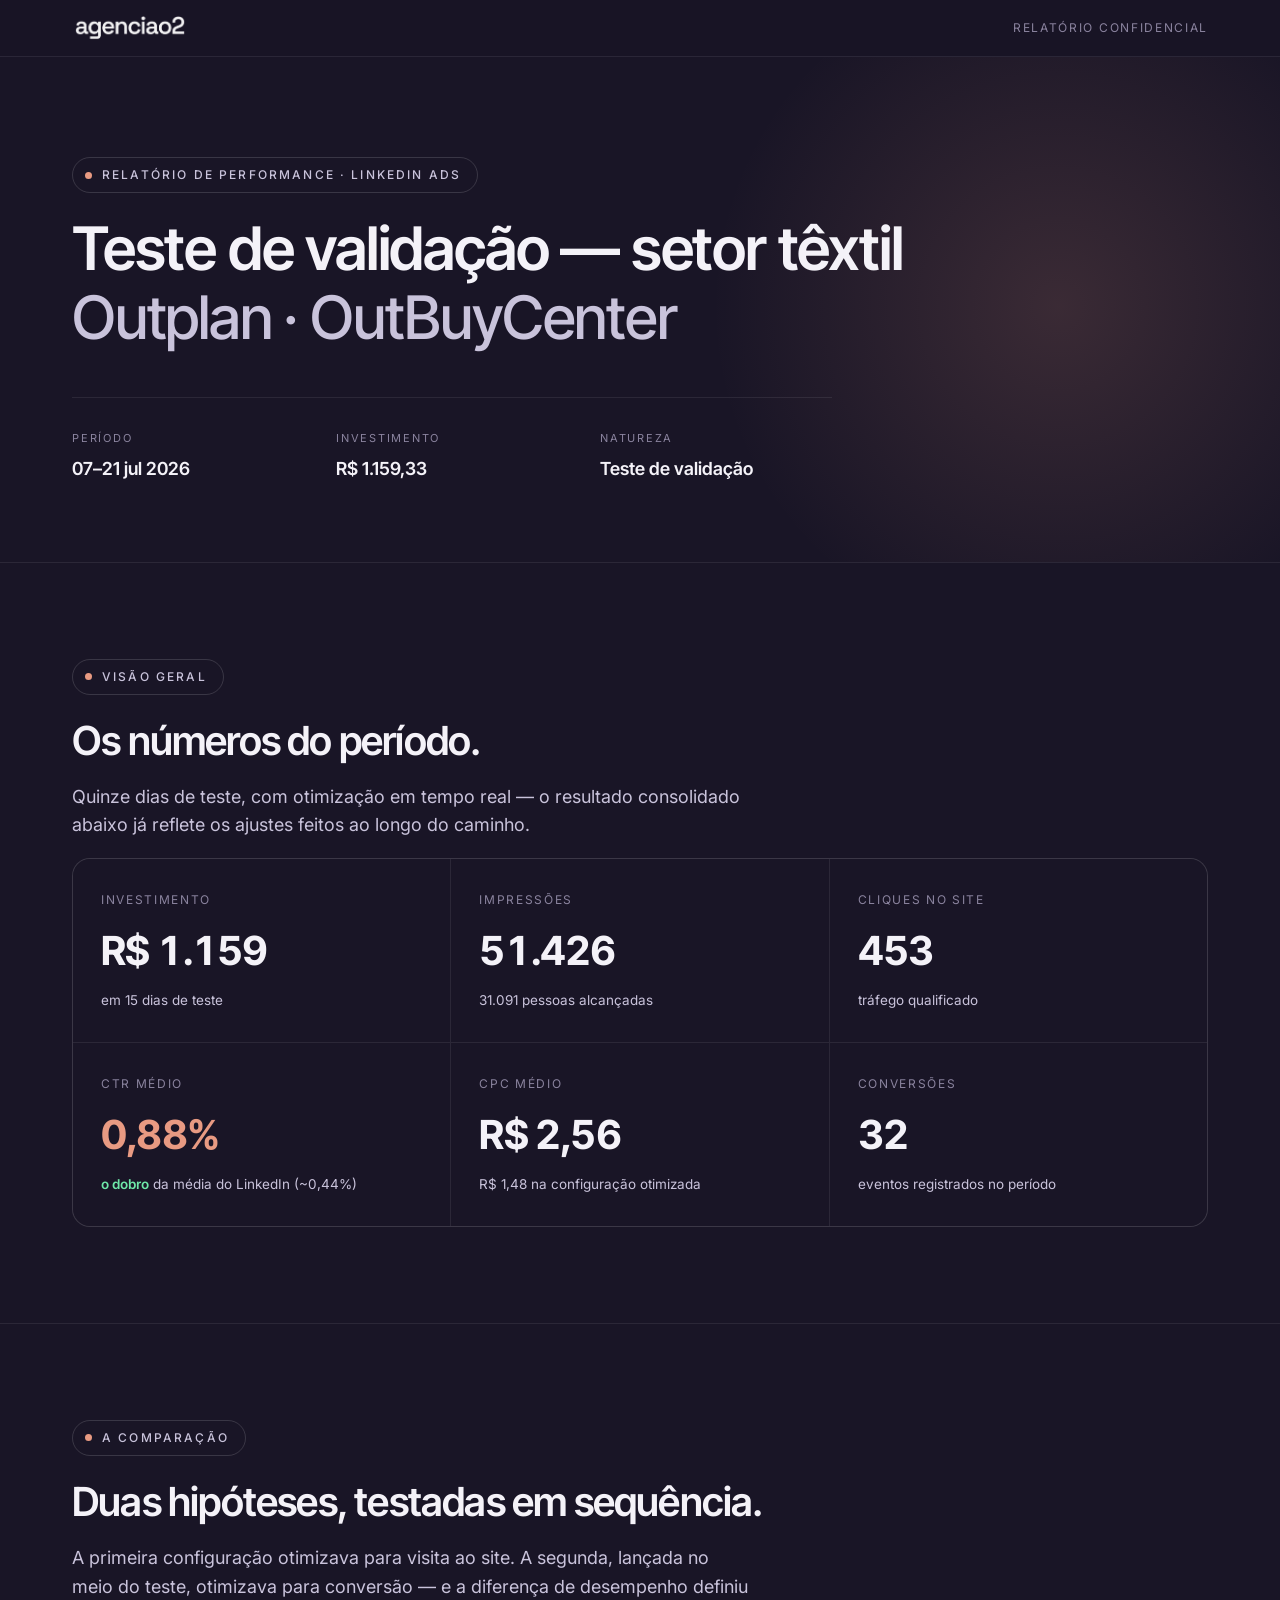
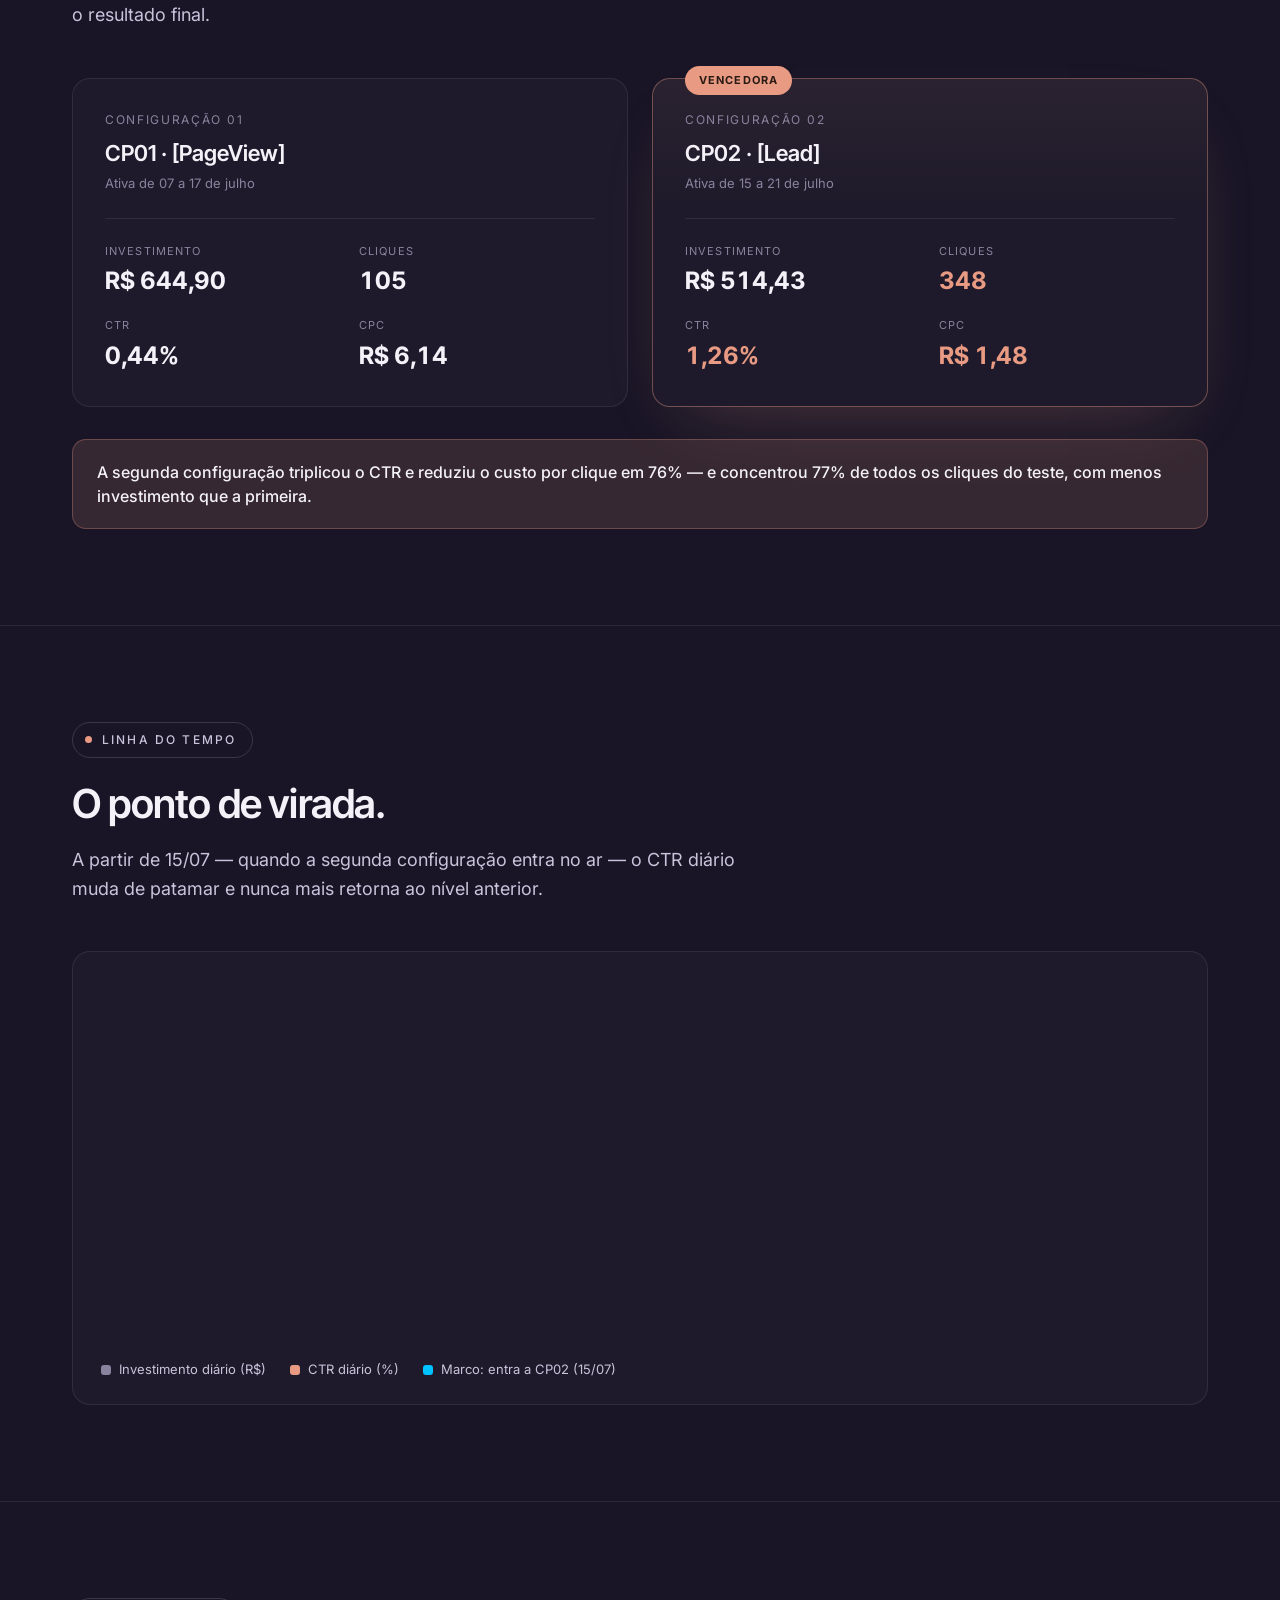
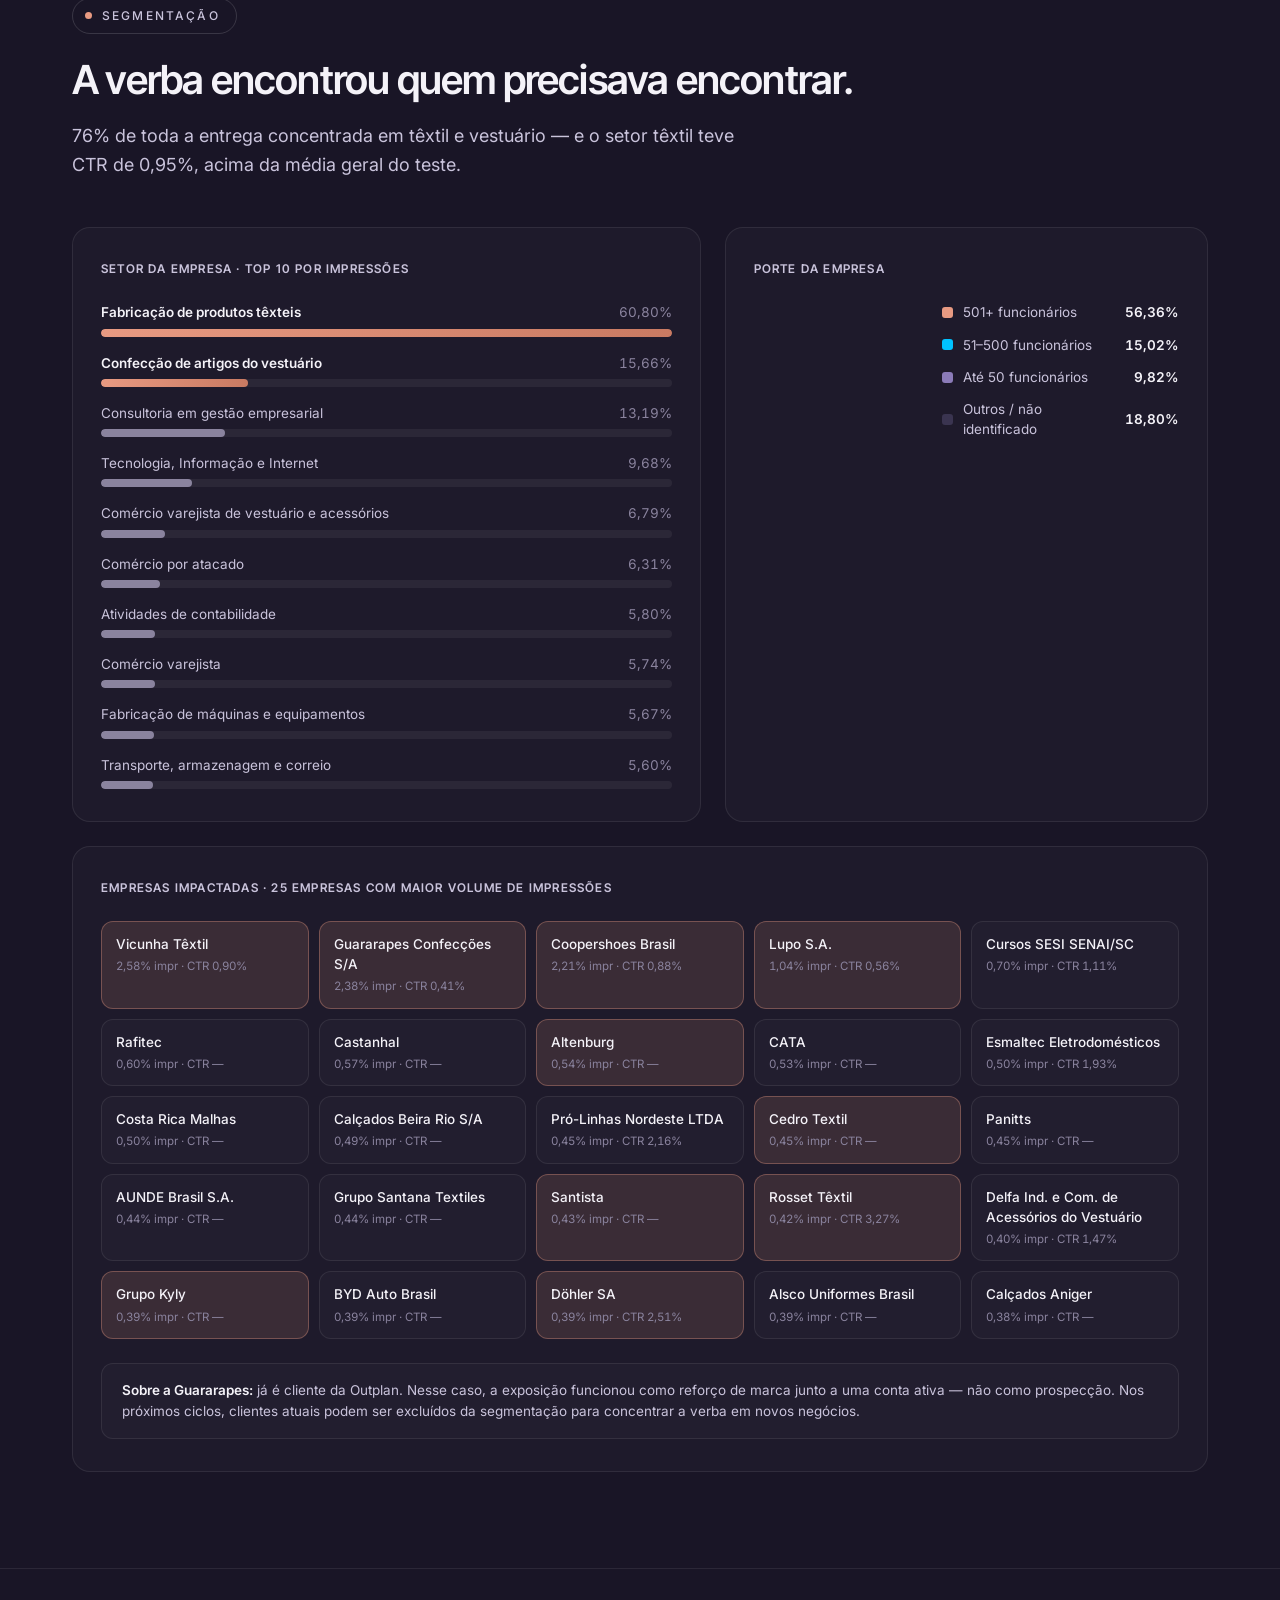
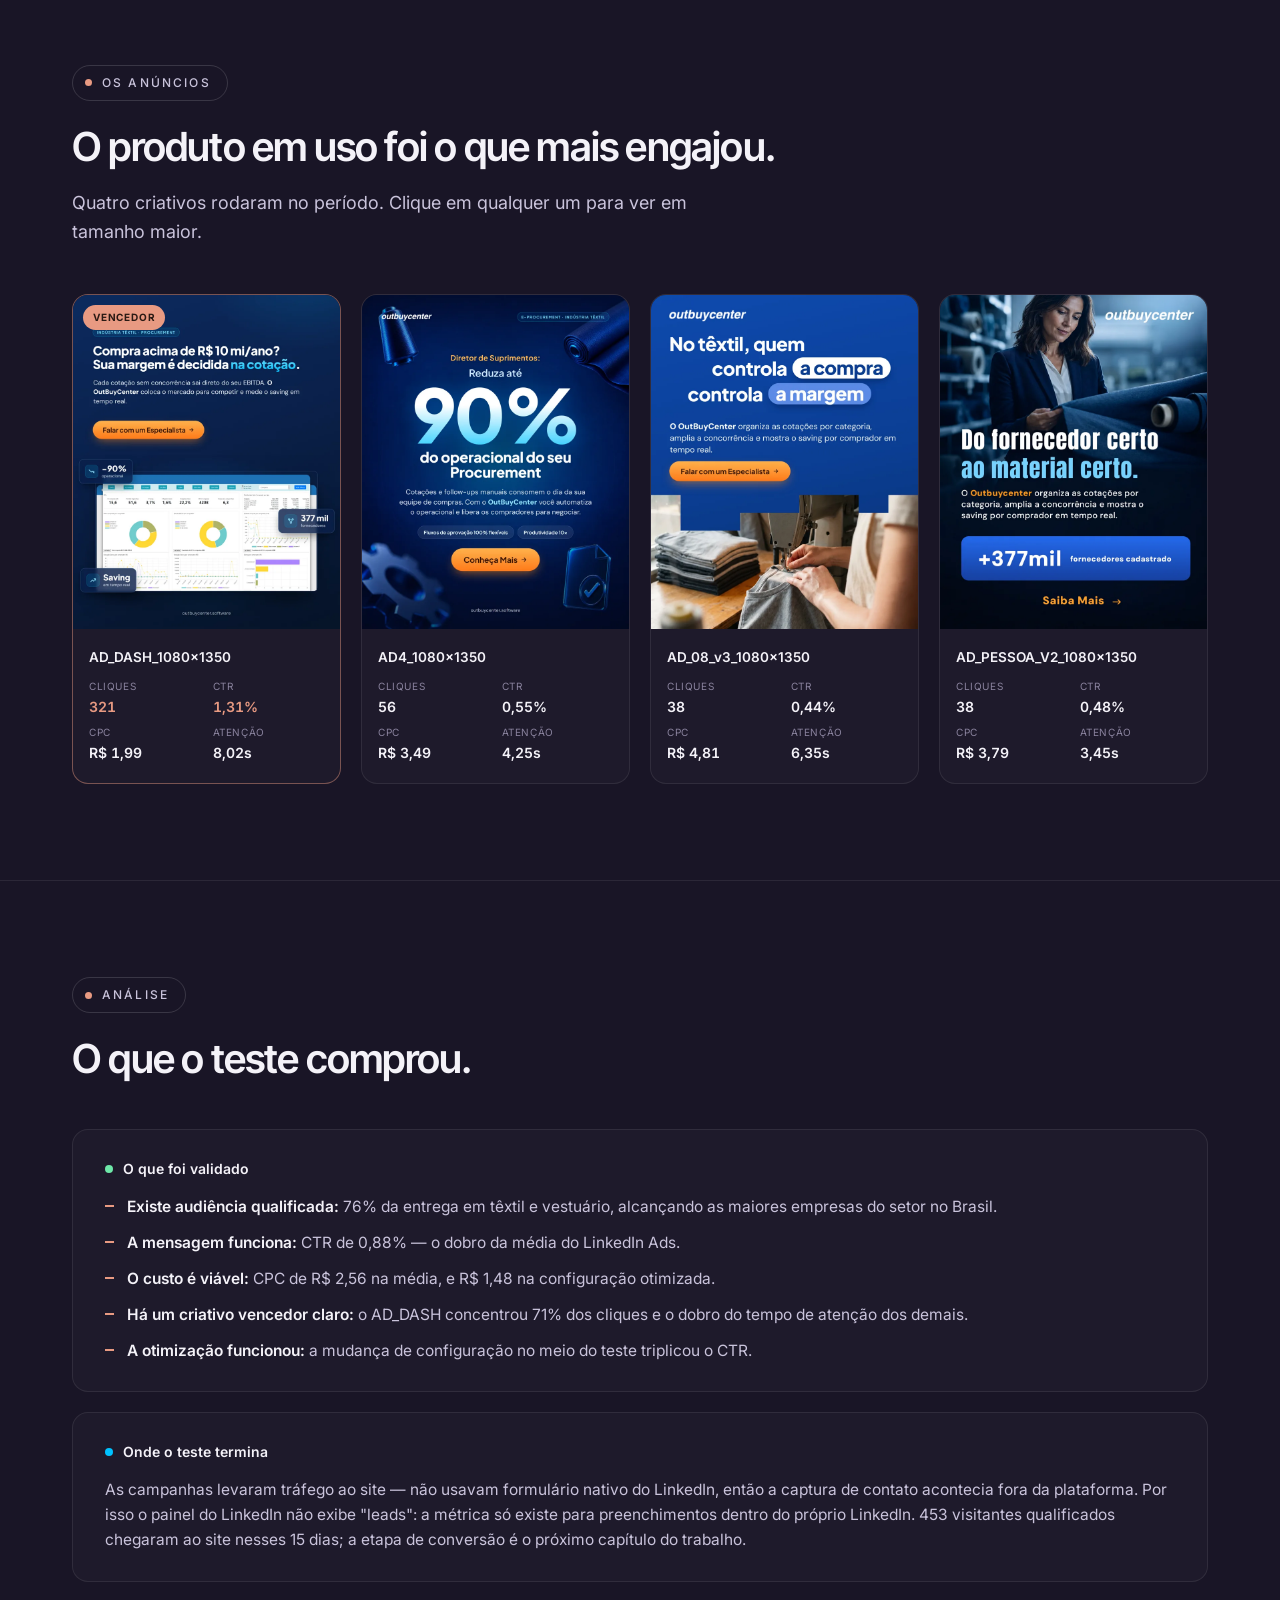
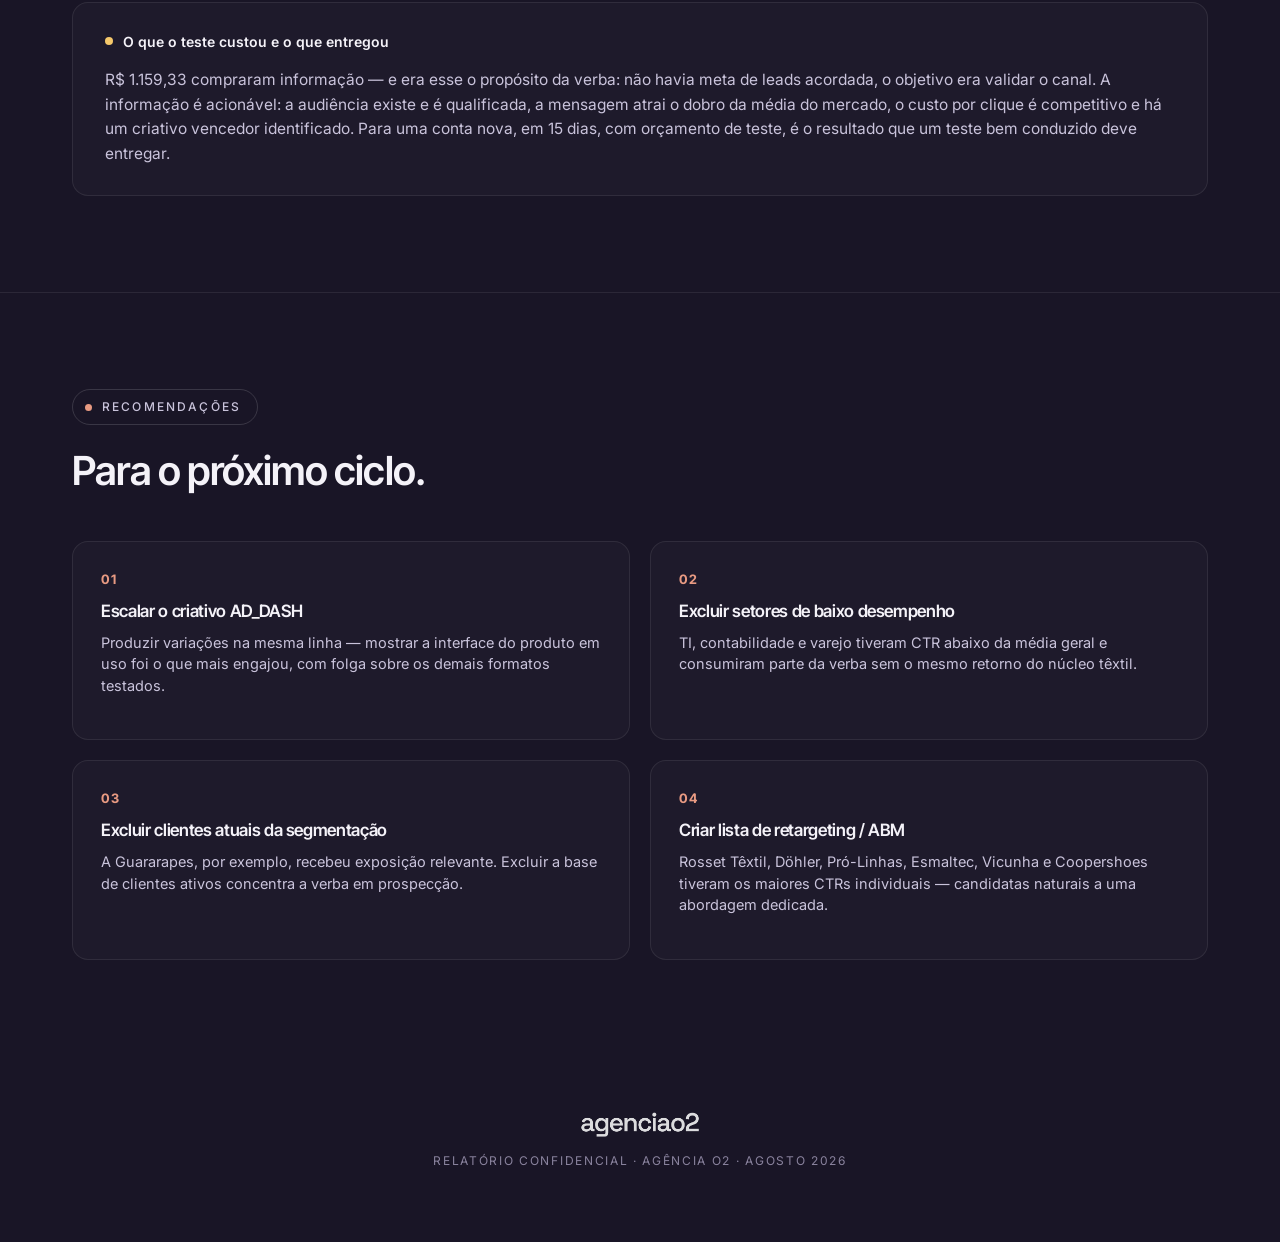
==== index.html @ 2acf632b "Add relatorio LinkedIn Ads - Outplan (jul 2026) Co-Authored-By: Claude Sonnet 5 <noreply@anthropic.c" ====
<!DOCTYPE html>
<html lang="pt-BR">
<head>
<meta charset="UTF-8" />
<meta name="viewport" content="width=device-width, initial-scale=1.0" />
<title>Outplan · Relatório LinkedIn Ads — Julho 2026</title>
<meta name="robots" content="noindex, nofollow" />
<link rel="icon" type="image/png" href="assets/logo-o2.png" />
<link rel="preconnect" href="https://fonts.googleapis.com" />
<link rel="preconnect" href="https://fonts.gstatic.com" crossorigin />
<link href="https://fonts.googleapis.com/css2?family=Inter:wght@400;500;600;700&family=Inter+Tight:wght@500;600;700&display=swap" rel="stylesheet" />
<script src="https://cdn.jsdelivr.net/npm/chart.js@4.4.4/dist/chart.umd.min.js"></script>
<style>
  :root {
    --bg: #191526;
    --bg-deep: #120F1D;
    --ink: #F4F2F8;
    --ink-soft: #C9C3DB;
    --ink-mute: #8A839E;
    --accent: #E89A82;
    --accent-soft: rgba(232,154,130,0.14);
    --cyan: #00C2FF;
    --positive: #6EE7A8;
    --warn: #F5C86B;
    --line: rgba(255,255,255,0.08);
    --line-strong: rgba(255,255,255,0.14);
    --card: rgba(255,255,255,0.025);
    --card-hi: rgba(255,255,255,0.045);
  }
  * { box-sizing: border-box; }
  html { scroll-behavior: smooth; }
  body {
    margin: 0; background: var(--bg); color: var(--ink);
    font-family: 'Inter', system-ui, sans-serif; -webkit-font-smoothing: antialiased;
    line-height: 1.5;
  }
  ::selection { background: var(--accent); color: #2a1a14; }
  img { max-width: 100%; display: block; }

  .wrap { max-width: 1200px; margin: 0 auto; padding: 0 32px; }
  section { padding: 96px 0; border-bottom: 1px solid var(--line); }
  section:last-of-type { border-bottom: none; }

  .eyebrow {
    display: inline-flex; align-items: center; gap: 10px;
    padding: 8px 16px 8px 12px; border: 1px solid var(--line-strong); border-radius: 100px;
    font-size: 12px; font-weight: 500; letter-spacing: 0.18em; text-transform: uppercase;
    color: var(--ink-soft); margin-bottom: 24px;
  }
  .eyebrow::before { content: ''; width: 7px; height: 7px; background: var(--accent); border-radius: 50%; flex-shrink: 0; }

  h1, h2, h3, h4 { font-family: 'Inter Tight', 'Inter', sans-serif; margin: 0; letter-spacing: -0.02em; }
  .display { font-weight: 600; font-size: clamp(36px, 5vw, 60px); line-height: 1.05; }
  .display .soft { color: var(--ink-soft); font-weight: 500; display: block; margin-top: 6px; }
  .h-section { font-weight: 600; font-size: clamp(28px, 3.4vw, 40px); line-height: 1.1; margin-bottom: 20px; }
  .lead { font-size: 18px; line-height: 1.6; color: var(--ink-soft); max-width: 680px; }
  .small { font-size: 13px; color: var(--ink-mute); line-height: 1.5; }
  b, strong { color: var(--ink); font-weight: 600; }

  /* ---------- Header ---------- */
  header.top {
    position: sticky; top: 0; z-index: 50;
    background: rgba(25,21,38,0.85); backdrop-filter: blur(14px); -webkit-backdrop-filter: blur(14px);
    border-bottom: 1px solid var(--line);
  }
  header.top .wrap { display: flex; align-items: center; justify-content: space-between; padding-top: 16px; padding-bottom: 16px; }
  header.top .logo { height: 24px; width: auto; opacity: 0.95; }
  header.top .tag { font-size: 12px; letter-spacing: 0.14em; text-transform: uppercase; color: var(--ink-mute); }

  /* ---------- Hero / Capa ---------- */
  .hero { padding-top: 100px; padding-bottom: 80px; border-bottom: 1px solid var(--line); position: relative; overflow: hidden; }
  .hero::before {
    content: ''; position: absolute; top: -20%; right: -10%; width: 700px; height: 700px;
    background: radial-gradient(circle, rgba(232,154,130,0.16), transparent 70%);
    pointer-events: none;
  }
  .hero .wrap { position: relative; }
  .hero .meta {
    margin-top: 48px; display: grid; grid-template-columns: repeat(3, 1fr); gap: 32px;
    max-width: 760px; padding-top: 32px; border-top: 1px solid var(--line);
  }
  .hero .meta .k { font-size: 11px; letter-spacing: 0.16em; text-transform: uppercase; color: var(--ink-mute); margin-bottom: 8px; }
  .hero .meta .v { font-size: 18px; font-weight: 600; font-family: 'Inter Tight', sans-serif; }

  /* ---------- KPI grid ---------- */
  .kpi-grid { display: grid; grid-template-columns: repeat(3, 1fr); gap: 1px; background: var(--line); border: 1px solid var(--line); border-radius: 18px; overflow: hidden; margin-top: 8px; }
  .kpi-card { background: var(--bg); padding: 32px 28px; }
  .kpi-card .k { font-size: 12px; letter-spacing: 0.14em; text-transform: uppercase; color: var(--ink-mute); margin-bottom: 12px; }
  .kpi-card .v { font-size: 40px; font-weight: 700; font-family: 'Inter Tight', sans-serif; font-variant-numeric: tabular-nums; letter-spacing: -0.02em; }
  .kpi-card .v.accent { color: var(--accent); }
  .kpi-card .ctx { margin-top: 10px; font-size: 13.5px; color: var(--ink-soft); line-height: 1.4; }
  .kpi-card .ctx b { color: var(--positive); }

  /* ---------- Campaign comparison ---------- */
  .camp-grid { display: grid; grid-template-columns: 1fr 1fr; gap: 24px; margin-top: 48px; }
  .camp-card { border: 1px solid var(--line); border-radius: 18px; padding: 32px; background: var(--card); position: relative; }
  .camp-card.winner { border-color: rgba(232,154,130,0.4); background: linear-gradient(180deg, rgba(232,154,130,0.06), transparent 40%), var(--card); box-shadow: 0 30px 70px -35px rgba(232,154,130,0.3); }
  .camp-card .tag-win {
    position: absolute; top: -13px; left: 32px; background: var(--accent); color: #2a1a14;
    font-size: 11px; font-weight: 700; letter-spacing: 0.1em; text-transform: uppercase;
    padding: 6px 14px; border-radius: 100px;
  }
  .camp-card .kind { font-size: 12px; letter-spacing: 0.14em; text-transform: uppercase; color: var(--ink-mute); }
  .camp-card .name { font-size: 22px; font-weight: 600; font-family: 'Inter Tight', sans-serif; margin-top: 8px; }
  .camp-card .period { font-size: 13px; color: var(--ink-mute); margin-top: 4px; }
  .camp-card .stat-row { display: grid; grid-template-columns: 1fr 1fr; gap: 18px; margin-top: 24px; padding-top: 24px; border-top: 1px solid var(--line); }
  .camp-card .stat .k { font-size: 11px; letter-spacing: 0.1em; text-transform: uppercase; color: var(--ink-mute); }
  .camp-card .stat .v { font-size: 24px; font-weight: 700; font-family: 'Inter Tight', sans-serif; margin-top: 4px; font-variant-numeric: tabular-nums; }
  .camp-card .stat .v.hi { color: var(--accent); }
  .insight-bar {
    margin-top: 32px; padding: 20px 24px; border-radius: 14px; background: var(--accent-soft);
    border: 1px solid rgba(232,154,130,0.3); font-size: 16px; font-weight: 500; color: var(--ink);
  }

  /* ---------- Chart ---------- */
  .chart-box { margin-top: 48px; border: 1px solid var(--line); border-radius: 18px; padding: 32px 28px 24px; background: var(--card); }
  .chart-canvas-wrap { position: relative; height: 360px; }
  .chart-legend { display: flex; gap: 24px; margin-top: 16px; flex-wrap: wrap; }
  .chart-legend .item { display: flex; align-items: center; gap: 8px; font-size: 13px; color: var(--ink-soft); }
  .chart-legend .dot { width: 10px; height: 10px; border-radius: 3px; }

  /* ---------- Audience ---------- */
  .aud-grid { display: grid; grid-template-columns: 1.3fr 1fr; gap: 24px; margin-top: 48px; }
  .aud-card { border: 1px solid var(--line); border-radius: 18px; padding: 32px 28px; background: var(--card); }
  .aud-card h3 { font-size: 15px; font-weight: 600; letter-spacing: 0.02em; margin-bottom: 24px; color: var(--ink-soft); text-transform: uppercase; letter-spacing: 0.1em; font-size: 12px; }
  .bar-row { margin-bottom: 16px; }
  .bar-row:last-child { margin-bottom: 0; }
  .bar-row .lbl { display: flex; justify-content: space-between; font-size: 13.5px; margin-bottom: 6px; }
  .bar-row .lbl .name { color: var(--ink-soft); }
  .bar-row .lbl .name.hi { color: var(--ink); font-weight: 600; }
  .bar-row .lbl .pct { font-variant-numeric: tabular-nums; color: var(--ink-mute); }
  .bar-track { height: 8px; border-radius: 100px; background: rgba(255,255,255,0.06); overflow: hidden; }
  .bar-fill { height: 100%; border-radius: 100px; background: var(--ink-mute); }
  .bar-fill.hi { background: linear-gradient(90deg, var(--accent), #C97A62); }

  .donut-wrap { display: flex; align-items: center; gap: 28px; margin-top: 8px; }
  .donut-wrap canvas { max-width: 160px; max-height: 160px; }
  .donut-legend { display: grid; gap: 12px; flex: 1; }
  .donut-legend .item { display: flex; align-items: center; gap: 10px; font-size: 13.5px; }
  .donut-legend .sw { width: 11px; height: 11px; border-radius: 3px; flex-shrink: 0; }
  .donut-legend .lbl { color: var(--ink-soft); flex: 1; }
  .donut-legend .val { font-weight: 600; font-variant-numeric: tabular-nums; }

  .companies-box { margin-top: 24px; border: 1px solid var(--line); border-radius: 18px; padding: 32px 28px; background: var(--card); }
  .companies-box h3 { text-transform: uppercase; letter-spacing: 0.1em; font-size: 12px; color: var(--ink-soft); margin-bottom: 24px; font-weight: 600; }
  .chip-grid { display: grid; grid-template-columns: repeat(auto-fill, minmax(200px, 1fr)); gap: 10px; }
  .chip {
    border: 1px solid var(--line); border-radius: 12px; padding: 12px 14px; background: rgba(255,255,255,0.02);
  }
  .chip.hi { border-color: rgba(232,154,130,0.35); background: var(--accent-soft); }
  .chip .name { font-size: 13.5px; font-weight: 500; color: var(--ink); }
  .chip .stats { margin-top: 4px; font-size: 11.5px; color: var(--ink-mute); font-variant-numeric: tabular-nums; }
  .footnote {
    margin-top: 24px; padding: 16px 20px; border-radius: 12px; background: rgba(255,255,255,0.02);
    border: 1px solid var(--line); font-size: 13.5px; color: var(--ink-soft); line-height: 1.55;
  }

  /* ---------- Creatives ---------- */
  .creative-grid { display: grid; grid-template-columns: repeat(4, 1fr); gap: 20px; margin-top: 48px; }
  .creative-card {
    border: 1px solid var(--line); border-radius: 16px; overflow: hidden; background: var(--card);
    cursor: pointer; transition: transform .2s ease, border-color .2s ease; position: relative;
  }
  .creative-card:hover { transform: translateY(-3px); border-color: var(--line-strong); }
  .creative-card.winner { border-color: rgba(232,154,130,0.45); }
  .creative-card .thumb { aspect-ratio: 4/5; overflow: hidden; background: #0c0a16; position: relative; }
  .creative-card .thumb img { width: 100%; height: 100%; object-fit: cover; }
  .creative-card .badge {
    position: absolute; top: 10px; left: 10px; background: var(--accent); color: #2a1a14;
    font-size: 10px; font-weight: 700; letter-spacing: 0.08em; text-transform: uppercase;
    padding: 5px 10px; border-radius: 100px;
  }
  .creative-card .zoom-hint {
    position: absolute; bottom: 10px; right: 10px; width: 30px; height: 30px; border-radius: 50%;
    background: rgba(15,12,25,0.75); backdrop-filter: blur(6px); display: grid; place-items: center;
    color: var(--ink); opacity: 0; transition: opacity .2s ease;
  }
  .creative-card:hover .zoom-hint { opacity: 1; }
  .creative-card .zoom-hint svg { width: 15px; height: 15px; }
  .creative-card .info { padding: 18px 16px 20px; }
  .creative-card .name { font-size: 13.5px; font-weight: 600; margin-bottom: 12px; }
  .creative-card .stats { display: grid; grid-template-columns: 1fr 1fr; gap: 8px 12px; }
  .creative-card .stat .k { font-size: 10px; letter-spacing: 0.06em; text-transform: uppercase; color: var(--ink-mute); }
  .creative-card .stat .v { font-size: 14px; font-weight: 600; font-variant-numeric: tabular-nums; margin-top: 2px; }
  .creative-card .stat .v.hi { color: var(--accent); }

  /* Lightbox */
  .lightbox {
    position: fixed; inset: 0; z-index: 200; background: rgba(8,6,14,0.92); backdrop-filter: blur(6px);
    display: none; align-items: center; justify-content: center; padding: 40px;
  }
  .lightbox.open { display: flex; }
  .lightbox img { max-width: min(90vw, 620px); max-height: 86vh; border-radius: 12px; box-shadow: 0 40px 100px -30px rgba(0,0,0,0.7); }
  .lightbox .close {
    position: fixed; top: 28px; right: 32px; width: 44px; height: 44px; border-radius: 50%;
    border: 1px solid var(--line-strong); background: rgba(25,21,38,0.7); color: var(--ink);
    display: grid; place-items: center; cursor: pointer;
  }
  .lightbox .close svg { width: 18px; height: 18px; }

  /* ---------- Leitura ---------- */
  .read-grid { display: grid; gap: 20px; margin-top: 48px; }
  .read-block { border: 1px solid var(--line); border-radius: 16px; padding: 28px 32px; background: var(--card); }
  .read-block .rh { display: flex; align-items: center; gap: 10px; font-size: 14px; font-weight: 600; margin-bottom: 16px; }
  .read-block .rh .dot { width: 8px; height: 8px; border-radius: 50%; flex-shrink: 0; }
  .read-block.ok .rh .dot { background: var(--positive); }
  .read-block.warn .rh .dot { background: var(--warn); }
  .read-block.info .rh .dot { background: var(--cyan); }
  .read-block ul { margin: 0; padding: 0; list-style: none; display: grid; gap: 12px; }
  .read-block li { position: relative; padding-left: 22px; font-size: 15.5px; color: var(--ink-soft); line-height: 1.55; }
  .read-block li::before { content: ''; position: absolute; left: 0; top: 10px; width: 9px; height: 1.5px; background: var(--accent); }
  .read-block p { font-size: 15.5px; color: var(--ink-soft); line-height: 1.6; margin: 0; }

  /* ---------- Next steps ---------- */
  .steps-grid { display: grid; grid-template-columns: repeat(2, 1fr); gap: 20px; margin-top: 48px; }
  .step-card { border: 1px solid var(--line); border-radius: 16px; padding: 28px; background: var(--card); }
  .step-card .num { font-family: 'Inter Tight', sans-serif; font-size: 13px; font-weight: 700; color: var(--accent); letter-spacing: 0.06em; }
  .step-card h4 { font-size: 17px; font-weight: 600; margin-top: 10px; line-height: 1.3; }
  .step-card p { font-size: 14.5px; color: var(--ink-soft); margin-top: 10px; line-height: 1.5; }

  /* ---------- Footer ---------- */
  footer { padding: 56px 0 72px; text-align: center; }
  footer img { height: 26px; margin: 0 auto 14px; opacity: 0.85; }
  footer .tag { font-size: 12px; letter-spacing: 0.14em; text-transform: uppercase; color: var(--ink-mute); }

  @media (max-width: 860px) {
    .wrap { padding: 0 20px; }
    section { padding: 64px 0; }
    .hero { padding-top: 64px; }
    .hero .meta { grid-template-columns: 1fr; gap: 20px; }
    .kpi-grid { grid-template-columns: 1fr 1fr; }
    .camp-grid { grid-template-columns: 1fr; }
    .aud-grid { grid-template-columns: 1fr; }
    .creative-grid { grid-template-columns: 1fr 1fr; }
    .steps-grid { grid-template-columns: 1fr; }
    .chip-grid { grid-template-columns: repeat(auto-fill, minmax(150px, 1fr)); }
  }
  @media (max-width: 520px) {
    .kpi-grid { grid-template-columns: 1fr; }
    .creative-grid { grid-template-columns: 1fr; }
  }
</style>
</head>
<body>

<header class="top">
  <div class="wrap">
    <img class="logo" src="assets/logo-o2.png" alt="Agência O2" />
    <span class="tag">Relatório confidencial</span>
  </div>
</header>

<!-- ============ 1. CAPA ============ -->
<section class="hero">
  <div class="wrap">
    <div class="eyebrow">Relatório de Performance · LinkedIn Ads</div>
    <h1 class="display">Teste de validação — setor têxtil<span class="soft">Outplan · OutBuyCenter</span></h1>
    <div class="meta">
      <div><div class="k">Período</div><div class="v">07–21 jul 2026</div></div>
      <div><div class="k">Investimento</div><div class="v">R$ 1.159,33</div></div>
      <div><div class="k">Natureza</div><div class="v">Teste de validação</div></div>
    </div>
  </div>
</section>

<!-- ============ 2. NÚMEROS DO PERÍODO ============ -->
<section id="numeros">
  <div class="wrap">
    <div class="eyebrow">Visão geral</div>
    <h2 class="h-section">Os números do período.</h2>
    <p class="lead">Quinze dias de teste, com otimização em tempo real — o resultado consolidado abaixo já reflete os ajustes feitos ao longo do caminho.</p>

    <div class="kpi-grid">
      <div class="kpi-card">
        <div class="k">Investimento</div>
        <div class="v">R$ 1.159</div>
        <div class="ctx">em 15 dias de teste</div>
      </div>
      <div class="kpi-card">
        <div class="k">Impressões</div>
        <div class="v">51.426</div>
        <div class="ctx">31.091 pessoas alcançadas</div>
      </div>
      <div class="kpi-card">
        <div class="k">Cliques no site</div>
        <div class="v">453</div>
        <div class="ctx">tráfego qualificado</div>
      </div>
      <div class="kpi-card">
        <div class="k">CTR médio</div>
        <div class="v accent">0,88%</div>
        <div class="ctx"><b>o dobro</b> da média do LinkedIn (~0,44%)</div>
      </div>
      <div class="kpi-card">
        <div class="k">CPC médio</div>
        <div class="v">R$ 2,56</div>
        <div class="ctx">R$ 1,48 na configuração otimizada</div>
      </div>
      <div class="kpi-card">
        <div class="k">Conversões</div>
        <div class="v">32</div>
        <div class="ctx">eventos registrados no período</div>
      </div>
    </div>
  </div>
</section>

<!-- ============ 3. O QUE FOI TESTADO ============ -->
<section id="campanhas">
  <div class="wrap">
    <div class="eyebrow">A comparação</div>
    <h2 class="h-section">Duas hipóteses, testadas em sequência.</h2>
    <p class="lead">A primeira configuração otimizava para visita ao site. A segunda, lançada no meio do teste, otimizava para conversão — e a diferença de desempenho definiu o resultado final.</p>

    <div class="camp-grid">
      <div class="camp-card">
        <div class="kind">Configuração 01</div>
        <div class="name">CP01 · [PageView]</div>
        <div class="period">Ativa de 07 a 17 de julho</div>
        <div class="stat-row">
          <div class="stat"><div class="k">Investimento</div><div class="v">R$ 644,90</div></div>
          <div class="stat"><div class="k">Cliques</div><div class="v">105</div></div>
          <div class="stat"><div class="k">CTR</div><div class="v">0,44%</div></div>
          <div class="stat"><div class="k">CPC</div><div class="v">R$ 6,14</div></div>
        </div>
      </div>
      <div class="camp-card winner">
        <div class="tag-win">Vencedora</div>
        <div class="kind">Configuração 02</div>
        <div class="name">CP02 · [Lead]</div>
        <div class="period">Ativa de 15 a 21 de julho</div>
        <div class="stat-row">
          <div class="stat"><div class="k">Investimento</div><div class="v">R$ 514,43</div></div>
          <div class="stat"><div class="k">Cliques</div><div class="v hi">348</div></div>
          <div class="stat"><div class="k">CTR</div><div class="v hi">1,26%</div></div>
          <div class="stat"><div class="k">CPC</div><div class="v hi">R$ 1,48</div></div>
        </div>
      </div>
    </div>

    <div class="insight-bar">A segunda configuração triplicou o CTR e reduziu o custo por clique em 76% — e concentrou 77% de todos os cliques do teste, com menos investimento que a primeira.</div>
  </div>
</section>

<!-- ============ 4. EVOLUÇÃO ============ -->
<section id="evolucao">
  <div class="wrap">
    <div class="eyebrow">Linha do tempo</div>
    <h2 class="h-section">O ponto de virada.</h2>
    <p class="lead">A partir de 15/07 — quando a segunda configuração entra no ar — o CTR diário muda de patamar e nunca mais retorna ao nível anterior.</p>

    <div class="chart-box">
      <div class="chart-canvas-wrap"><canvas id="evoChart"></canvas></div>
      <div class="chart-legend">
        <div class="item"><span class="dot" style="background:var(--ink-mute)"></span>Investimento diário (R$)</div>
        <div class="item"><span class="dot" style="background:var(--accent)"></span>CTR diário (%)</div>
        <div class="item"><span class="dot" style="background:var(--cyan)"></span>Marco: entra a CP02 (15/07)</div>
      </div>
    </div>
  </div>
</section>

<!-- ============ 5. PÚBLICO IMPACTADO ============ -->
<section id="publico">
  <div class="wrap">
    <div class="eyebrow">Segmentação</div>
    <h2 class="h-section">A verba encontrou quem precisava encontrar.</h2>
    <p class="lead">76% de toda a entrega concentrada em têxtil e vestuário — e o setor têxtil teve CTR de 0,95%, acima da média geral do teste.</p>

    <div class="aud-grid">
      <div class="aud-card">
        <h3>Setor da empresa · top 10 por impressões</h3>
        <div id="setorBars"></div>
      </div>
      <div class="aud-card">
        <h3>Porte da empresa</h3>
        <div class="donut-wrap">
          <canvas id="porteDonut"></canvas>
          <div class="donut-legend" id="porteLegend"></div>
        </div>
      </div>
    </div>

    <div class="companies-box">
      <h3>Empresas impactadas · 25 empresas com maior volume de impressões</h3>
      <div class="chip-grid" id="companiesGrid"></div>
      <div class="footnote">
        <b>Sobre a Guararapes:</b> já é cliente da Outplan. Nesse caso, a exposição funcionou como
        reforço de marca junto a uma conta ativa — não como prospecção. Nos próximos ciclos, clientes
        atuais podem ser excluídos da segmentação para concentrar a verba em novos negócios.
      </div>
    </div>
  </div>
</section>

<!-- ============ 6. CRIATIVOS ============ -->
<section id="criativos">
  <div class="wrap">
    <div class="eyebrow">Os anúncios</div>
    <h2 class="h-section">O produto em uso foi o que mais engajou.</h2>
    <p class="lead">Quatro criativos rodaram no período. Clique em qualquer um para ver em tamanho maior.</p>

    <div class="creative-grid">
      <div class="creative-card winner" data-full="assets/criativos/ad-dash-full.webp" data-name="AD_DASH_1080x1350">
        <div class="thumb">
          <span class="badge">Vencedor</span>
          <img src="assets/criativos/ad-dash-card.webp" alt="Criativo AD_DASH" />
          <span class="zoom-hint"><svg viewBox="0 0 24 24" fill="none" stroke="currentColor" stroke-width="2"><circle cx="11" cy="11" r="7"/><path d="M21 21l-4.3-4.3"/></svg></span>
        </div>
        <div class="info">
          <div class="name">AD_DASH_1080x1350</div>
          <div class="stats">
            <div class="stat"><div class="k">Cliques</div><div class="v hi">321</div></div>
            <div class="stat"><div class="k">CTR</div><div class="v hi">1,31%</div></div>
            <div class="stat"><div class="k">CPC</div><div class="v">R$ 1,99</div></div>
            <div class="stat"><div class="k">Atenção</div><div class="v">8,02s</div></div>
          </div>
        </div>
      </div>

      <div class="creative-card" data-full="assets/criativos/ad4-full.webp" data-name="AD4_1080x1350">
        <div class="thumb">
          <img src="assets/criativos/ad4-card.webp" alt="Criativo AD4" />
          <span class="zoom-hint"><svg viewBox="0 0 24 24" fill="none" stroke="currentColor" stroke-width="2"><circle cx="11" cy="11" r="7"/><path d="M21 21l-4.3-4.3"/></svg></span>
        </div>
        <div class="info">
          <div class="name">AD4_1080x1350</div>
          <div class="stats">
            <div class="stat"><div class="k">Cliques</div><div class="v">56</div></div>
            <div class="stat"><div class="k">CTR</div><div class="v">0,55%</div></div>
            <div class="stat"><div class="k">CPC</div><div class="v">R$ 3,49</div></div>
            <div class="stat"><div class="k">Atenção</div><div class="v">4,25s</div></div>
          </div>
        </div>
      </div>

      <div class="creative-card" data-full="assets/criativos/ad-08-full.webp" data-name="AD_08_v3_1080x1350">
        <div class="thumb">
          <img src="assets/criativos/ad-08-card.webp" alt="Criativo AD_08_v3" />
          <span class="zoom-hint"><svg viewBox="0 0 24 24" fill="none" stroke="currentColor" stroke-width="2"><circle cx="11" cy="11" r="7"/><path d="M21 21l-4.3-4.3"/></svg></span>
        </div>
        <div class="info">
          <div class="name">AD_08_v3_1080x1350</div>
          <div class="stats">
            <div class="stat"><div class="k">Cliques</div><div class="v">38</div></div>
            <div class="stat"><div class="k">CTR</div><div class="v">0,44%</div></div>
            <div class="stat"><div class="k">CPC</div><div class="v">R$ 4,81</div></div>
            <div class="stat"><div class="k">Atenção</div><div class="v">6,35s</div></div>
          </div>
        </div>
      </div>

      <div class="creative-card" data-full="assets/criativos/ad-pessoa-v2-full.webp" data-name="AD_PESSOA_V2_1080x1350">
        <div class="thumb">
          <img src="assets/criativos/ad-pessoa-v2-card.webp" alt="Criativo AD_PESSOA_V2" />
          <span class="zoom-hint"><svg viewBox="0 0 24 24" fill="none" stroke="currentColor" stroke-width="2"><circle cx="11" cy="11" r="7"/><path d="M21 21l-4.3-4.3"/></svg></span>
        </div>
        <div class="info">
          <div class="name">AD_PESSOA_V2_1080x1350</div>
          <div class="stats">
            <div class="stat"><div class="k">Cliques</div><div class="v">38</div></div>
            <div class="stat"><div class="k">CTR</div><div class="v">0,48%</div></div>
            <div class="stat"><div class="k">CPC</div><div class="v">R$ 3,79</div></div>
            <div class="stat"><div class="k">Atenção</div><div class="v">3,45s</div></div>
          </div>
        </div>
      </div>
    </div>
  </div>
</section>

<!-- ============ 7. LEITURA ============ -->
<section id="leitura">
  <div class="wrap">
    <div class="eyebrow">Análise</div>
    <h2 class="h-section">O que o teste comprou.</h2>

    <div class="read-grid">
      <div class="read-block ok">
        <div class="rh"><span class="dot"></span>O que foi validado</div>
        <ul>
          <li><b>Existe audiência qualificada:</b> 76% da entrega em têxtil e vestuário, alcançando as maiores empresas do setor no Brasil.</li>
          <li><b>A mensagem funciona:</b> CTR de 0,88% — o dobro da média do LinkedIn Ads.</li>
          <li><b>O custo é viável:</b> CPC de R$ 2,56 na média, e R$ 1,48 na configuração otimizada.</li>
          <li><b>Há um criativo vencedor claro:</b> o AD_DASH concentrou 71% dos cliques e o dobro do tempo de atenção dos demais.</li>
          <li><b>A otimização funcionou:</b> a mudança de configuração no meio do teste triplicou o CTR.</li>
        </ul>
      </div>
      <div class="read-block info">
        <div class="rh"><span class="dot"></span>Onde o teste termina</div>
        <p>As campanhas levaram tráfego ao site — não usavam formulário nativo do LinkedIn, então a captura de contato acontecia fora da plataforma. Por isso o painel do LinkedIn não exibe "leads": a métrica só existe para preenchimentos dentro do próprio LinkedIn. 453 visitantes qualificados chegaram ao site nesses 15 dias; a etapa de conversão é o próximo capítulo do trabalho.</p>
      </div>
      <div class="read-block warn">
        <div class="rh"><span class="dot"></span>O que o teste custou e o que entregou</div>
        <p>R$ 1.159,33 compraram informação — e era esse o propósito da verba: não havia meta de leads acordada, o objetivo era validar o canal. A informação é acionável: a audiência existe e é qualificada, a mensagem atrai o dobro da média do mercado, o custo por clique é competitivo e há um criativo vencedor identificado. Para uma conta nova, em 15 dias, com orçamento de teste, é o resultado que um teste bem conduzido deve entregar.</p>
      </div>
    </div>
  </div>
</section>

<!-- ============ 8. PRÓXIMOS PASSOS ============ -->
<section id="proximos">
  <div class="wrap">
    <div class="eyebrow">Recomendações</div>
    <h2 class="h-section">Para o próximo ciclo.</h2>

    <div class="steps-grid">
      <div class="step-card">
        <div class="num">01</div>
        <h4>Escalar o criativo AD_DASH</h4>
        <p>Produzir variações na mesma linha — mostrar a interface do produto em uso foi o que mais engajou, com folga sobre os demais formatos testados.</p>
      </div>
      <div class="step-card">
        <div class="num">02</div>
        <h4>Excluir setores de baixo desempenho</h4>
        <p>TI, contabilidade e varejo tiveram CTR abaixo da média geral e consumiram parte da verba sem o mesmo retorno do núcleo têxtil.</p>
      </div>
      <div class="step-card">
        <div class="num">03</div>
        <h4>Excluir clientes atuais da segmentação</h4>
        <p>A Guararapes, por exemplo, recebeu exposição relevante. Excluir a base de clientes ativos concentra a verba em prospecção.</p>
      </div>
      <div class="step-card">
        <div class="num">04</div>
        <h4>Criar lista de retargeting / ABM</h4>
        <p>Rosset Têxtil, Döhler, Pró-Linhas, Esmaltec, Vicunha e Coopershoes tiveram os maiores CTRs individuais — candidatas naturais a uma abordagem dedicada.</p>
      </div>
    </div>
  </div>
</section>

<footer>
  <div class="wrap">
    <img src="assets/logo-o2.png" alt="Agência O2" />
    <div class="tag">Relatório confidencial · Agência O2 · Agosto 2026</div>
  </div>
</footer>

<!-- Lightbox -->
<div class="lightbox" id="lightbox">
  <button class="close" id="lightboxClose" aria-label="Fechar">
    <svg viewBox="0 0 24 24" fill="none" stroke="currentColor" stroke-width="2"><path d="M18 6L6 18M6 6l12 12"/></svg>
  </button>
  <img id="lightboxImg" src="" alt="" />
</div>

<script>
  // ---------- Dados ----------
  const dailyLabels = ['07/07','08/07','09/07','10/07','11/07','12/07','13/07','14/07','15/07','16/07','17/07','18/07','19/07','20/07','21/07'];
  const dailyInvest = [84.67,82.74,81.94,78.85,58.87,53.08,77.75,83.92,127.36,86.36,78.49,60.45,53.64,81.15,70.06];
  const dailyCTR    = [0.44,0.54,0.32,0.37,0.45,0.49,0.58,0.39,0.97,1.34,1.60,1.14,1.05,1.21,1.28];
  const marcoIndex  = 8; // 15/07

  const setores = [
    {n:'Fabricação de produtos têxteis', p:60.80, hi:true},
    {n:'Confecção de artigos do vestuário', p:15.66, hi:true},
    {n:'Consultoria em gestão empresarial', p:13.19},
    {n:'Tecnologia, Informação e Internet', p:9.68},
    {n:'Comércio varejista de vestuário e acessórios', p:6.79},
    {n:'Comércio por atacado', p:6.31},
    {n:'Atividades de contabilidade', p:5.80},
    {n:'Comércio varejista', p:5.74},
    {n:'Fabricação de máquinas e equipamentos', p:5.67},
    {n:'Transporte, armazenagem e correio', p:5.60},
  ];

  const porte = [
    {n:'501+ funcionários', v:56.36, c:'#E89A82'},
    {n:'51–500 funcionários', v:15.02, c:'#00C2FF'},
    {n:'Até 50 funcionários', v:9.82, c:'#8B7BB8'},
    {n:'Outros / não identificado', v:18.80, c:'#3A3450'},
  ];

  const empresas = [
    {n:'Vicunha Têxtil', p:'2,58%', c:'0,90%', hi:true},
    {n:'Guararapes Confecções S/A', p:'2,38%', c:'0,41%', hi:true},
    {n:'Coopershoes Brasil', p:'2,21%', c:'0,88%', hi:true},
    {n:'Lupo S.A.', p:'1,04%', c:'0,56%', hi:true},
    {n:'Cursos SESI SENAI/SC', p:'0,70%', c:'1,11%'},
    {n:'Rafitec', p:'0,60%', c:'—'},
    {n:'Castanhal', p:'0,57%', c:'—'},
    {n:'Altenburg', p:'0,54%', c:'—', hi:true},
    {n:'CATA', p:'0,53%', c:'—'},
    {n:'Esmaltec Eletrodomésticos', p:'0,50%', c:'1,93%'},
    {n:'Costa Rica Malhas', p:'0,50%', c:'—'},
    {n:'Calçados Beira Rio S/A', p:'0,49%', c:'—'},
    {n:'Pró-Linhas Nordeste LTDA', p:'0,45%', c:'2,16%'},
    {n:'Cedro Textil', p:'0,45%', c:'—', hi:true},
    {n:'Panitts', p:'0,45%', c:'—'},
    {n:'AUNDE Brasil S.A.', p:'0,44%', c:'—'},
    {n:'Grupo Santana Textiles', p:'0,44%', c:'—'},
    {n:'Santista', p:'0,43%', c:'—', hi:true},
    {n:'Rosset Têxtil', p:'0,42%', c:'3,27%', hi:true},
    {n:'Delfa Ind. e Com. de Acessórios do Vestuário', p:'0,40%', c:'1,47%'},
    {n:'Grupo Kyly', p:'0,39%', c:'—', hi:true},
    {n:'BYD Auto Brasil', p:'0,39%', c:'—'},
    {n:'Döhler SA', p:'0,39%', c:'2,51%', hi:true},
    {n:'Alsco Uniformes Brasil', p:'0,39%', c:'—'},
    {n:'Calçados Aniger', p:'0,38%', c:'—'},
  ];

  // ---------- Setor bars ----------
  const setorHtml = setores.map(s => `
    <div class="bar-row">
      <div class="lbl"><span class="name${s.hi ? ' hi' : ''}">${s.n}</span><span class="pct">${s.p.toFixed(2).replace('.',',')}%</span></div>
      <div class="bar-track"><div class="bar-fill${s.hi ? ' hi' : ''}" style="width:${(s.p/60.8*100).toFixed(1)}%"></div></div>
    </div>
  `).join('');
  document.getElementById('setorBars').innerHTML = setorHtml;

  // ---------- Empresas chips ----------
  const chipsHtml = empresas.map(e => `
    <div class="chip${e.hi ? ' hi' : ''}">
      <div class="name">${e.n}</div>
      <div class="stats">${e.p} impr · CTR ${e.c}</div>
    </div>
  `).join('');
  document.getElementById('companiesGrid').innerHTML = chipsHtml;

  // ---------- Porte donut ----------
  const porteLegendHtml = porte.map(p => `
    <div class="item">
      <span class="sw" style="background:${p.c}"></span>
      <span class="lbl">${p.n}</span>
      <span class="val">${p.v.toFixed(2).replace('.',',')}%</span>
    </div>
  `).join('');
  document.getElementById('porteLegend').innerHTML = porteLegendHtml;

  new Chart(document.getElementById('porteDonut'), {
    type: 'doughnut',
    data: {
      labels: porte.map(p => p.n),
      datasets: [{ data: porte.map(p => p.v), backgroundColor: porte.map(p => p.c), borderWidth: 0 }]
    },
    options: {
      cutout: '68%',
      plugins: { legend: { display: false }, tooltip: { enabled: false } },
      animation: { duration: 600 }
    }
  });

  // ---------- Evolution chart ----------
  new Chart(document.getElementById('evoChart'), {
    data: {
      labels: dailyLabels,
      datasets: [
        {
          type: 'bar',
          label: 'Investimento (R$)',
          data: dailyInvest,
          backgroundColor: dailyLabels.map((_, i) => i >= marcoIndex ? 'rgba(0,194,255,0.28)' : 'rgba(255,255,255,0.14)'),
          borderRadius: 4,
          yAxisID: 'y',
          order: 2,
        },
        {
          type: 'line',
          label: 'CTR (%)',
          data: dailyCTR,
          borderColor: '#E89A82',
          backgroundColor: '#E89A82',
          pointBackgroundColor: '#E89A82',
          pointBorderColor: '#191526',
          pointBorderWidth: 2,
          pointRadius: 4,
          tension: 0.35,
          yAxisID: 'y1',
          order: 1,
        },
      ],
    },
    options: {
      responsive: true,
      maintainAspectRatio: false,
      interaction: { mode: 'index', intersect: false },
      plugins: {
        legend: { display: false },
        tooltip: {
          backgroundColor: '#221D33',
          borderColor: 'rgba(255,255,255,0.12)',
          borderWidth: 1,
          padding: 12,
          titleColor: '#F4F2F8',
          bodyColor: '#C9C3DB',
          callbacks: {
            label: (ctx) => ctx.dataset.yAxisID === 'y1'
              ? `CTR: ${ctx.parsed.y.toFixed(2).replace('.', ',')}%`
              : `Investimento: R$ ${ctx.parsed.y.toFixed(2).replace('.', ',')}`
          }
        }
      },
      scales: {
        x: {
          grid: { display: false },
          ticks: { color: '#8A839E', font: { size: 11 } },
        },
        y: {
          position: 'left',
          grid: { color: 'rgba(255,255,255,0.06)' },
          ticks: { color: '#8A839E', font: { size: 11 }, callback: (v) => 'R$' + v },
          title: { display: false },
        },
        y1: {
          position: 'right',
          grid: { display: false },
          ticks: { color: '#E89A82', font: { size: 11 }, callback: (v) => v.toFixed(1) + '%' },
        },
      },
    },
  });

  // ---------- Lightbox ----------
  const lightbox = document.getElementById('lightbox');
  const lightboxImg = document.getElementById('lightboxImg');
  document.querySelectorAll('.creative-card').forEach(card => {
    card.addEventListener('click', () => {
      lightboxImg.src = card.dataset.full;
      lightboxImg.alt = card.dataset.name;
      lightbox.classList.add('open');
    });
  });
  function closeLightbox() { lightbox.classList.remove('open'); lightboxImg.src = ''; }
  document.getElementById('lightboxClose').addEventListener('click', closeLightbox);
  lightbox.addEventListener('click', (e) => { if (e.target === lightbox) closeLightbox(); });
  document.addEventListener('keydown', (e) => { if (e.key === 'Escape') closeLightbox(); });
</script>

</body>
</html>
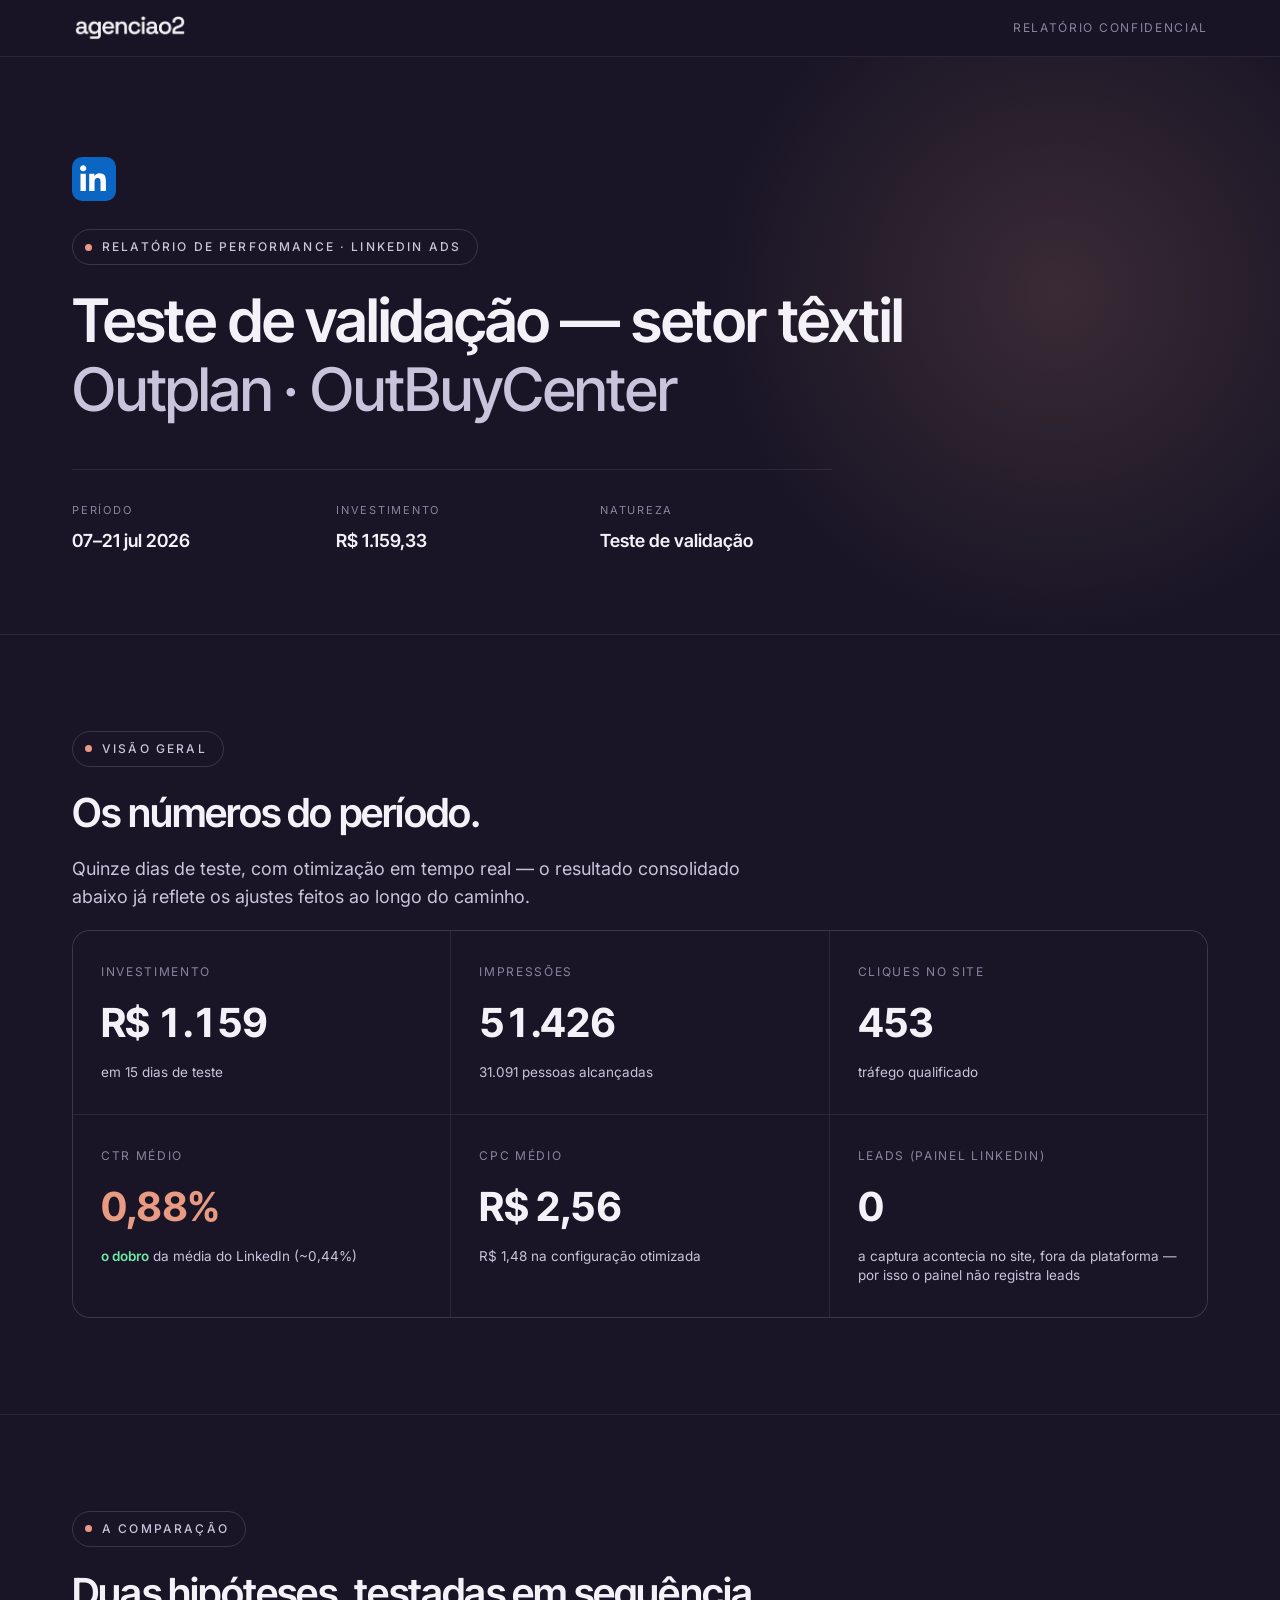
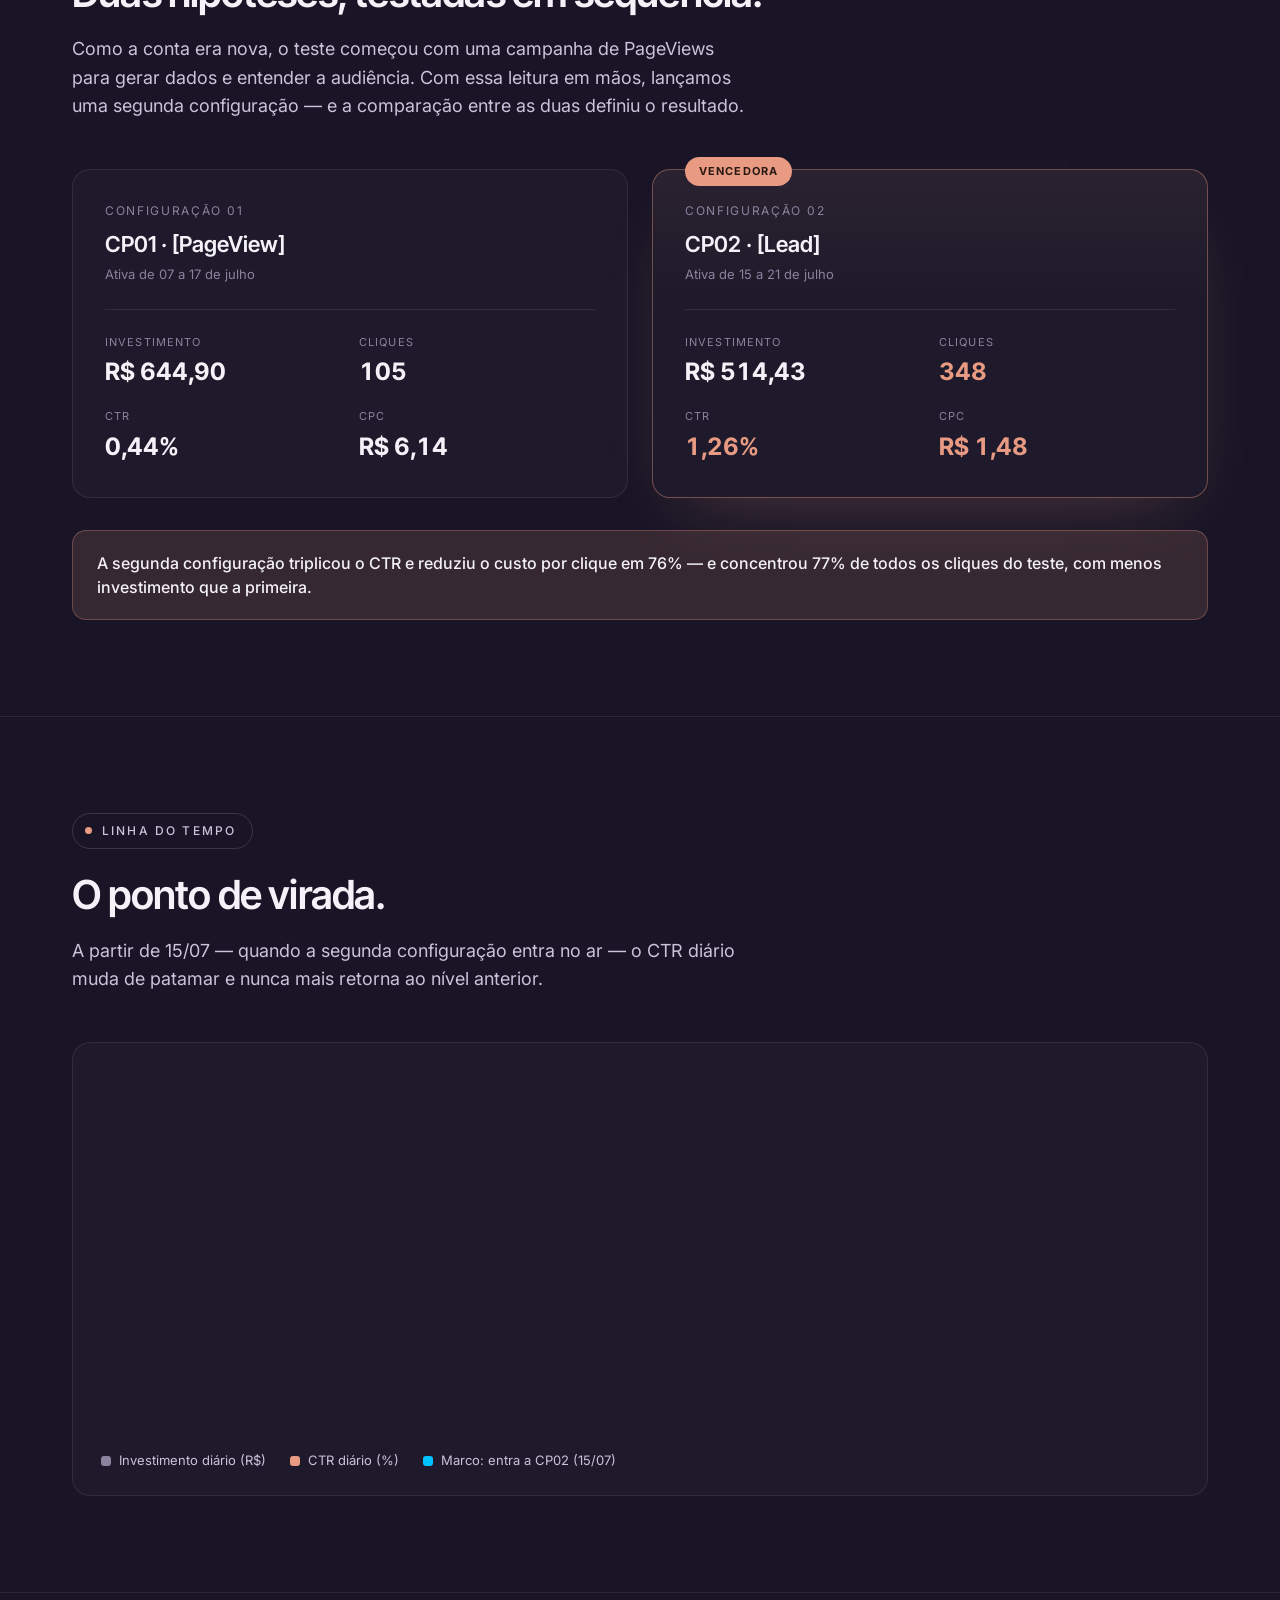
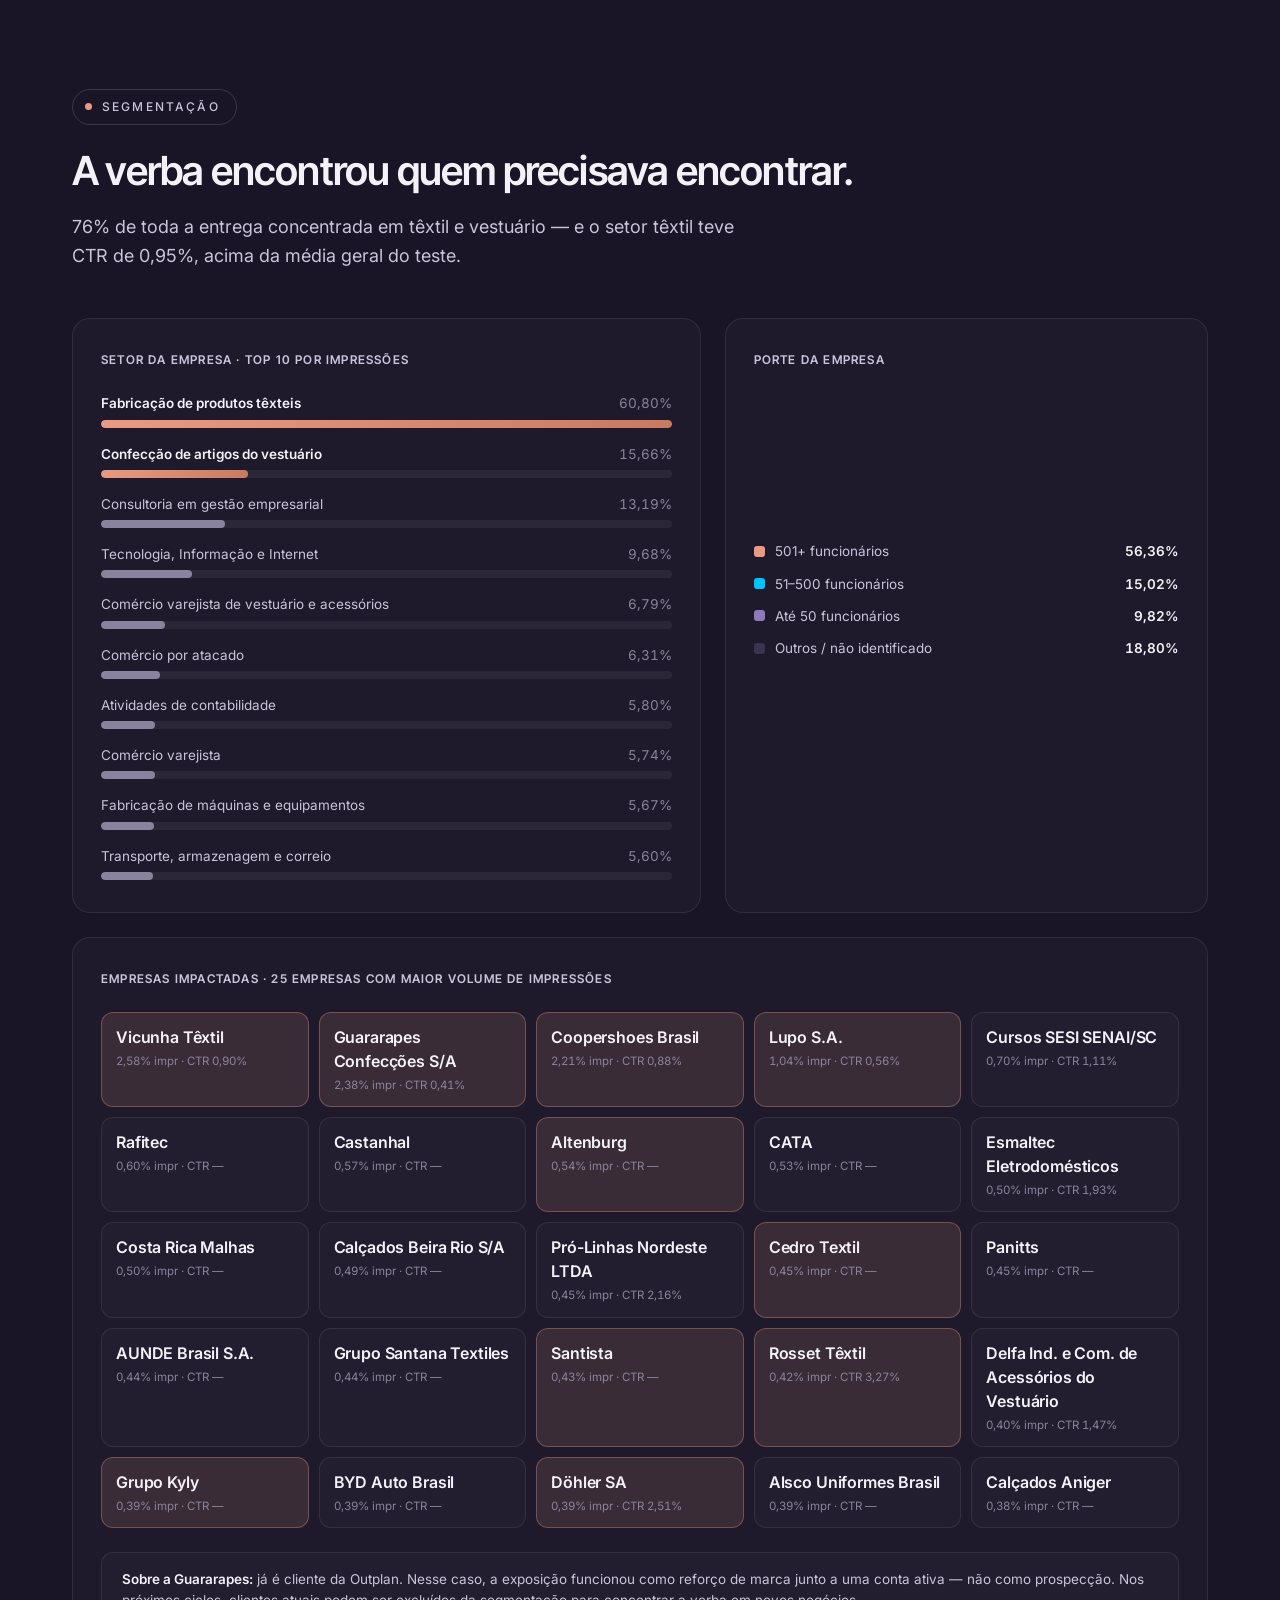
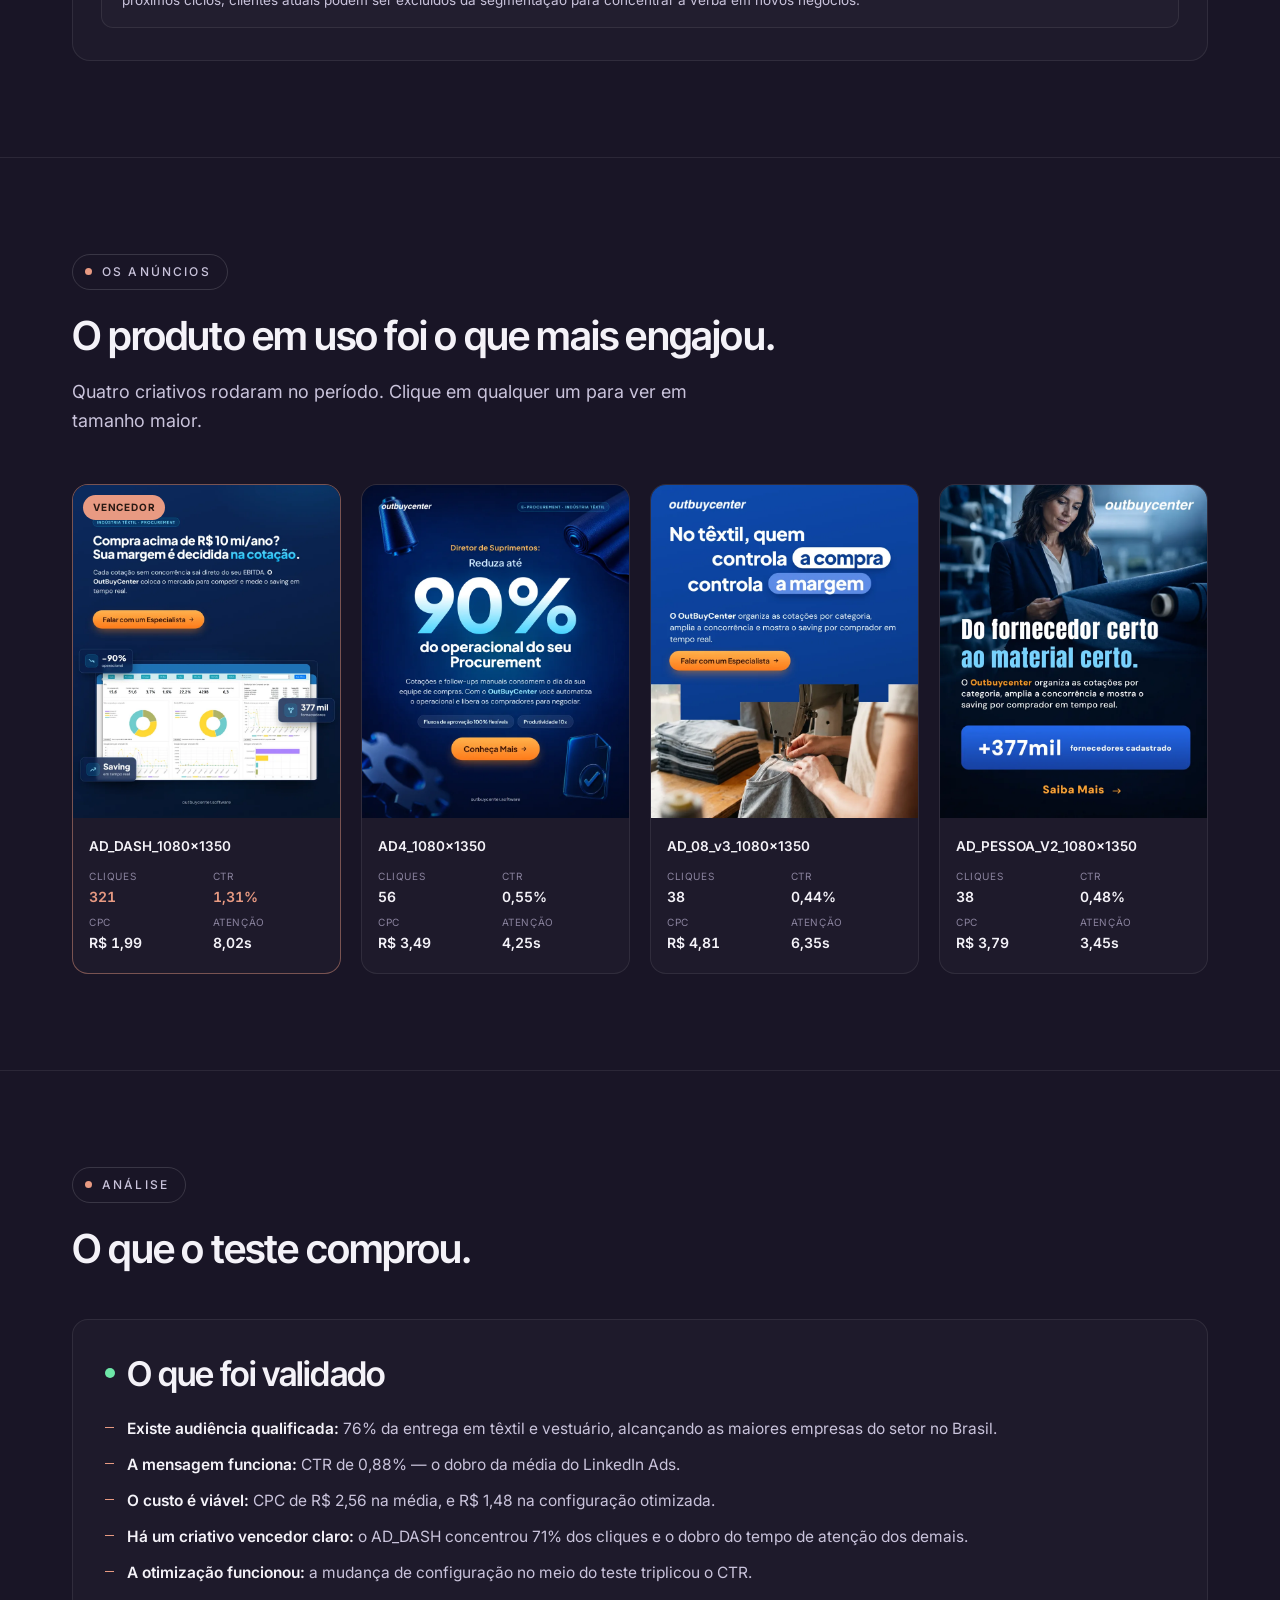
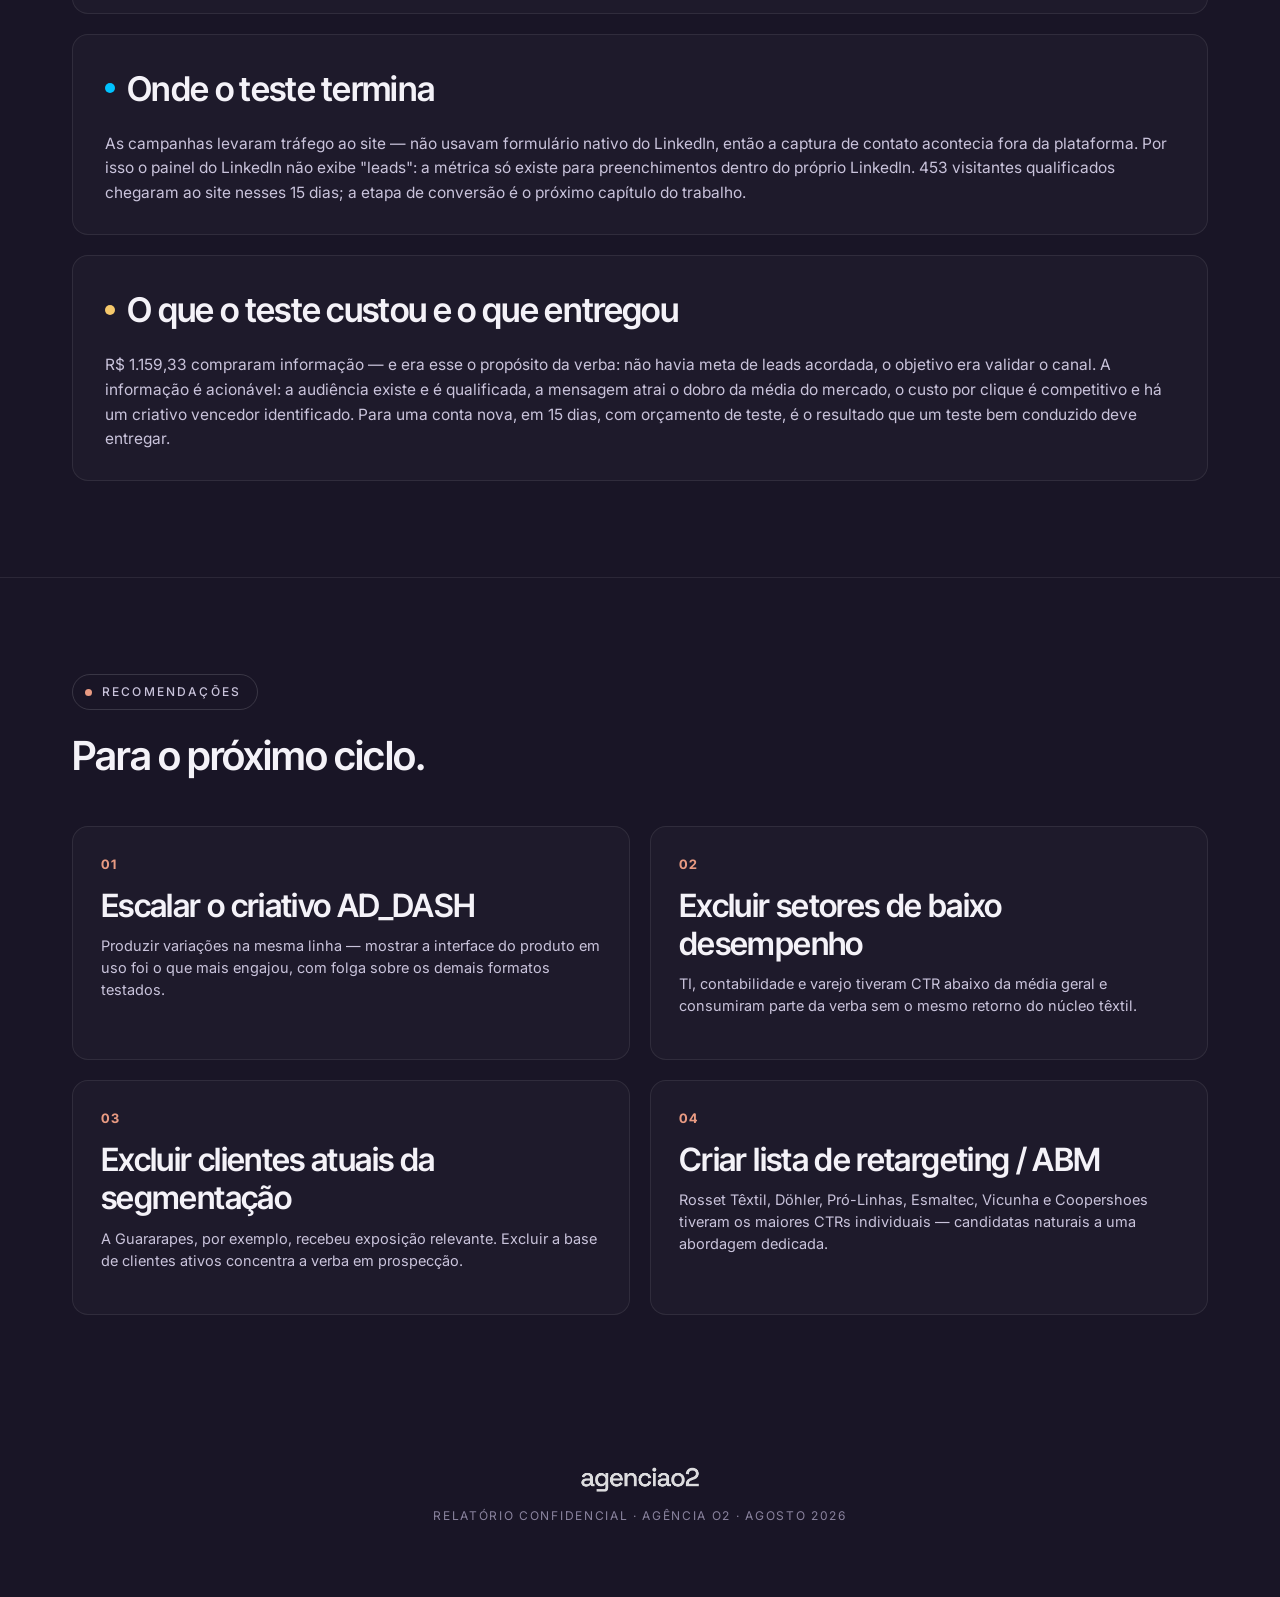
==== commit b8249b76: "Ajustes iniciais: card de Leads, copy da comparação, donut maior, destaque em empresas e subheadline" ====
--- a/index.html
+++ b/index.html
@@ -75,6 +75,7 @@
     pointer-events: none;
   }
   .hero .wrap { position: relative; }
+  .hero .channel-logo { display: block; width: 44px; height: 44px; margin-bottom: 28px; border-radius: 10px; }
   .hero .meta {
     margin-top: 48px; display: grid; grid-template-columns: repeat(3, 1fr); gap: 32px;
     max-width: 760px; padding-top: 32px; border-top: 1px solid var(--line);
@@ -133,9 +134,9 @@
   .bar-fill { height: 100%; border-radius: 100px; background: var(--ink-mute); }
   .bar-fill.hi { background: linear-gradient(90deg, var(--accent), #C97A62); }
 
-  .donut-wrap { display: flex; align-items: center; gap: 28px; margin-top: 8px; }
-  .donut-wrap canvas { max-width: 160px; max-height: 160px; }
-  .donut-legend { display: grid; gap: 12px; flex: 1; }
+  .donut-wrap { display: flex; flex-direction: column; align-items: center; gap: 28px; margin-top: 8px; }
+  .donut-wrap canvas { max-width: 240px; max-height: 240px; }
+  .donut-legend { display: grid; gap: 12px; width: 100%; }
   .donut-legend .item { display: flex; align-items: center; gap: 10px; font-size: 13.5px; }
   .donut-legend .sw { width: 11px; height: 11px; border-radius: 3px; flex-shrink: 0; }
   .donut-legend .lbl { color: var(--ink-soft); flex: 1; }
@@ -148,7 +149,7 @@
     border: 1px solid var(--line); border-radius: 12px; padding: 12px 14px; background: rgba(255,255,255,0.02);
   }
   .chip.hi { border-color: rgba(232,154,130,0.35); background: var(--accent-soft); }
-  .chip .name { font-size: 13.5px; font-weight: 500; color: var(--ink); }
+  .chip .name { font-size: 16px; font-weight: 600; color: var(--ink); letter-spacing: -0.01em; }
   .chip .stats { margin-top: 4px; font-size: 11.5px; color: var(--ink-mute); font-variant-numeric: tabular-nums; }
   .footnote {
     margin-top: 24px; padding: 16px 20px; border-radius: 12px; background: rgba(255,255,255,0.02);
@@ -201,8 +202,8 @@
   /* ---------- Leitura ---------- */
   .read-grid { display: grid; gap: 20px; margin-top: 48px; }
   .read-block { border: 1px solid var(--line); border-radius: 16px; padding: 28px 32px; background: var(--card); }
-  .read-block .rh { display: flex; align-items: center; gap: 10px; font-size: 14px; font-weight: 600; margin-bottom: 16px; }
-  .read-block .rh .dot { width: 8px; height: 8px; border-radius: 50%; flex-shrink: 0; }
+  .read-block .rh { display: flex; align-items: center; gap: 12px; font-family: 'Inter Tight', 'Inter', sans-serif; font-size: clamp(24px, 2.8vw, 34px); font-weight: 600; letter-spacing: -0.02em; margin-bottom: 18px; }
+  .read-block .rh .dot { width: 10px; height: 10px; border-radius: 50%; flex-shrink: 0; }
   .read-block.ok .rh .dot { background: var(--positive); }
   .read-block.warn .rh .dot { background: var(--warn); }
   .read-block.info .rh .dot { background: var(--cyan); }
@@ -215,7 +216,7 @@
   .steps-grid { display: grid; grid-template-columns: repeat(2, 1fr); gap: 20px; margin-top: 48px; }
   .step-card { border: 1px solid var(--line); border-radius: 16px; padding: 28px; background: var(--card); }
   .step-card .num { font-family: 'Inter Tight', sans-serif; font-size: 13px; font-weight: 700; color: var(--accent); letter-spacing: 0.06em; }
-  .step-card h4 { font-size: 17px; font-weight: 600; margin-top: 10px; line-height: 1.3; }
+  .step-card h4 { font-size: clamp(22px, 2.6vw, 32px); font-weight: 600; margin-top: 12px; line-height: 1.2; }
   .step-card p { font-size: 14.5px; color: var(--ink-soft); margin-top: 10px; line-height: 1.5; }
 
   /* ---------- Footer ---------- */
@@ -253,6 +254,10 @@
 <!-- ============ 1. CAPA ============ -->
 <section class="hero">
   <div class="wrap">
+    <svg class="channel-logo" viewBox="0 0 24 24" role="img" aria-label="LinkedIn">
+      <rect width="24" height="24" rx="4" fill="#0A66C2"/>
+      <path fill="#ffffff" d="M20.447 20.452h-3.554v-5.569c0-1.328-.027-3.037-1.852-3.037-1.853 0-2.136 1.445-2.136 2.939v5.667H9.351V9h3.414v1.561h.046c.477-.9 1.637-1.85 3.37-1.85 3.601 0 4.267 2.37 4.267 5.455v6.286zM5.337 7.433c-1.144 0-2.063-.926-2.063-2.065 0-1.138.92-2.063 2.063-2.063 1.14 0 2.064.925 2.064 2.063 0 1.139-.925 2.065-2.064 2.065zm1.782 13.019H3.555V9h3.564v11.452z" transform="scale(0.82) translate(2.1,2.1)"/>
+    </svg>
     <div class="eyebrow">Relatório de Performance · LinkedIn Ads</div>
     <h1 class="display">Teste de validação — setor têxtil<span class="soft">Outplan · OutBuyCenter</span></h1>
     <div class="meta">
@@ -297,9 +302,9 @@
         <div class="ctx">R$ 1,48 na configuração otimizada</div>
       </div>
       <div class="kpi-card">
-        <div class="k">Conversões</div>
-        <div class="v">32</div>
-        <div class="ctx">eventos registrados no período</div>
+        <div class="k">Leads (painel LinkedIn)</div>
+        <div class="v">0</div>
+        <div class="ctx">a captura acontecia no site, fora da plataforma — por isso o painel não registra leads</div>
       </div>
     </div>
   </div>
@@ -310,7 +315,7 @@
   <div class="wrap">
     <div class="eyebrow">A comparação</div>
     <h2 class="h-section">Duas hipóteses, testadas em sequência.</h2>
-    <p class="lead">A primeira configuração otimizava para visita ao site. A segunda, lançada no meio do teste, otimizava para conversão — e a diferença de desempenho definiu o resultado final.</p>
+    <p class="lead">Como a conta era nova, o teste começou com uma campanha de PageViews para gerar dados e entender a audiência. Com essa leitura em mãos, lançamos uma segunda configuração — e a comparação entre as duas definiu o resultado.</p>
 
     <div class="camp-grid">
       <div class="camp-card">
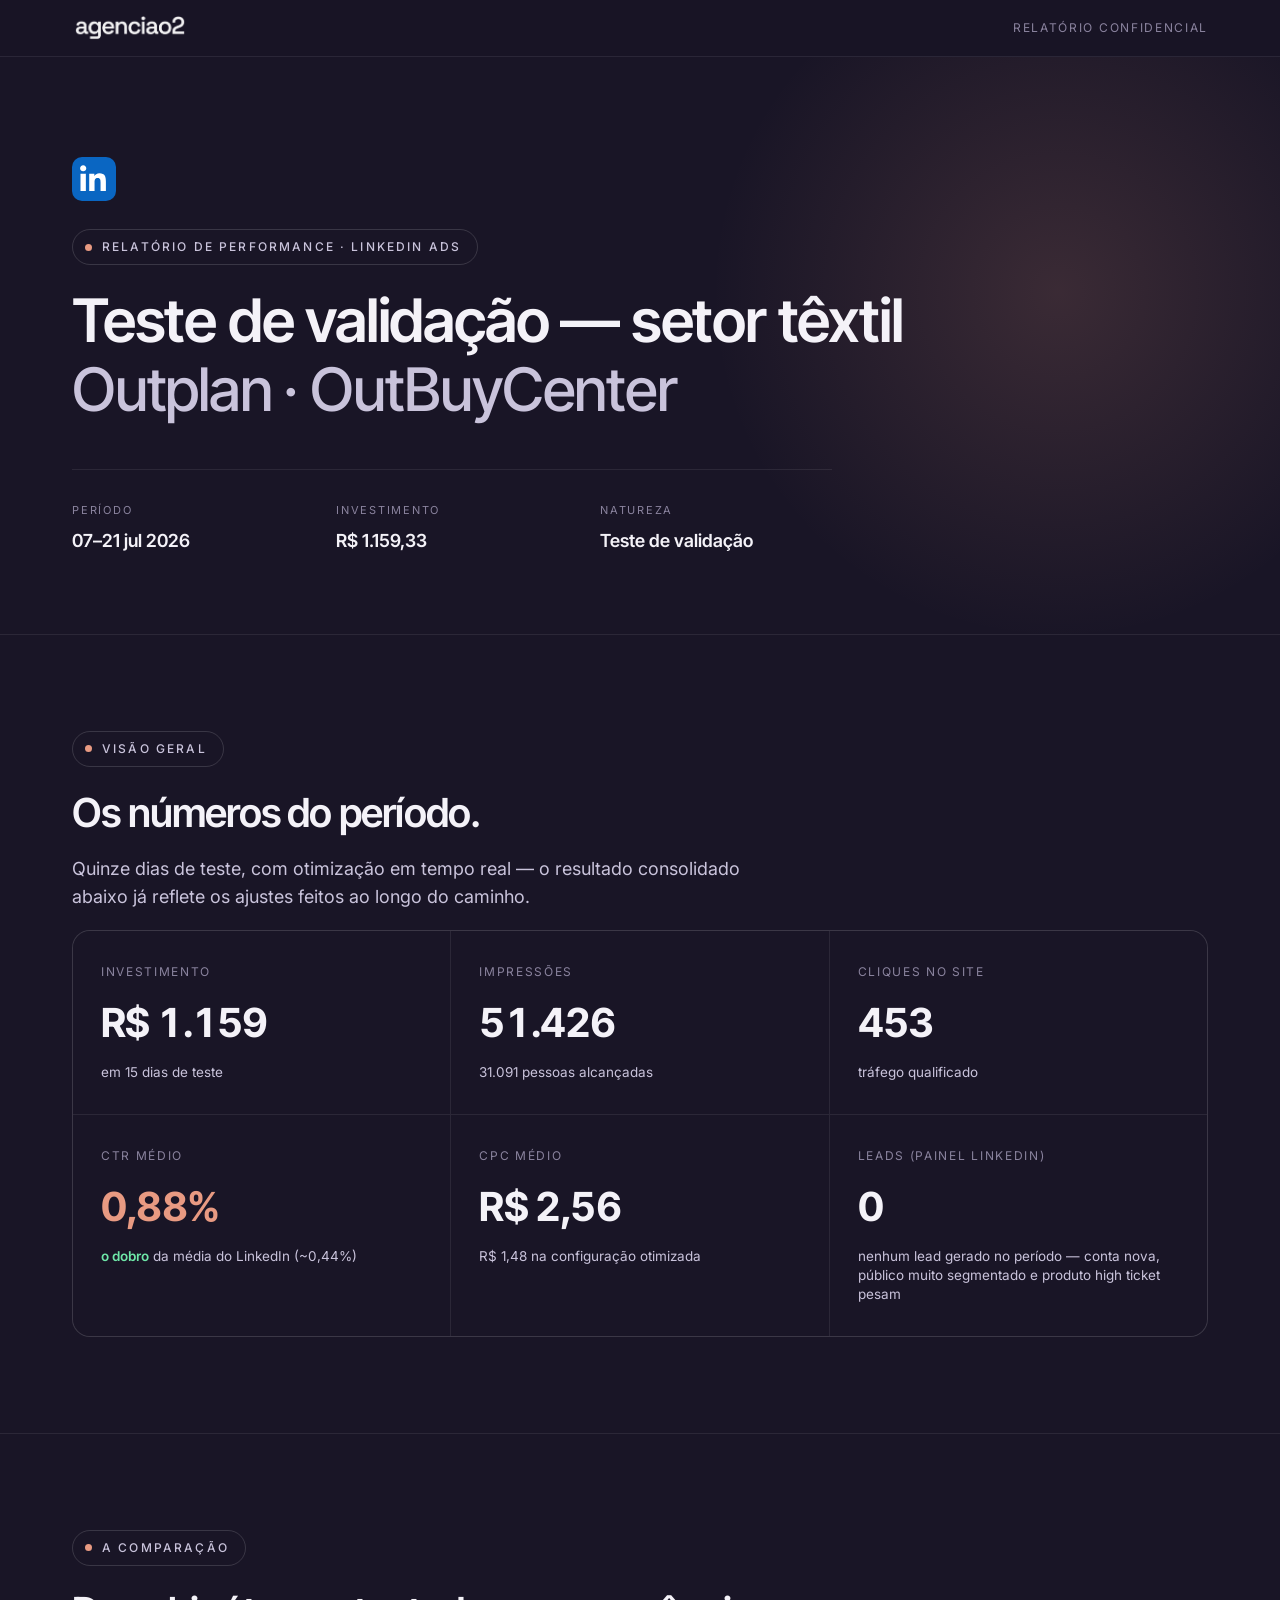
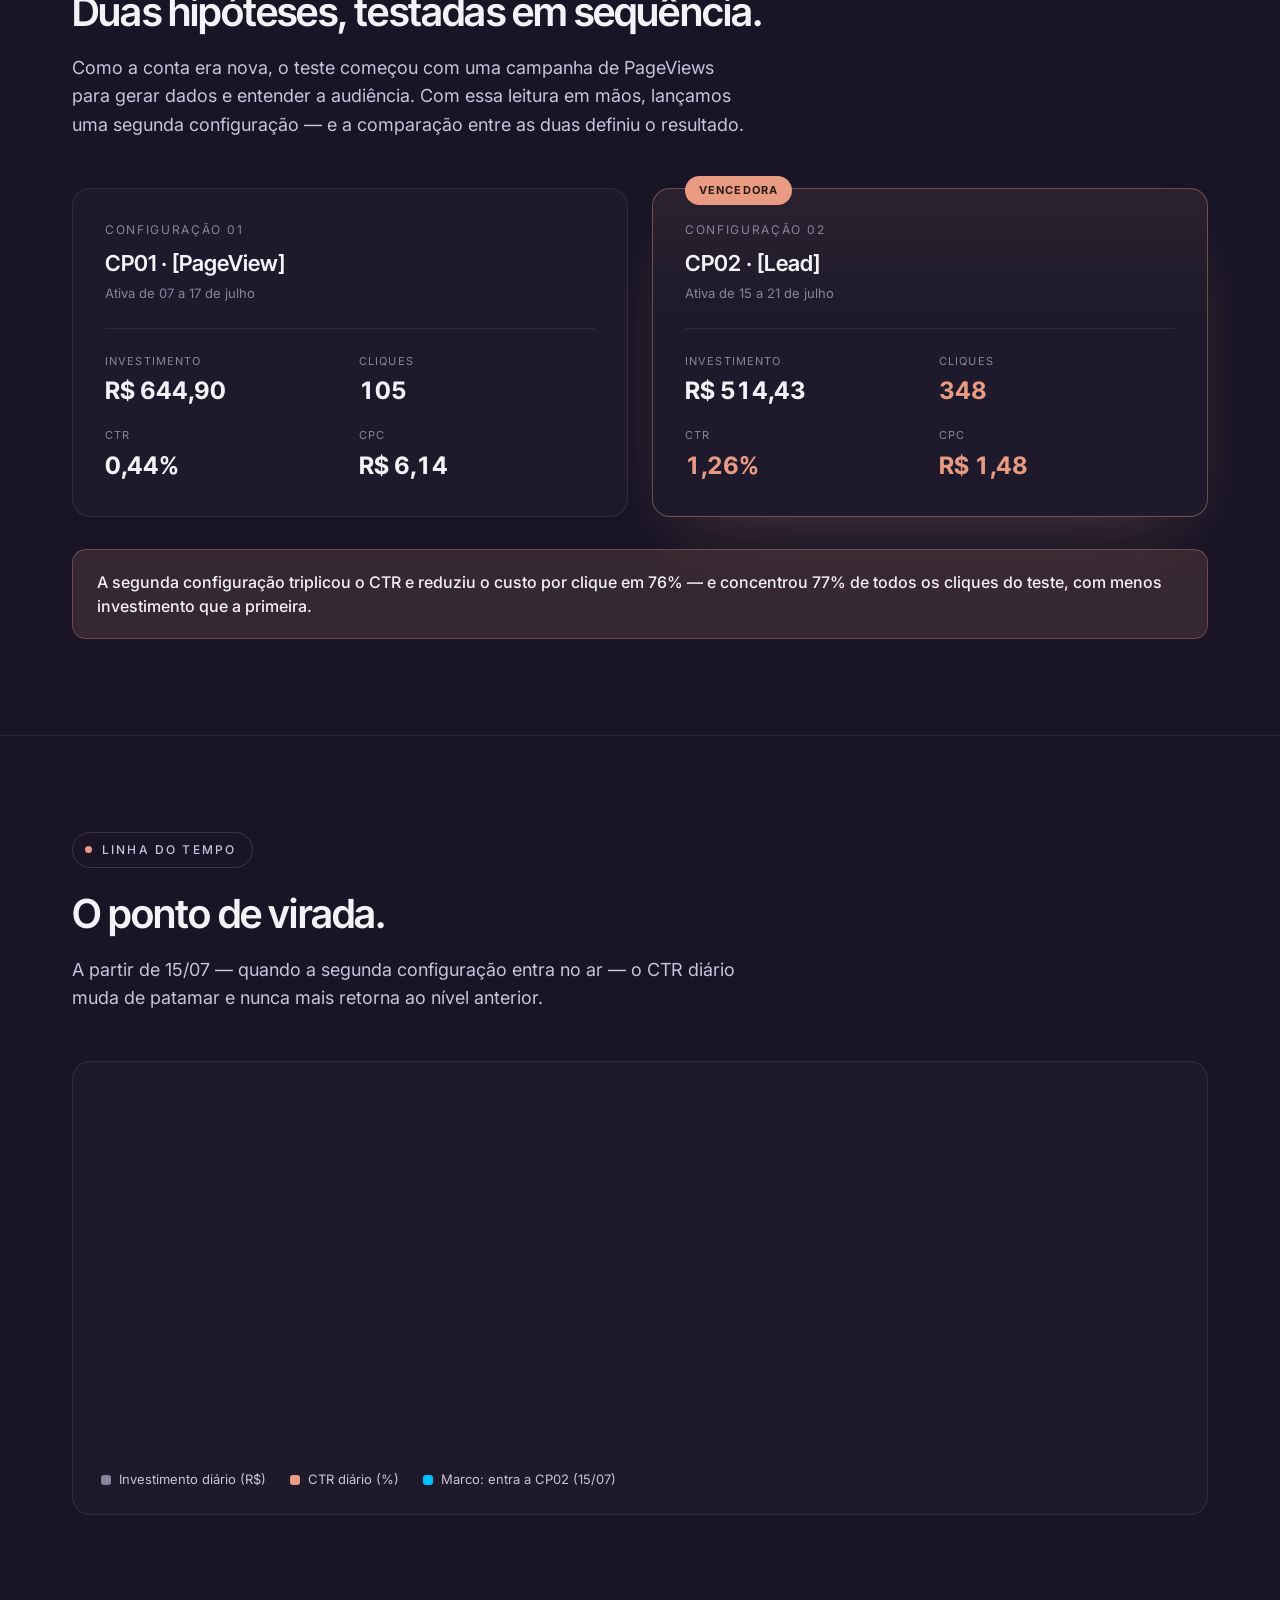
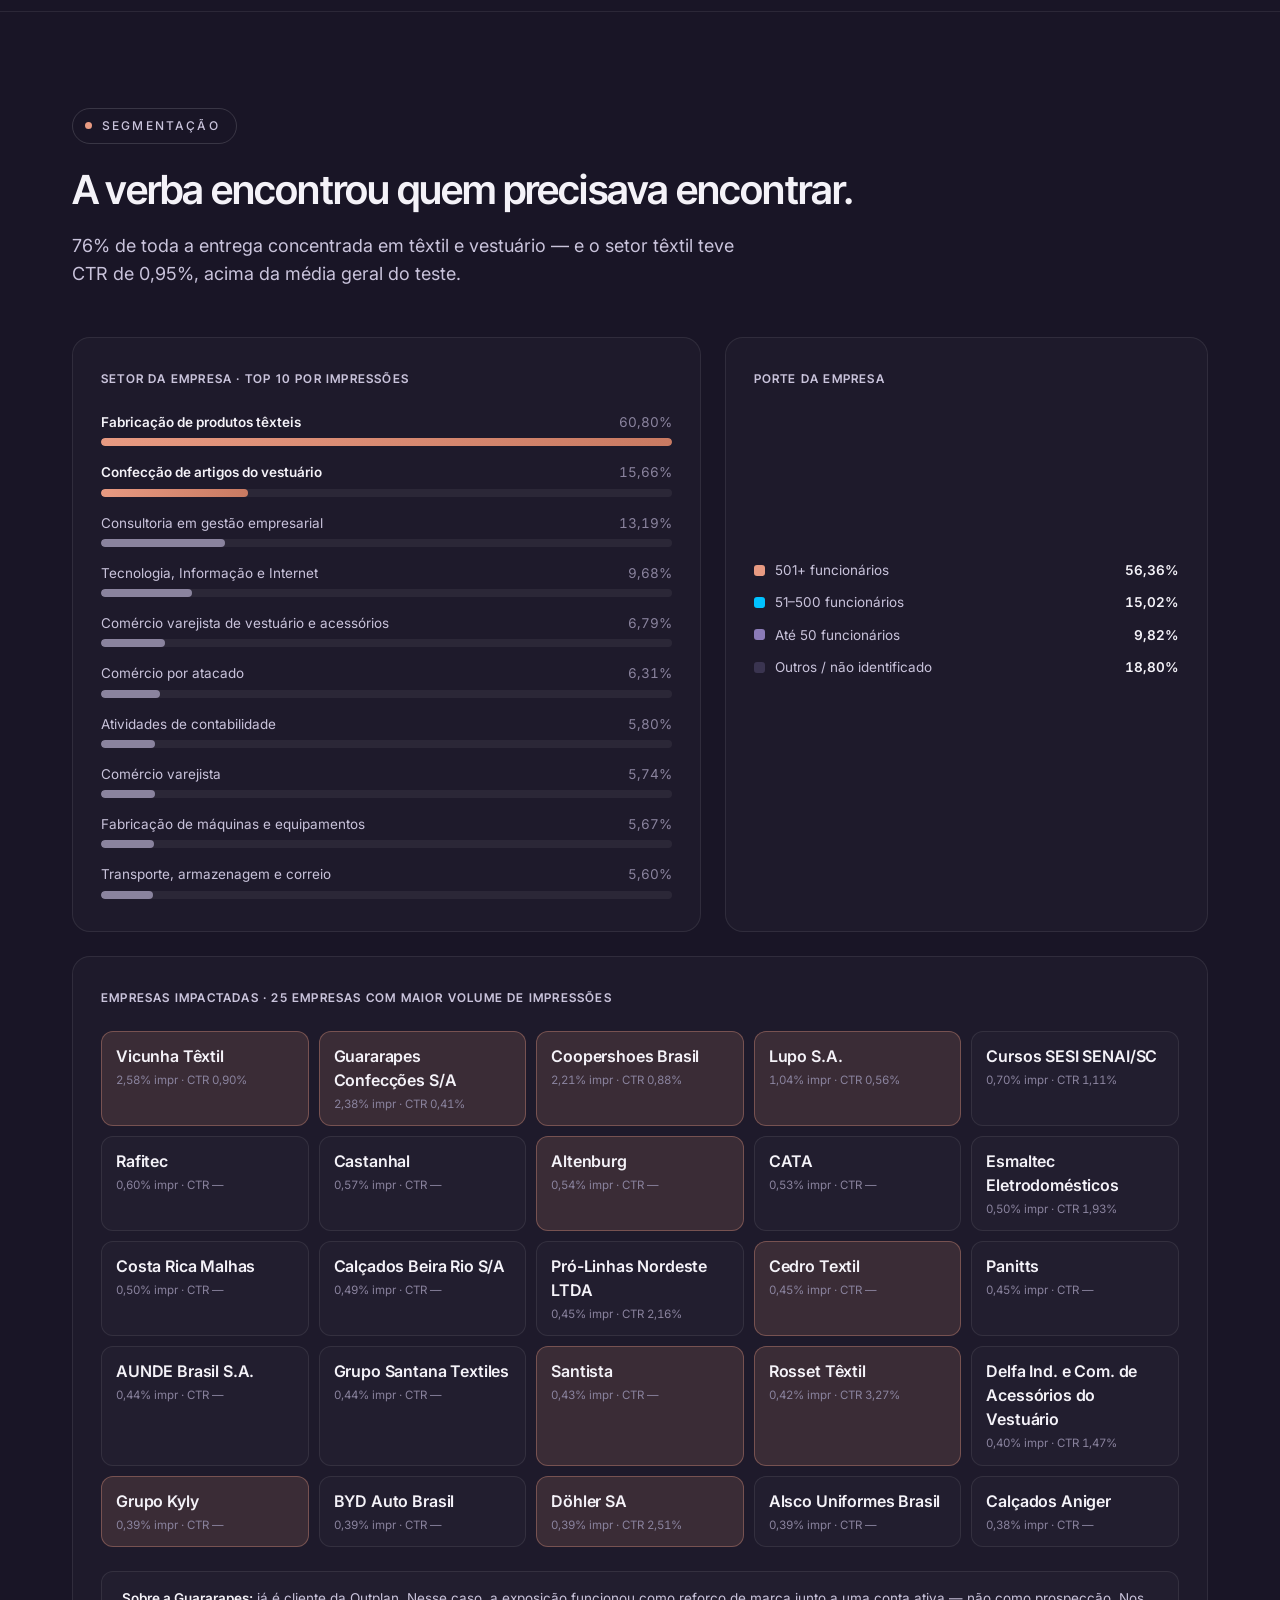
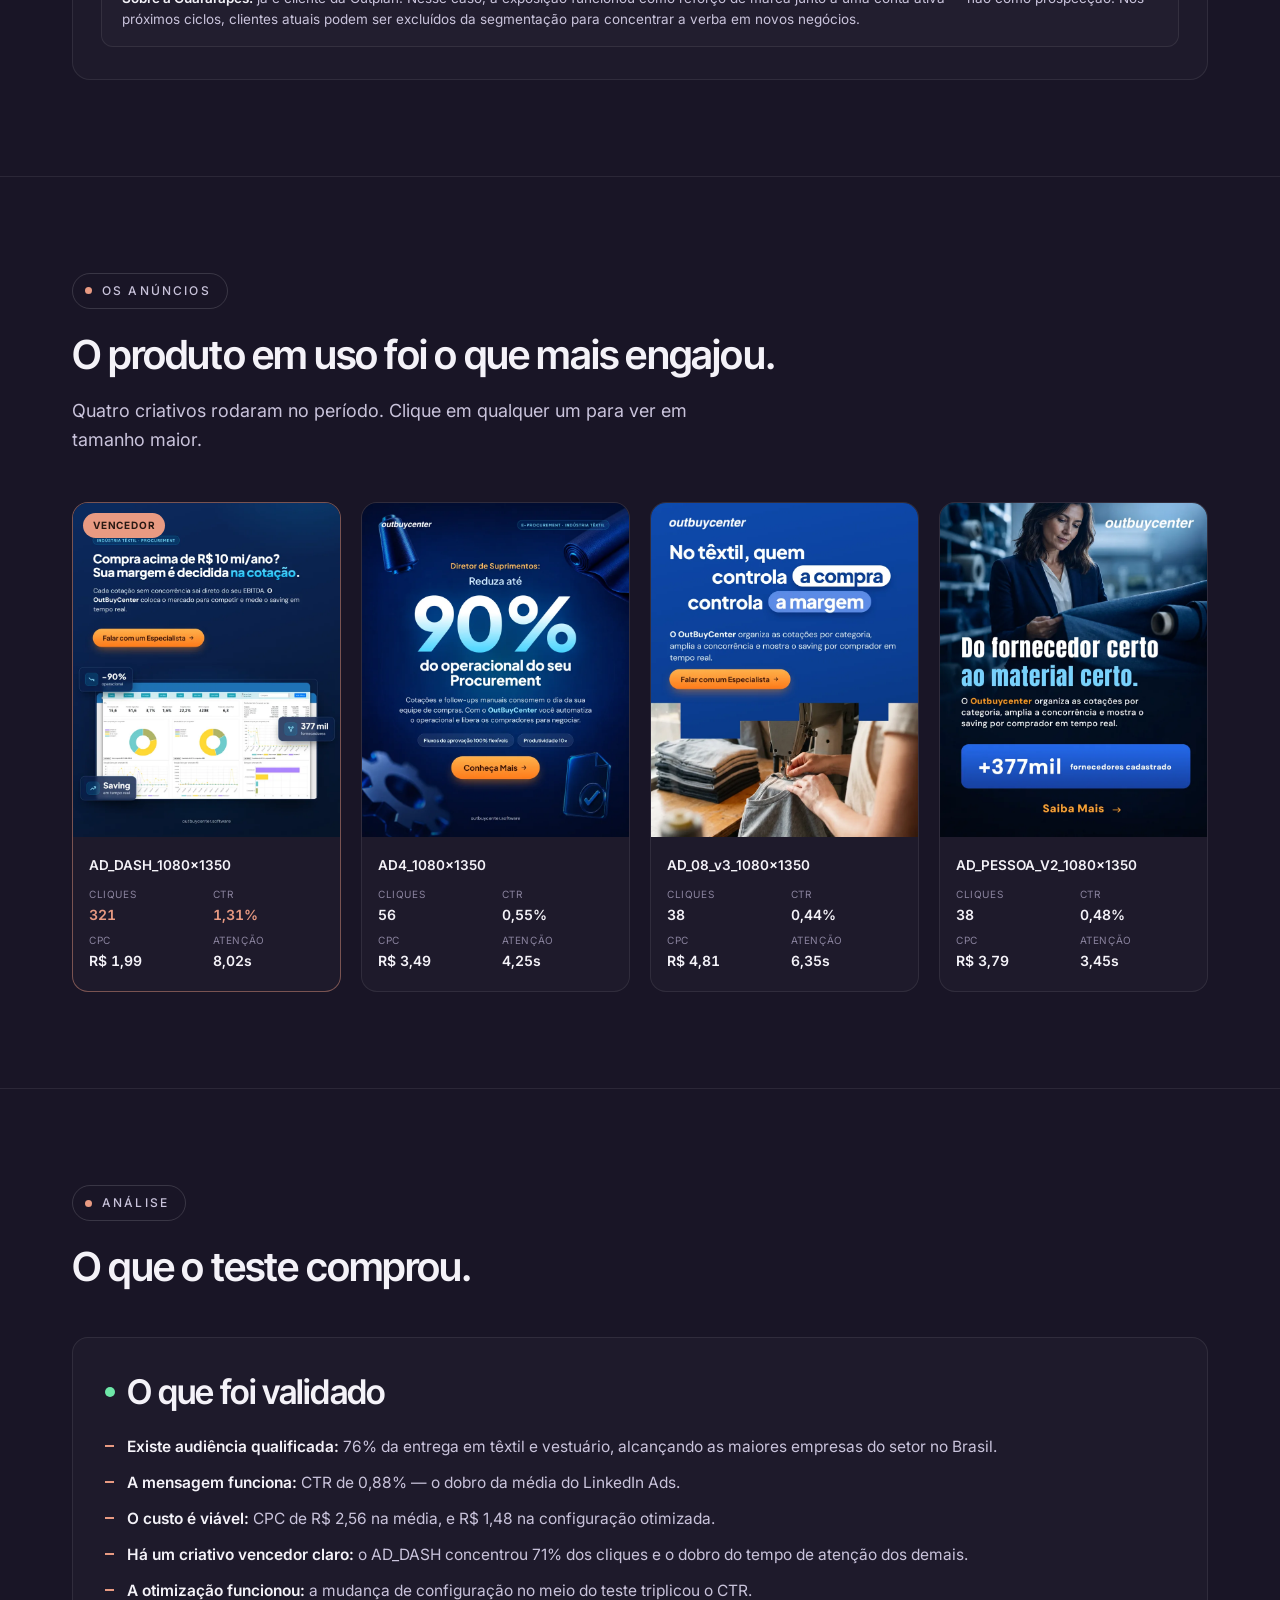
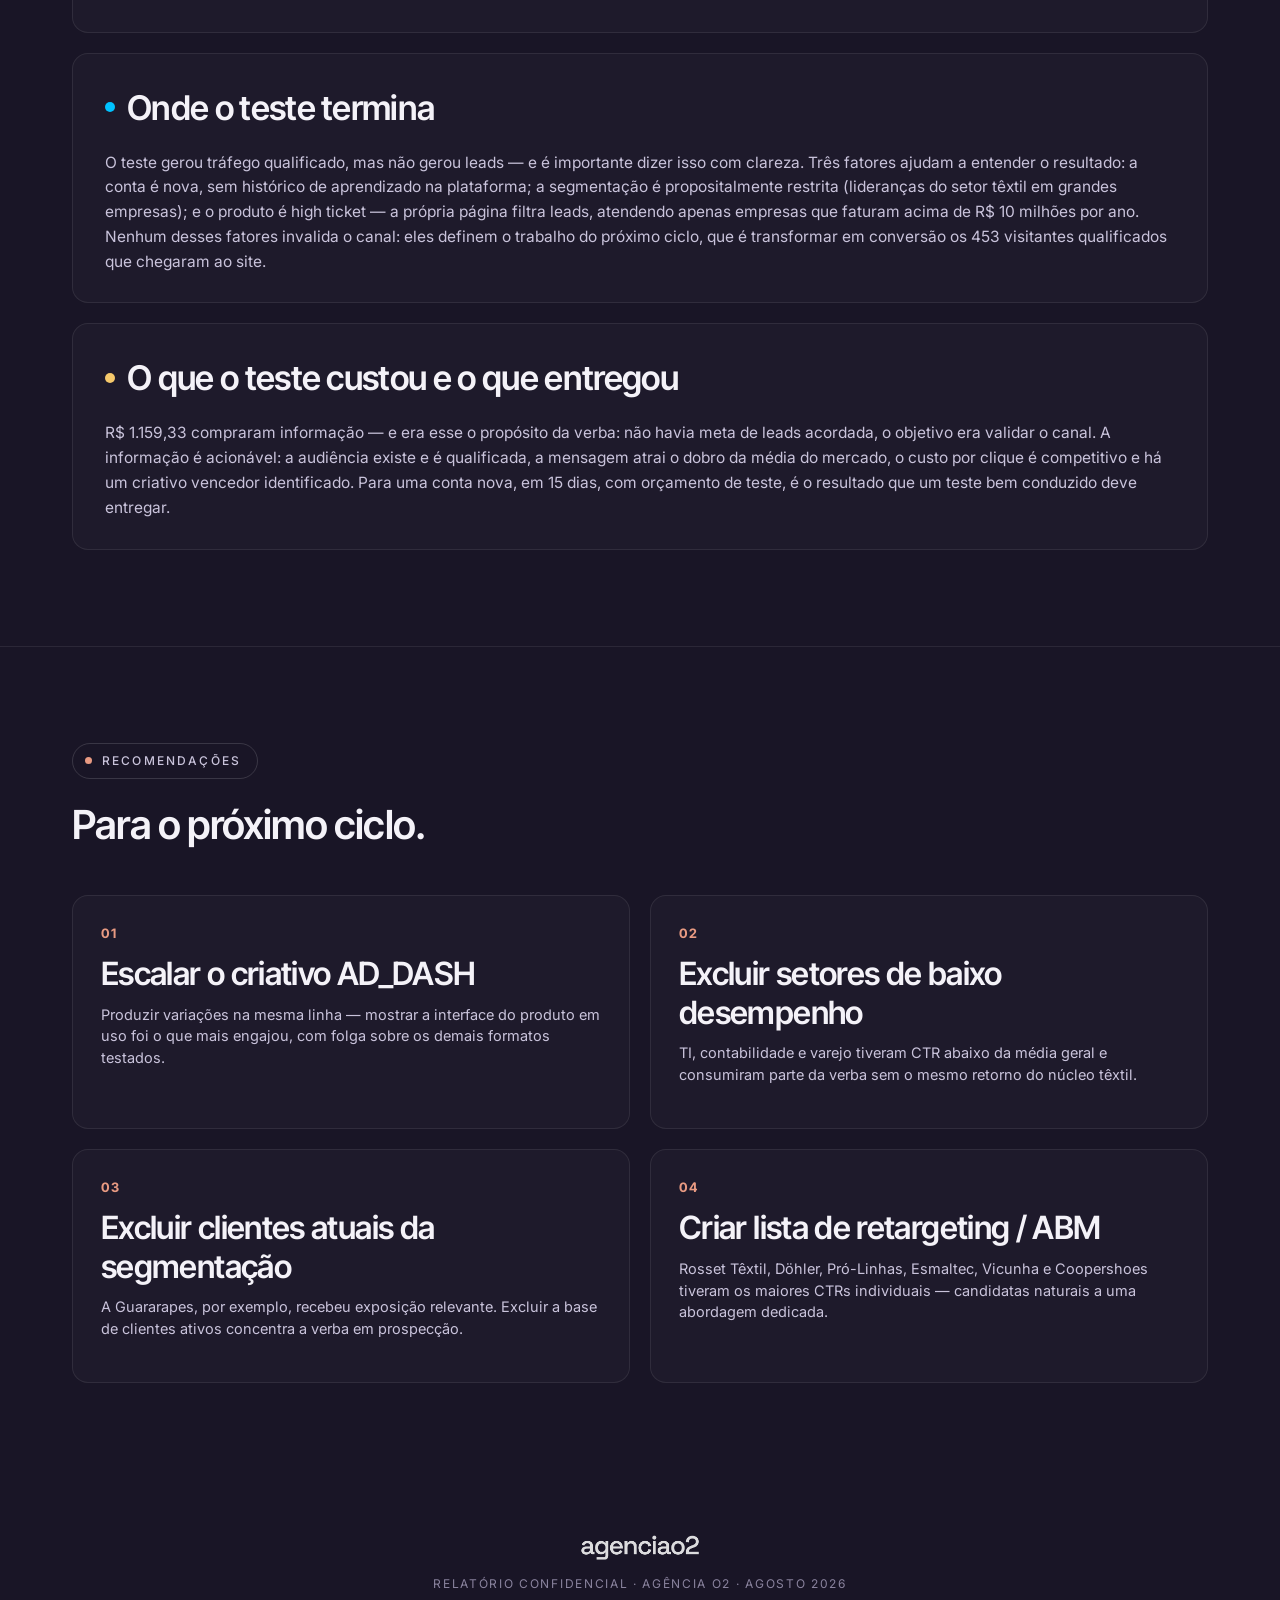
==== commit b76406c6: "Reescreve contexto de Leads e bloco 'Onde o teste termina': assume ausência de leads e explica fator" ====
--- a/index.html
+++ b/index.html
@@ -304,7 +304,7 @@
       <div class="kpi-card">
         <div class="k">Leads (painel LinkedIn)</div>
         <div class="v">0</div>
-        <div class="ctx">a captura acontecia no site, fora da plataforma — por isso o painel não registra leads</div>
+        <div class="ctx">nenhum lead gerado no período — conta nova, público muito segmentado e produto high ticket pesam</div>
       </div>
     </div>
   </div>
@@ -493,7 +493,7 @@
       </div>
       <div class="read-block info">
         <div class="rh"><span class="dot"></span>Onde o teste termina</div>
-        <p>As campanhas levaram tráfego ao site — não usavam formulário nativo do LinkedIn, então a captura de contato acontecia fora da plataforma. Por isso o painel do LinkedIn não exibe "leads": a métrica só existe para preenchimentos dentro do próprio LinkedIn. 453 visitantes qualificados chegaram ao site nesses 15 dias; a etapa de conversão é o próximo capítulo do trabalho.</p>
+        <p>O teste gerou tráfego qualificado, mas não gerou leads — e é importante dizer isso com clareza. Três fatores ajudam a entender o resultado: a conta é nova, sem histórico de aprendizado na plataforma; a segmentação é propositalmente restrita (lideranças do setor têxtil em grandes empresas); e o produto é high ticket — a própria página filtra leads, atendendo apenas empresas que faturam acima de R$ 10 milhões por ano. Nenhum desses fatores invalida o canal: eles definem o trabalho do próximo ciclo, que é transformar em conversão os 453 visitantes qualificados que chegaram ao site.</p>
       </div>
       <div class="read-block warn">
         <div class="rh"><span class="dot"></span>O que o teste custou e o que entregou</div>
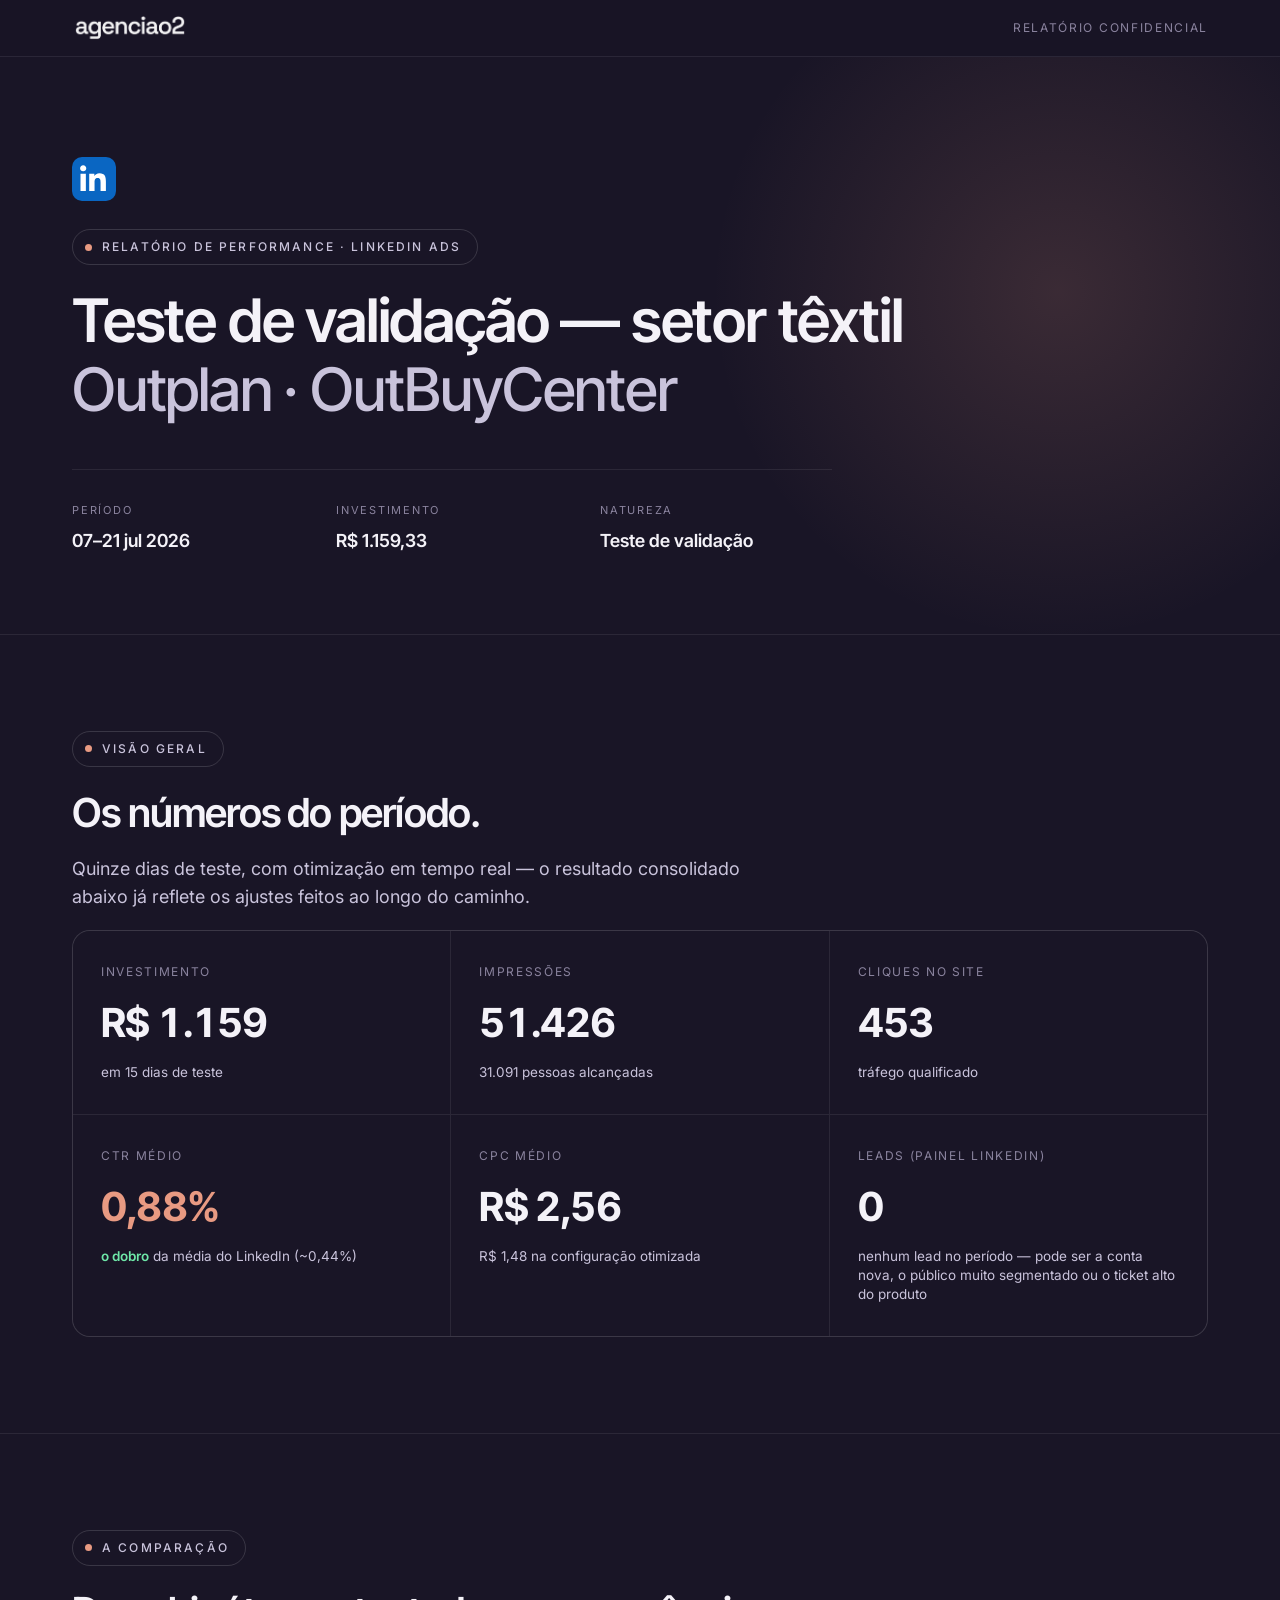
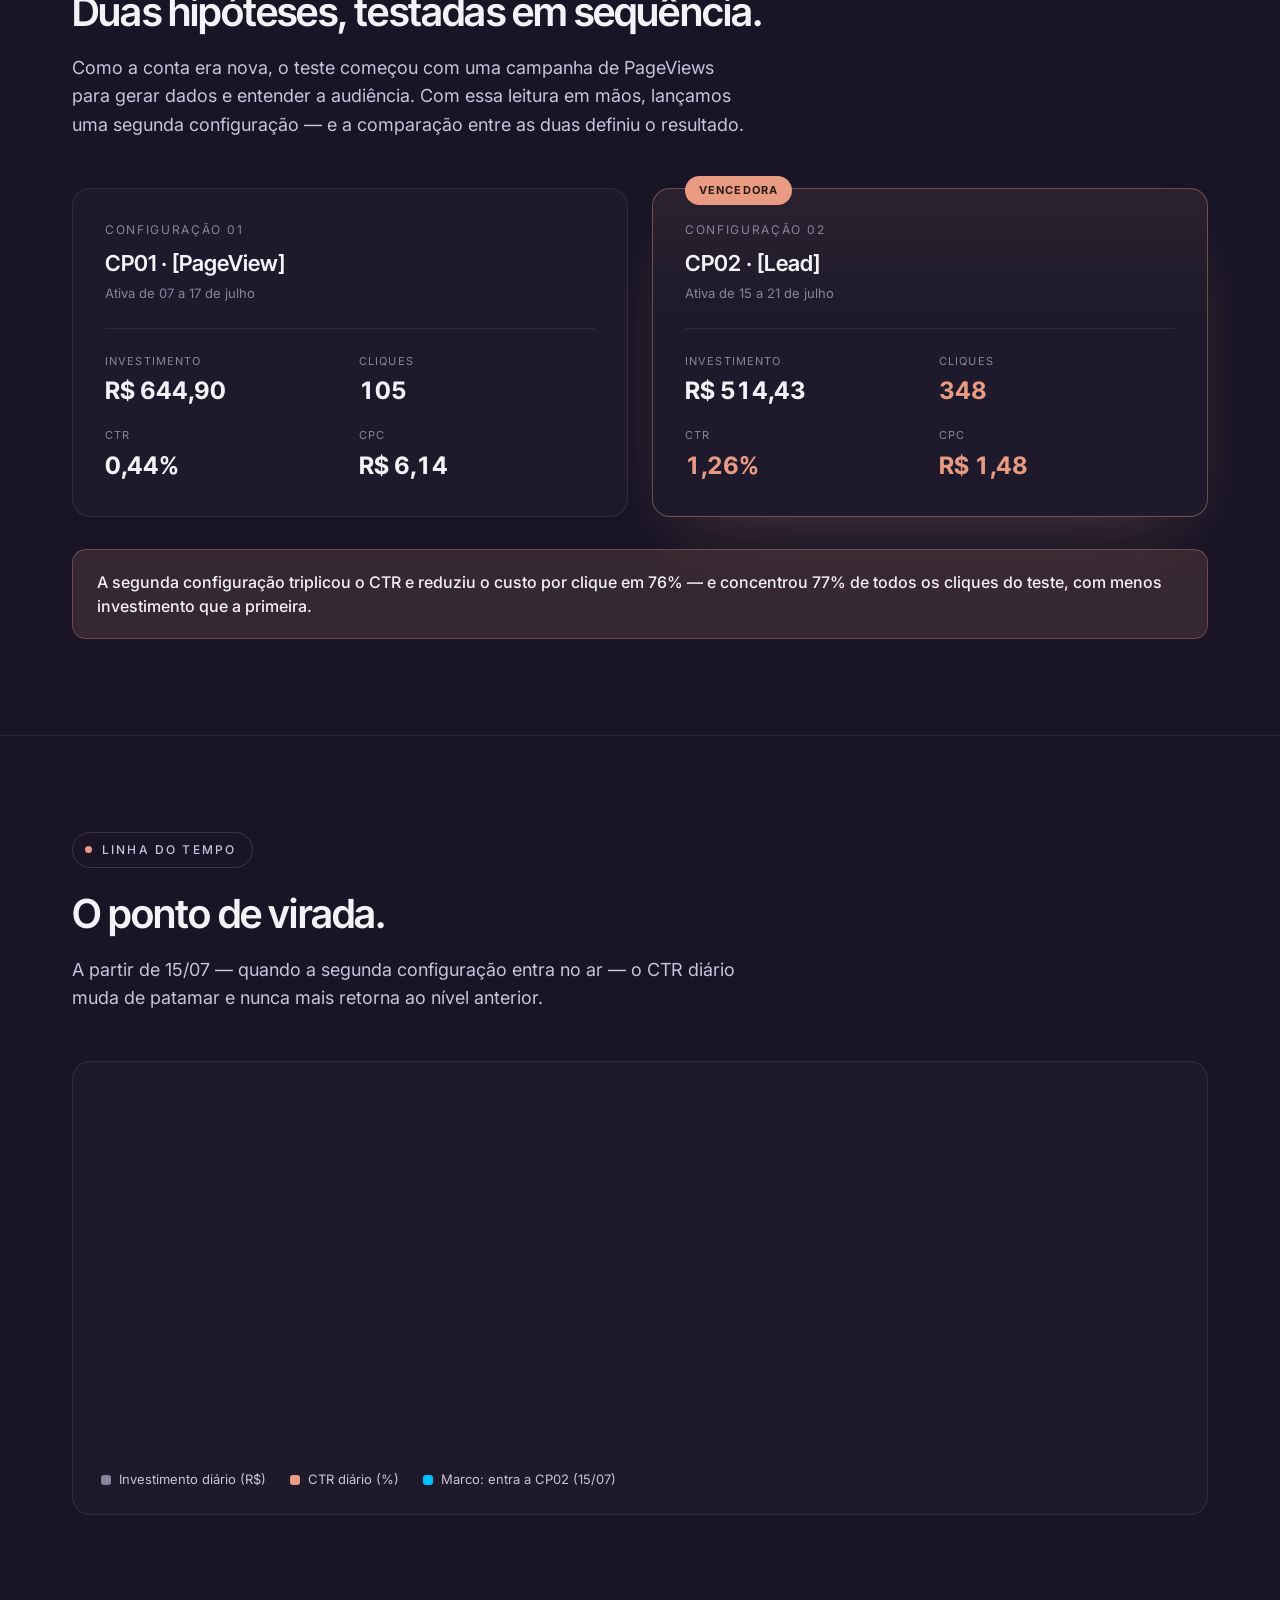
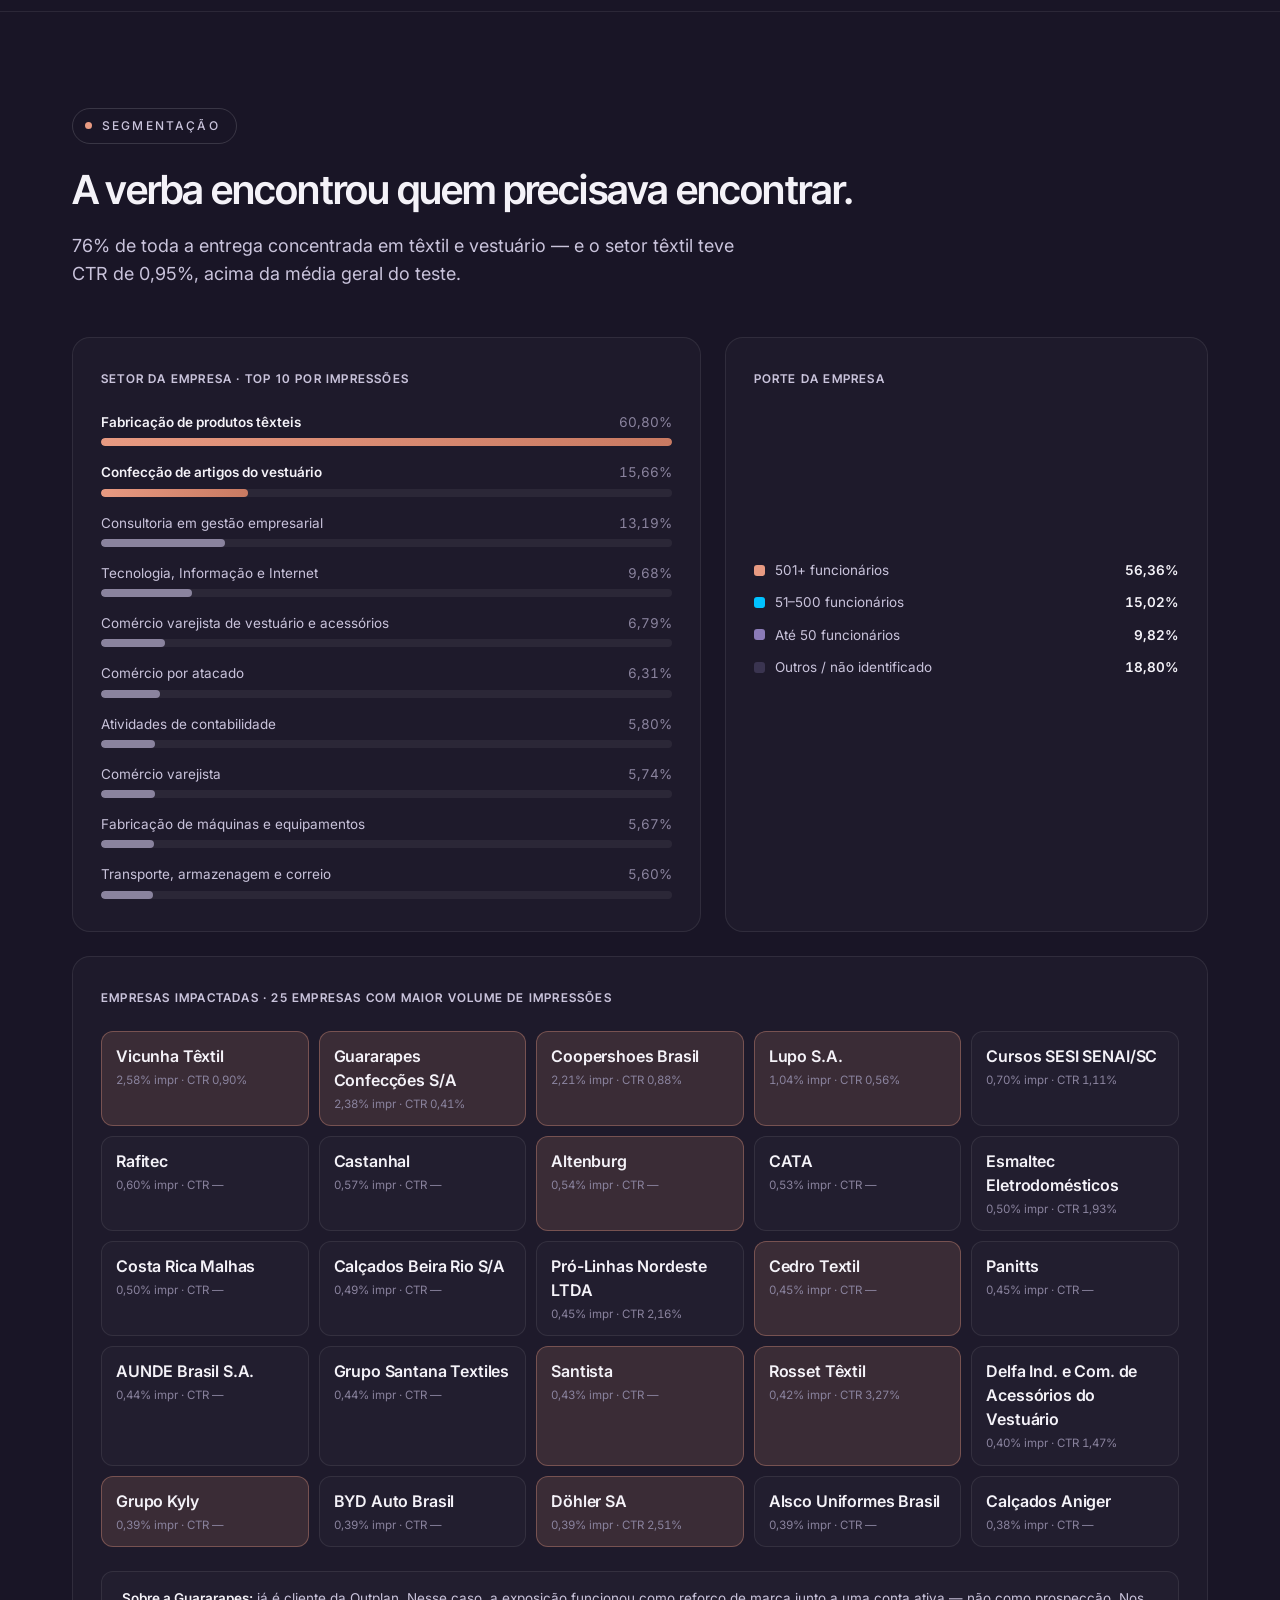
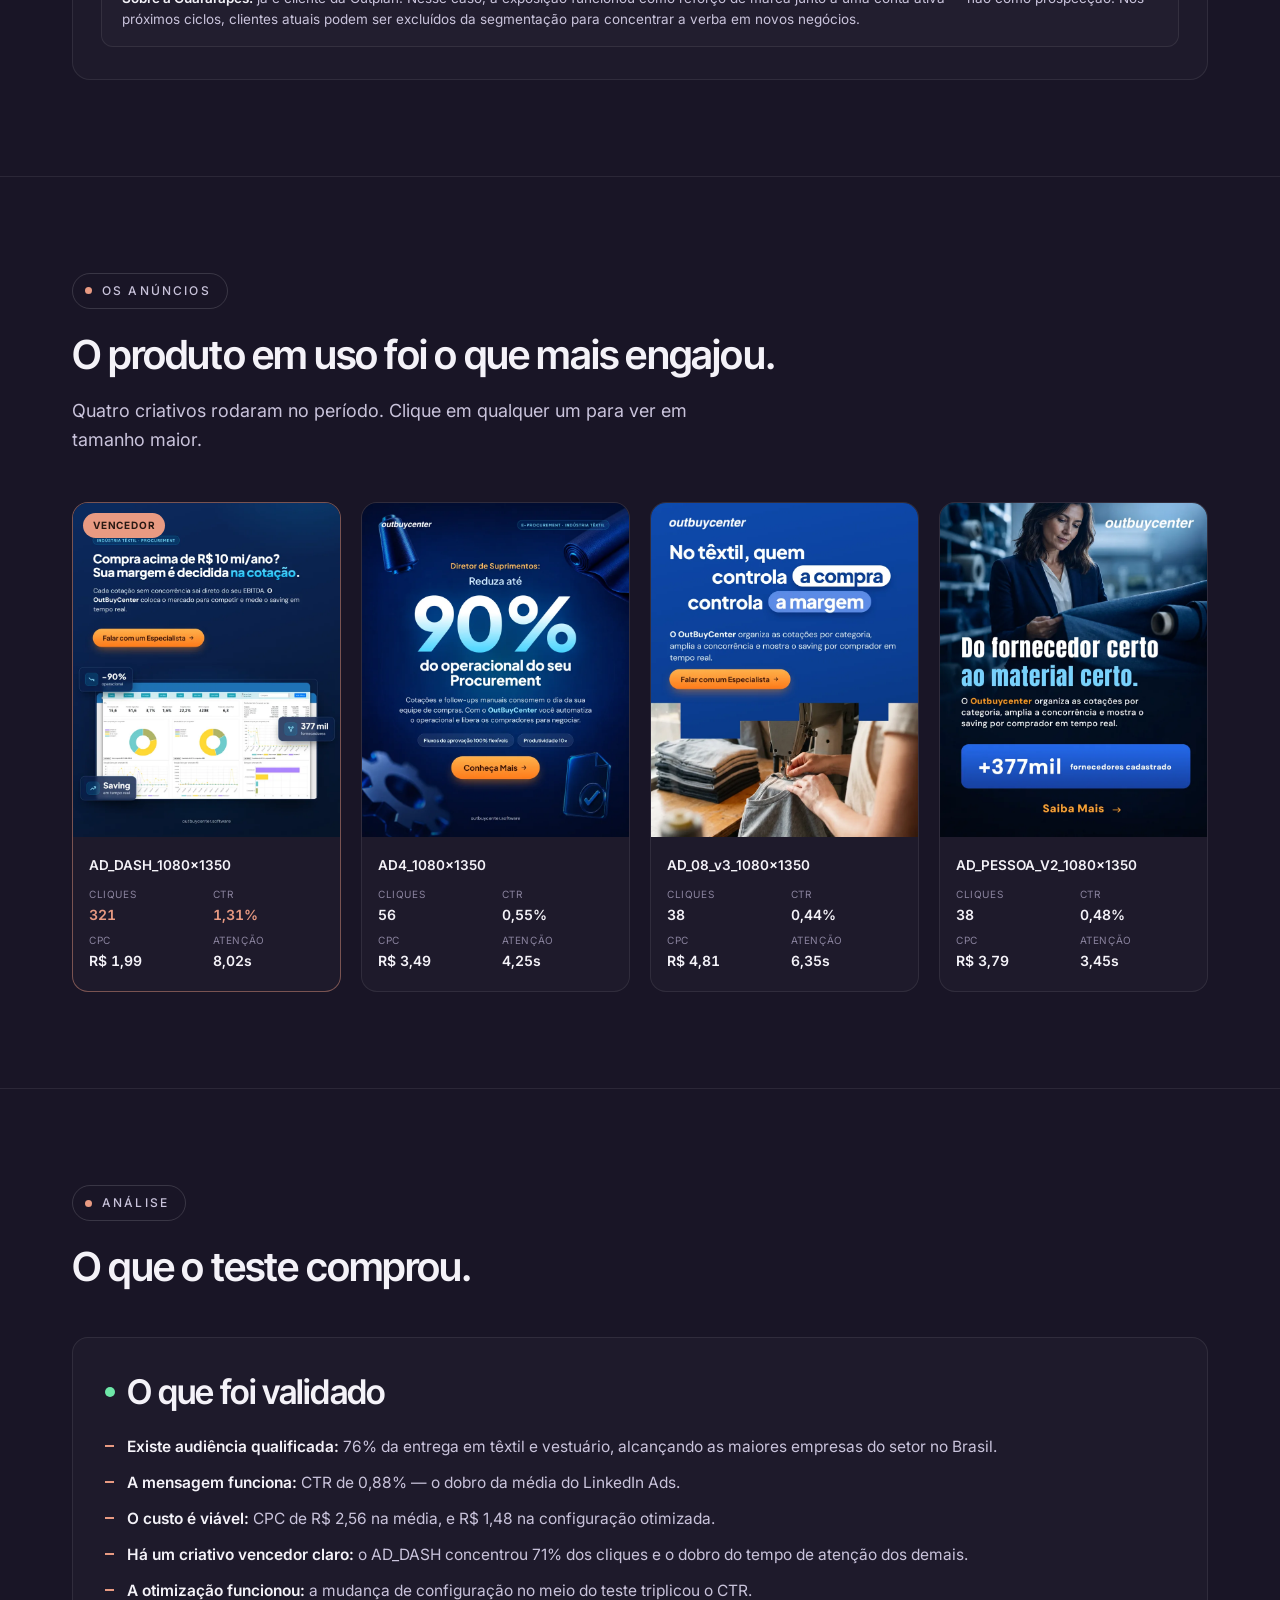
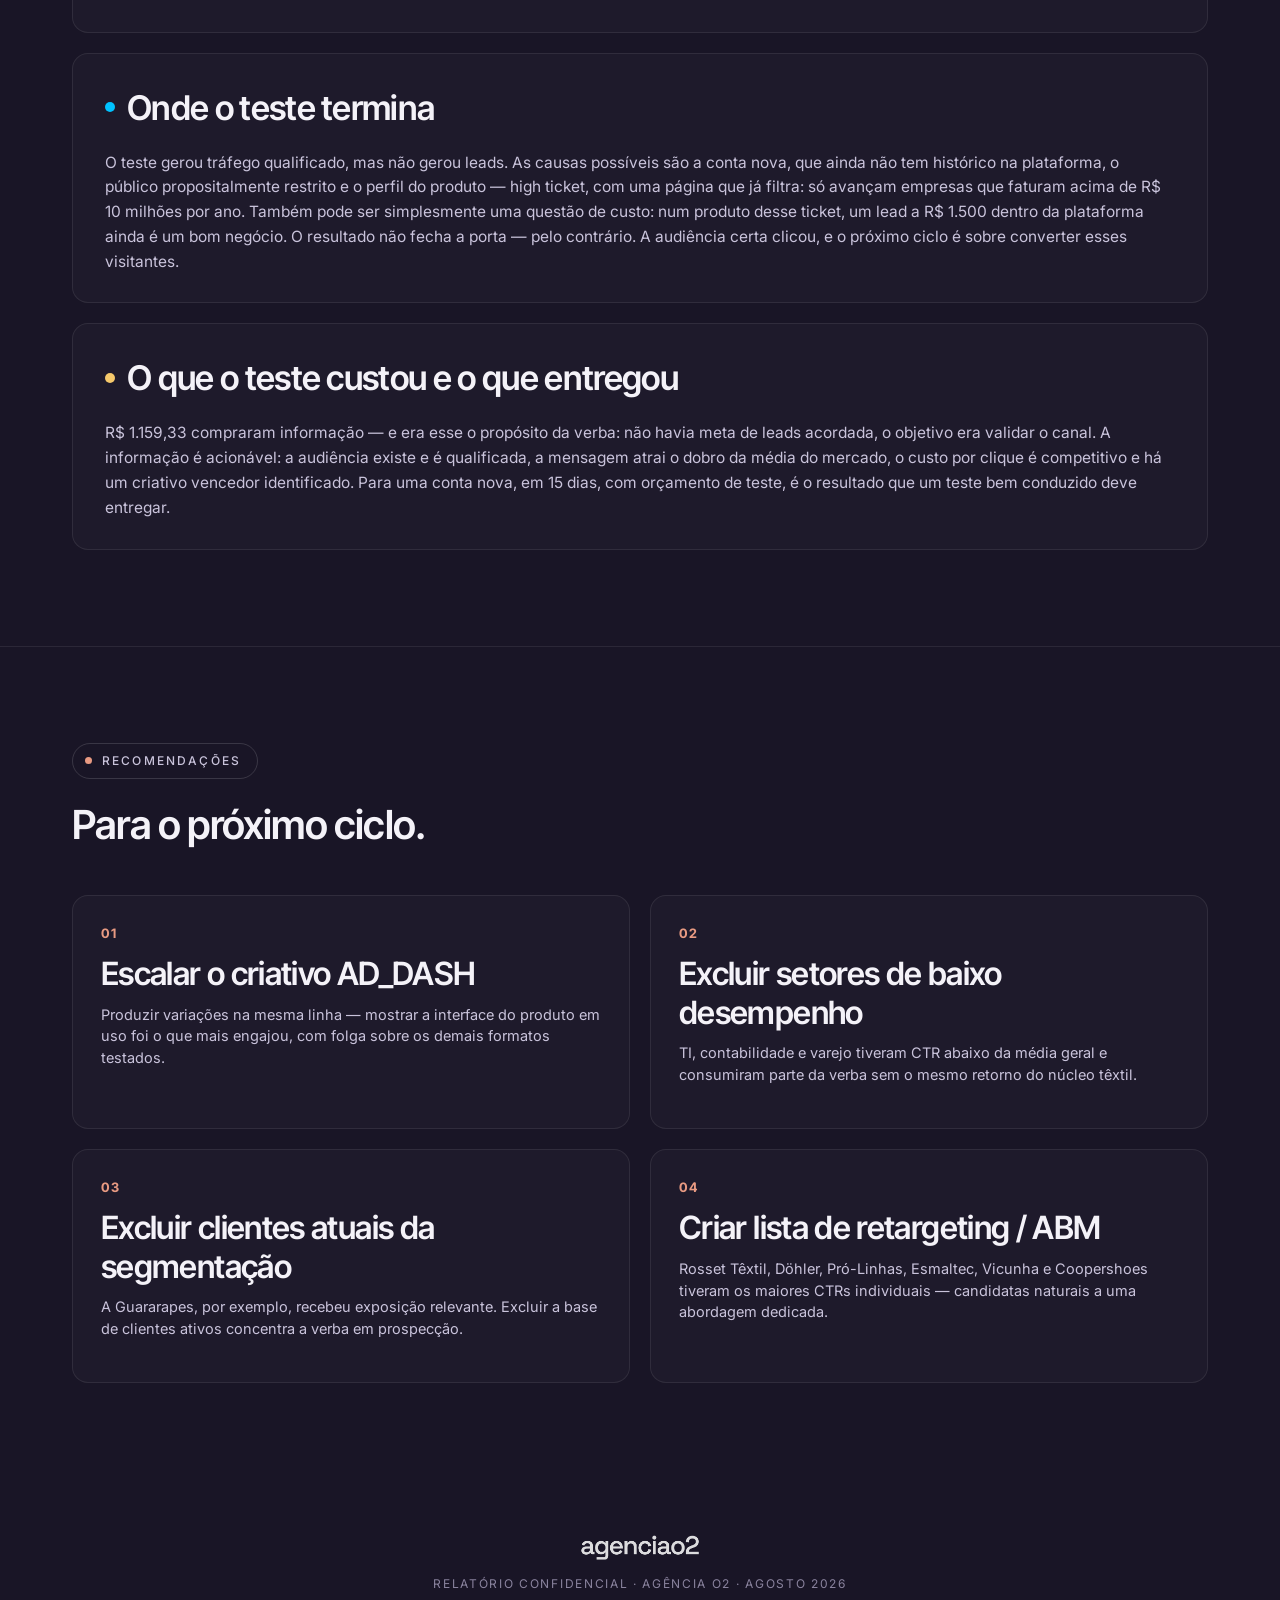
==== commit 0de4ebd8: "Suaviza copy sobre ausência de leads: apresenta causas como possibilidades e incentiva continuidade" ====
--- a/index.html
+++ b/index.html
@@ -304,7 +304,7 @@
       <div class="kpi-card">
         <div class="k">Leads (painel LinkedIn)</div>
         <div class="v">0</div>
-        <div class="ctx">nenhum lead gerado no período — conta nova, público muito segmentado e produto high ticket pesam</div>
+        <div class="ctx">nenhum lead no período — pode ser a conta nova, o público muito segmentado ou o ticket alto do produto</div>
       </div>
     </div>
   </div>
@@ -493,7 +493,7 @@
       </div>
       <div class="read-block info">
         <div class="rh"><span class="dot"></span>Onde o teste termina</div>
-        <p>O teste gerou tráfego qualificado, mas não gerou leads — e é importante dizer isso com clareza. Três fatores ajudam a entender o resultado: a conta é nova, sem histórico de aprendizado na plataforma; a segmentação é propositalmente restrita (lideranças do setor têxtil em grandes empresas); e o produto é high ticket — a própria página filtra leads, atendendo apenas empresas que faturam acima de R$ 10 milhões por ano. Nenhum desses fatores invalida o canal: eles definem o trabalho do próximo ciclo, que é transformar em conversão os 453 visitantes qualificados que chegaram ao site.</p>
+        <p>O teste gerou tráfego qualificado, mas não gerou leads. As causas possíveis são a conta nova, que ainda não tem histórico na plataforma, o público propositalmente restrito e o perfil do produto — high ticket, com uma página que já filtra: só avançam empresas que faturam acima de R$ 10 milhões por ano. Também pode ser simplesmente uma questão de custo: num produto desse ticket, um lead a R$ 1.500 dentro da plataforma ainda é um bom negócio. O resultado não fecha a porta — pelo contrário. A audiência certa clicou, e o próximo ciclo é sobre converter esses visitantes.</p>
       </div>
       <div class="read-block warn">
         <div class="rh"><span class="dot"></span>O que o teste custou e o que entregou</div>
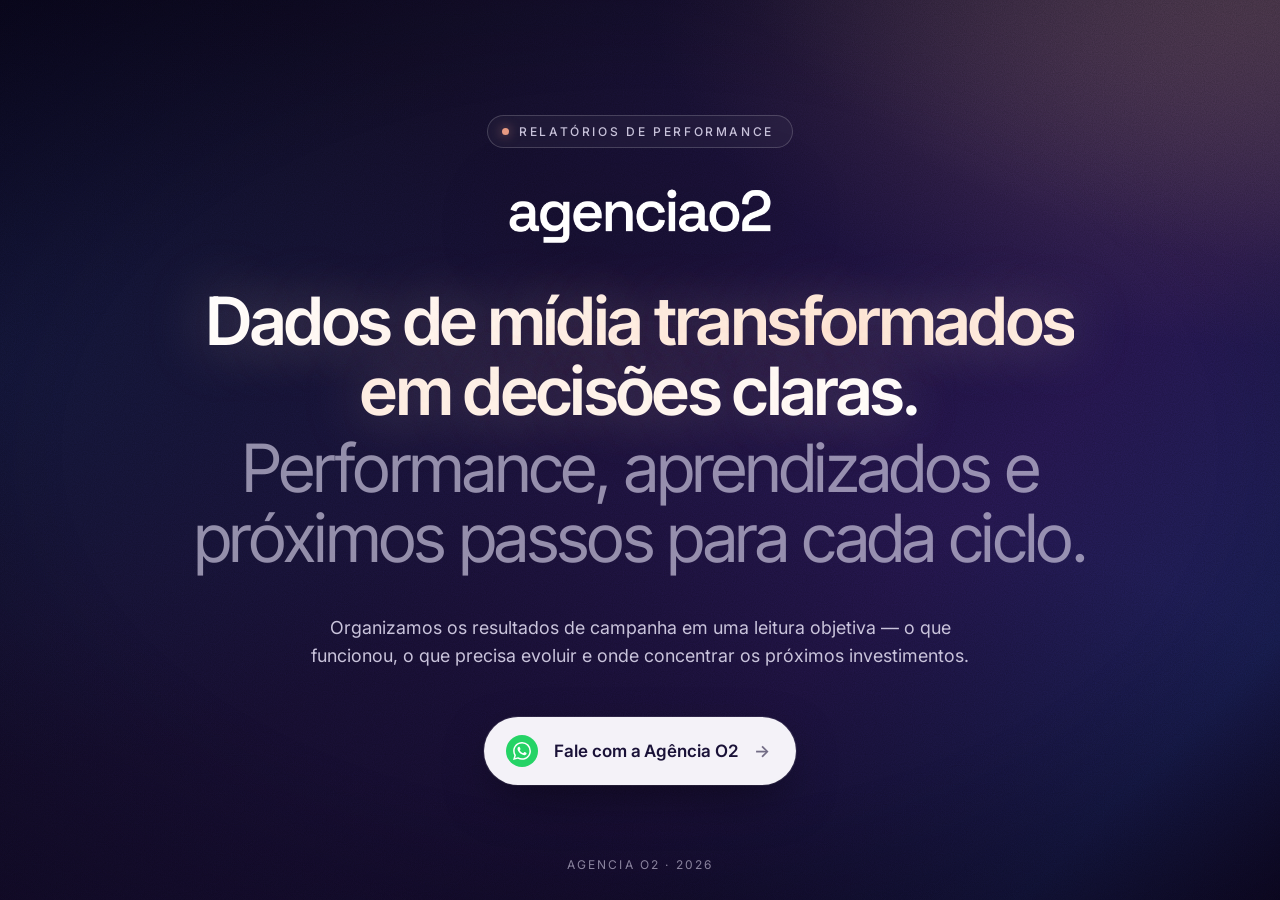
==== commit 19b57c65: "Cria landing de relatórios e rota da Outplan" ====
--- a/index.html
+++ b/index.html
@@ -3,733 +3,254 @@
 <head>
 <meta charset="UTF-8" />
 <meta name="viewport" content="width=device-width, initial-scale=1.0" />
-<title>Outplan · Relatório LinkedIn Ads — Julho 2026</title>
+<title>Agência O2 — Relatórios de Performance</title>
+<meta name="description" content="Relatórios de mídia e performance para decisões mais claras e ciclos mais eficientes." />
 <meta name="robots" content="noindex, nofollow" />
 <link rel="icon" type="image/png" href="assets/logo-o2.png" />
 <link rel="preconnect" href="https://fonts.googleapis.com" />
 <link rel="preconnect" href="https://fonts.gstatic.com" crossorigin />
-<link href="https://fonts.googleapis.com/css2?family=Inter:wght@400;500;600;700&family=Inter+Tight:wght@500;600;700&display=swap" rel="stylesheet" />
-<script src="https://cdn.jsdelivr.net/npm/chart.js@4.4.4/dist/chart.umd.min.js"></script>
+<link href="https://fonts.googleapis.com/css2?family=Inter:wght@300;400;500;600;700&family=Inter+Tight:wght@500;600;700&display=swap" rel="stylesheet" />
 <style>
   :root {
-    --bg: #191526;
-    --bg-deep: #120F1D;
+    --bg: #0F0B1C;
     --ink: #F4F2F8;
     --ink-soft: #C9C3DB;
     --ink-mute: #8A839E;
     --accent: #E89A82;
-    --accent-soft: rgba(232,154,130,0.14);
-    --cyan: #00C2FF;
-    --positive: #6EE7A8;
-    --warn: #F5C86B;
-    --line: rgba(255,255,255,0.08);
-    --line-strong: rgba(255,255,255,0.14);
-    --card: rgba(255,255,255,0.025);
-    --card-hi: rgba(255,255,255,0.045);
-  }
-  * { box-sizing: border-box; }
-  html { scroll-behavior: smooth; }
-  body {
-    margin: 0; background: var(--bg); color: var(--ink);
-    font-family: 'Inter', system-ui, sans-serif; -webkit-font-smoothing: antialiased;
-    line-height: 1.5;
-  }
-  ::selection { background: var(--accent); color: #2a1a14; }
-  img { max-width: 100%; display: block; }
-
-  .wrap { max-width: 1200px; margin: 0 auto; padding: 0 32px; }
-  section { padding: 96px 0; border-bottom: 1px solid var(--line); }
-  section:last-of-type { border-bottom: none; }
+    --whatsapp: #25D366;
+  }
+
+  * { box-sizing: border-box; margin: 0; padding: 0; }
+  html, body {
+    height: 100%;
+    background: var(--bg);
+    color: var(--ink);
+    font-family: 'Inter', system-ui, -apple-system, sans-serif;
+    -webkit-font-smoothing: antialiased;
+    overflow: hidden;
+  }
+
+  ::selection { background: var(--accent); color: #2A1A14; }
+
+  .bg {
+    position: fixed;
+    inset: 0;
+    z-index: 0;
+    background:
+      radial-gradient(ellipse 85% 70% at 110% -15%, rgba(248, 224, 205, 0.32), transparent 65%),
+      radial-gradient(ellipse 70% 55% at 100% 0%, rgba(232, 154, 130, 0.28), transparent 70%),
+      radial-gradient(ellipse 80% 70% at -5% 40%, rgba(28, 38, 92, 0.55), transparent 65%),
+      radial-gradient(ellipse 100% 80% at 50% 110%, rgba(8, 5, 22, 0.7), transparent 70%),
+      linear-gradient(135deg, #0A0820 0%, #15102E 22%, #1F1442 45%, #2B1A5A 68%, #1E2462 88%, #120C30 100%);
+  }
+
+  .grain {
+    position: fixed;
+    inset: 0;
+    z-index: 1;
+    pointer-events: none;
+    opacity: 0.35;
+    mix-blend-mode: overlay;
+    background-image: url("data:image/svg+xml;utf8,<svg xmlns='http://www.w3.org/2000/svg' width='240' height='240' viewBox='0 0 240 240'><filter id='n'><feTurbulence type='fractalNoise' baseFrequency='0.9' numOctaves='2' stitchTiles='stitch'/><feColorMatrix values='0 0 0 0 0 0 0 0 0 0 0 0 0 0 0 0 0 0 0.7 0'/></filter><rect width='240' height='240' filter='url(%23n)'/></svg>");
+  }
+
+  .vignette {
+    position: fixed;
+    inset: 0;
+    z-index: 2;
+    pointer-events: none;
+    background: radial-gradient(ellipse 90% 80% at 50% 50%, transparent 50%, rgba(8, 4, 20, 0.55) 100%);
+  }
+
+  .stage {
+    position: relative;
+    z-index: 3;
+    min-height: 100%;
+    display: flex;
+    align-items: center;
+    justify-content: center;
+    padding: 48px 32px;
+  }
+
+  .card {
+    width: 100%;
+    max-width: 1040px;
+    display: flex;
+    flex-direction: column;
+    align-items: center;
+    gap: 40px;
+    text-align: center;
+  }
+
+  .logo {
+    width: clamp(180px, 22vw, 280px);
+    height: auto;
+    display: block;
+    filter: drop-shadow(0 8px 40px rgba(0, 0, 0, 0.35));
+  }
 
   .eyebrow {
-    display: inline-flex; align-items: center; gap: 10px;
-    padding: 8px 16px 8px 12px; border: 1px solid var(--line-strong); border-radius: 100px;
-    font-size: 12px; font-weight: 500; letter-spacing: 0.18em; text-transform: uppercase;
-    color: var(--ink-soft); margin-bottom: 24px;
-  }
-  .eyebrow::before { content: ''; width: 7px; height: 7px; background: var(--accent); border-radius: 50%; flex-shrink: 0; }
-
-  h1, h2, h3, h4 { font-family: 'Inter Tight', 'Inter', sans-serif; margin: 0; letter-spacing: -0.02em; }
-  .display { font-weight: 600; font-size: clamp(36px, 5vw, 60px); line-height: 1.05; }
-  .display .soft { color: var(--ink-soft); font-weight: 500; display: block; margin-top: 6px; }
-  .h-section { font-weight: 600; font-size: clamp(28px, 3.4vw, 40px); line-height: 1.1; margin-bottom: 20px; }
-  .lead { font-size: 18px; line-height: 1.6; color: var(--ink-soft); max-width: 680px; }
-  .small { font-size: 13px; color: var(--ink-mute); line-height: 1.5; }
-  b, strong { color: var(--ink); font-weight: 600; }
-
-  /* ---------- Header ---------- */
-  header.top {
-    position: sticky; top: 0; z-index: 50;
-    background: rgba(25,21,38,0.85); backdrop-filter: blur(14px); -webkit-backdrop-filter: blur(14px);
-    border-bottom: 1px solid var(--line);
-  }
-  header.top .wrap { display: flex; align-items: center; justify-content: space-between; padding-top: 16px; padding-bottom: 16px; }
-  header.top .logo { height: 24px; width: auto; opacity: 0.95; }
-  header.top .tag { font-size: 12px; letter-spacing: 0.14em; text-transform: uppercase; color: var(--ink-mute); }
-
-  /* ---------- Hero / Capa ---------- */
-  .hero { padding-top: 100px; padding-bottom: 80px; border-bottom: 1px solid var(--line); position: relative; overflow: hidden; }
-  .hero::before {
-    content: ''; position: absolute; top: -20%; right: -10%; width: 700px; height: 700px;
-    background: radial-gradient(circle, rgba(232,154,130,0.16), transparent 70%);
+    display: inline-flex;
+    align-items: center;
+    gap: 10px;
+    padding: 8px 18px 8px 14px;
+    border: 1px solid rgba(255, 255, 255, 0.18);
+    border-radius: 100px;
+    background: rgba(255, 255, 255, 0.04);
+    color: var(--ink-soft);
+    font-size: 12px;
+    font-weight: 500;
+    letter-spacing: 0.22em;
+    text-transform: uppercase;
+    backdrop-filter: blur(8px);
+    -webkit-backdrop-filter: blur(8px);
+  }
+  .eyebrow::before {
+    content: '';
+    width: 7px;
+    height: 7px;
+    border-radius: 50%;
+    background: var(--accent);
+    box-shadow: 0 0 12px rgba(232, 154, 130, 0.7);
+  }
+
+  h1 {
+    max-width: 980px;
+    color: var(--ink);
+    font-family: 'Inter Tight', 'Inter', sans-serif;
+    font-size: clamp(38px, 5.2vw, 68px);
+    font-weight: 600;
+    letter-spacing: -0.025em;
+    line-height: 1.06;
+    text-wrap: balance;
+  }
+  h1 .highlight {
+    background: linear-gradient(110deg, #FFFFFF 0%, #FDE7D7 45%, #FFFFFF 100%);
+    background-clip: text;
+    color: transparent;
+    text-shadow: 0 0 60px rgba(248, 224, 205, 0.35);
+    -webkit-background-clip: text;
+    -webkit-text-fill-color: transparent;
+  }
+  h1 .soft {
+    display: block;
+    margin-top: 6px;
+    color: rgba(201, 195, 219, 0.7);
+    font-weight: 400;
+  }
+
+  .lead {
+    max-width: 680px;
+    color: var(--ink-soft);
+    font-size: clamp(16px, 1.4vw, 19px);
+    line-height: 1.55;
+    text-wrap: pretty;
+  }
+
+  .cta {
+    display: inline-flex;
+    align-items: center;
+    gap: 16px;
+    margin-top: 8px;
+    padding: 18px 26px 18px 22px;
+    border-radius: 100px;
+    background: var(--ink);
+    box-shadow: 0 18px 50px -12px rgba(0, 0, 0, 0.5), 0 0 0 1px rgba(255, 255, 255, 0.1);
+    color: #1A1238;
+    font-family: 'Inter', sans-serif;
+    font-size: 17px;
+    font-weight: 600;
+    letter-spacing: -0.005em;
+    text-decoration: none;
+    transition: transform .2s ease, box-shadow .3s ease, background .3s ease;
+  }
+  .cta:hover {
+    transform: translateY(-2px);
+    box-shadow: 0 28px 60px -12px rgba(0, 0, 0, 0.6), 0 0 0 1px rgba(255, 255, 255, 0.15);
+  }
+  .cta:focus-visible {
+    outline: 3px solid var(--accent);
+    outline-offset: 6px;
+  }
+  .wa-icon {
+    width: 32px;
+    height: 32px;
+    display: grid;
+    place-items: center;
+    flex-shrink: 0;
+    border-radius: 50%;
+    background: var(--whatsapp);
+  }
+  .wa-icon svg { width: 18px; height: 18px; fill: #FFFFFF; }
+  .arrow {
+    display: inline-block;
+    color: rgba(26, 18, 56, 0.6);
+    transition: transform .25s ease;
+  }
+  .cta:hover .arrow { transform: translateX(4px); color: #1A1238; }
+
+  .foot {
+    position: fixed;
+    right: 0;
+    bottom: 28px;
+    left: 0;
+    z-index: 4;
+    color: var(--ink-mute);
+    font-size: 12px;
+    letter-spacing: 0.18em;
+    text-align: center;
+    text-transform: uppercase;
     pointer-events: none;
   }
-  .hero .wrap { position: relative; }
-  .hero .channel-logo { display: block; width: 44px; height: 44px; margin-bottom: 28px; border-radius: 10px; }
-  .hero .meta {
-    margin-top: 48px; display: grid; grid-template-columns: repeat(3, 1fr); gap: 32px;
-    max-width: 760px; padding-top: 32px; border-top: 1px solid var(--line);
-  }
-  .hero .meta .k { font-size: 11px; letter-spacing: 0.16em; text-transform: uppercase; color: var(--ink-mute); margin-bottom: 8px; }
-  .hero .meta .v { font-size: 18px; font-weight: 600; font-family: 'Inter Tight', sans-serif; }
-
-  /* ---------- KPI grid ---------- */
-  .kpi-grid { display: grid; grid-template-columns: repeat(3, 1fr); gap: 1px; background: var(--line); border: 1px solid var(--line); border-radius: 18px; overflow: hidden; margin-top: 8px; }
-  .kpi-card { background: var(--bg); padding: 32px 28px; }
-  .kpi-card .k { font-size: 12px; letter-spacing: 0.14em; text-transform: uppercase; color: var(--ink-mute); margin-bottom: 12px; }
-  .kpi-card .v { font-size: 40px; font-weight: 700; font-family: 'Inter Tight', sans-serif; font-variant-numeric: tabular-nums; letter-spacing: -0.02em; }
-  .kpi-card .v.accent { color: var(--accent); }
-  .kpi-card .ctx { margin-top: 10px; font-size: 13.5px; color: var(--ink-soft); line-height: 1.4; }
-  .kpi-card .ctx b { color: var(--positive); }
-
-  /* ---------- Campaign comparison ---------- */
-  .camp-grid { display: grid; grid-template-columns: 1fr 1fr; gap: 24px; margin-top: 48px; }
-  .camp-card { border: 1px solid var(--line); border-radius: 18px; padding: 32px; background: var(--card); position: relative; }
-  .camp-card.winner { border-color: rgba(232,154,130,0.4); background: linear-gradient(180deg, rgba(232,154,130,0.06), transparent 40%), var(--card); box-shadow: 0 30px 70px -35px rgba(232,154,130,0.3); }
-  .camp-card .tag-win {
-    position: absolute; top: -13px; left: 32px; background: var(--accent); color: #2a1a14;
-    font-size: 11px; font-weight: 700; letter-spacing: 0.1em; text-transform: uppercase;
-    padding: 6px 14px; border-radius: 100px;
-  }
-  .camp-card .kind { font-size: 12px; letter-spacing: 0.14em; text-transform: uppercase; color: var(--ink-mute); }
-  .camp-card .name { font-size: 22px; font-weight: 600; font-family: 'Inter Tight', sans-serif; margin-top: 8px; }
-  .camp-card .period { font-size: 13px; color: var(--ink-mute); margin-top: 4px; }
-  .camp-card .stat-row { display: grid; grid-template-columns: 1fr 1fr; gap: 18px; margin-top: 24px; padding-top: 24px; border-top: 1px solid var(--line); }
-  .camp-card .stat .k { font-size: 11px; letter-spacing: 0.1em; text-transform: uppercase; color: var(--ink-mute); }
-  .camp-card .stat .v { font-size: 24px; font-weight: 700; font-family: 'Inter Tight', sans-serif; margin-top: 4px; font-variant-numeric: tabular-nums; }
-  .camp-card .stat .v.hi { color: var(--accent); }
-  .insight-bar {
-    margin-top: 32px; padding: 20px 24px; border-radius: 14px; background: var(--accent-soft);
-    border: 1px solid rgba(232,154,130,0.3); font-size: 16px; font-weight: 500; color: var(--ink);
-  }
-
-  /* ---------- Chart ---------- */
-  .chart-box { margin-top: 48px; border: 1px solid var(--line); border-radius: 18px; padding: 32px 28px 24px; background: var(--card); }
-  .chart-canvas-wrap { position: relative; height: 360px; }
-  .chart-legend { display: flex; gap: 24px; margin-top: 16px; flex-wrap: wrap; }
-  .chart-legend .item { display: flex; align-items: center; gap: 8px; font-size: 13px; color: var(--ink-soft); }
-  .chart-legend .dot { width: 10px; height: 10px; border-radius: 3px; }
-
-  /* ---------- Audience ---------- */
-  .aud-grid { display: grid; grid-template-columns: 1.3fr 1fr; gap: 24px; margin-top: 48px; }
-  .aud-card { border: 1px solid var(--line); border-radius: 18px; padding: 32px 28px; background: var(--card); }
-  .aud-card h3 { font-size: 15px; font-weight: 600; letter-spacing: 0.02em; margin-bottom: 24px; color: var(--ink-soft); text-transform: uppercase; letter-spacing: 0.1em; font-size: 12px; }
-  .bar-row { margin-bottom: 16px; }
-  .bar-row:last-child { margin-bottom: 0; }
-  .bar-row .lbl { display: flex; justify-content: space-between; font-size: 13.5px; margin-bottom: 6px; }
-  .bar-row .lbl .name { color: var(--ink-soft); }
-  .bar-row .lbl .name.hi { color: var(--ink); font-weight: 600; }
-  .bar-row .lbl .pct { font-variant-numeric: tabular-nums; color: var(--ink-mute); }
-  .bar-track { height: 8px; border-radius: 100px; background: rgba(255,255,255,0.06); overflow: hidden; }
-  .bar-fill { height: 100%; border-radius: 100px; background: var(--ink-mute); }
-  .bar-fill.hi { background: linear-gradient(90deg, var(--accent), #C97A62); }
-
-  .donut-wrap { display: flex; flex-direction: column; align-items: center; gap: 28px; margin-top: 8px; }
-  .donut-wrap canvas { max-width: 240px; max-height: 240px; }
-  .donut-legend { display: grid; gap: 12px; width: 100%; }
-  .donut-legend .item { display: flex; align-items: center; gap: 10px; font-size: 13.5px; }
-  .donut-legend .sw { width: 11px; height: 11px; border-radius: 3px; flex-shrink: 0; }
-  .donut-legend .lbl { color: var(--ink-soft); flex: 1; }
-  .donut-legend .val { font-weight: 600; font-variant-numeric: tabular-nums; }
-
-  .companies-box { margin-top: 24px; border: 1px solid var(--line); border-radius: 18px; padding: 32px 28px; background: var(--card); }
-  .companies-box h3 { text-transform: uppercase; letter-spacing: 0.1em; font-size: 12px; color: var(--ink-soft); margin-bottom: 24px; font-weight: 600; }
-  .chip-grid { display: grid; grid-template-columns: repeat(auto-fill, minmax(200px, 1fr)); gap: 10px; }
-  .chip {
-    border: 1px solid var(--line); border-radius: 12px; padding: 12px 14px; background: rgba(255,255,255,0.02);
-  }
-  .chip.hi { border-color: rgba(232,154,130,0.35); background: var(--accent-soft); }
-  .chip .name { font-size: 16px; font-weight: 600; color: var(--ink); letter-spacing: -0.01em; }
-  .chip .stats { margin-top: 4px; font-size: 11.5px; color: var(--ink-mute); font-variant-numeric: tabular-nums; }
-  .footnote {
-    margin-top: 24px; padding: 16px 20px; border-radius: 12px; background: rgba(255,255,255,0.02);
-    border: 1px solid var(--line); font-size: 13.5px; color: var(--ink-soft); line-height: 1.55;
-  }
-
-  /* ---------- Creatives ---------- */
-  .creative-grid { display: grid; grid-template-columns: repeat(4, 1fr); gap: 20px; margin-top: 48px; }
-  .creative-card {
-    border: 1px solid var(--line); border-radius: 16px; overflow: hidden; background: var(--card);
-    cursor: pointer; transition: transform .2s ease, border-color .2s ease; position: relative;
-  }
-  .creative-card:hover { transform: translateY(-3px); border-color: var(--line-strong); }
-  .creative-card.winner { border-color: rgba(232,154,130,0.45); }
-  .creative-card .thumb { aspect-ratio: 4/5; overflow: hidden; background: #0c0a16; position: relative; }
-  .creative-card .thumb img { width: 100%; height: 100%; object-fit: cover; }
-  .creative-card .badge {
-    position: absolute; top: 10px; left: 10px; background: var(--accent); color: #2a1a14;
-    font-size: 10px; font-weight: 700; letter-spacing: 0.08em; text-transform: uppercase;
-    padding: 5px 10px; border-radius: 100px;
-  }
-  .creative-card .zoom-hint {
-    position: absolute; bottom: 10px; right: 10px; width: 30px; height: 30px; border-radius: 50%;
-    background: rgba(15,12,25,0.75); backdrop-filter: blur(6px); display: grid; place-items: center;
-    color: var(--ink); opacity: 0; transition: opacity .2s ease;
-  }
-  .creative-card:hover .zoom-hint { opacity: 1; }
-  .creative-card .zoom-hint svg { width: 15px; height: 15px; }
-  .creative-card .info { padding: 18px 16px 20px; }
-  .creative-card .name { font-size: 13.5px; font-weight: 600; margin-bottom: 12px; }
-  .creative-card .stats { display: grid; grid-template-columns: 1fr 1fr; gap: 8px 12px; }
-  .creative-card .stat .k { font-size: 10px; letter-spacing: 0.06em; text-transform: uppercase; color: var(--ink-mute); }
-  .creative-card .stat .v { font-size: 14px; font-weight: 600; font-variant-numeric: tabular-nums; margin-top: 2px; }
-  .creative-card .stat .v.hi { color: var(--accent); }
-
-  /* Lightbox */
-  .lightbox {
-    position: fixed; inset: 0; z-index: 200; background: rgba(8,6,14,0.92); backdrop-filter: blur(6px);
-    display: none; align-items: center; justify-content: center; padding: 40px;
-  }
-  .lightbox.open { display: flex; }
-  .lightbox img { max-width: min(90vw, 620px); max-height: 86vh; border-radius: 12px; box-shadow: 0 40px 100px -30px rgba(0,0,0,0.7); }
-  .lightbox .close {
-    position: fixed; top: 28px; right: 32px; width: 44px; height: 44px; border-radius: 50%;
-    border: 1px solid var(--line-strong); background: rgba(25,21,38,0.7); color: var(--ink);
-    display: grid; place-items: center; cursor: pointer;
-  }
-  .lightbox .close svg { width: 18px; height: 18px; }
-
-  /* ---------- Leitura ---------- */
-  .read-grid { display: grid; gap: 20px; margin-top: 48px; }
-  .read-block { border: 1px solid var(--line); border-radius: 16px; padding: 28px 32px; background: var(--card); }
-  .read-block .rh { display: flex; align-items: center; gap: 12px; font-family: 'Inter Tight', 'Inter', sans-serif; font-size: clamp(24px, 2.8vw, 34px); font-weight: 600; letter-spacing: -0.02em; margin-bottom: 18px; }
-  .read-block .rh .dot { width: 10px; height: 10px; border-radius: 50%; flex-shrink: 0; }
-  .read-block.ok .rh .dot { background: var(--positive); }
-  .read-block.warn .rh .dot { background: var(--warn); }
-  .read-block.info .rh .dot { background: var(--cyan); }
-  .read-block ul { margin: 0; padding: 0; list-style: none; display: grid; gap: 12px; }
-  .read-block li { position: relative; padding-left: 22px; font-size: 15.5px; color: var(--ink-soft); line-height: 1.55; }
-  .read-block li::before { content: ''; position: absolute; left: 0; top: 10px; width: 9px; height: 1.5px; background: var(--accent); }
-  .read-block p { font-size: 15.5px; color: var(--ink-soft); line-height: 1.6; margin: 0; }
-
-  /* ---------- Next steps ---------- */
-  .steps-grid { display: grid; grid-template-columns: repeat(2, 1fr); gap: 20px; margin-top: 48px; }
-  .step-card { border: 1px solid var(--line); border-radius: 16px; padding: 28px; background: var(--card); }
-  .step-card .num { font-family: 'Inter Tight', sans-serif; font-size: 13px; font-weight: 700; color: var(--accent); letter-spacing: 0.06em; }
-  .step-card h4 { font-size: clamp(22px, 2.6vw, 32px); font-weight: 600; margin-top: 12px; line-height: 1.2; }
-  .step-card p { font-size: 14.5px; color: var(--ink-soft); margin-top: 10px; line-height: 1.5; }
-
-  /* ---------- Footer ---------- */
-  footer { padding: 56px 0 72px; text-align: center; }
-  footer img { height: 26px; margin: 0 auto 14px; opacity: 0.85; }
-  footer .tag { font-size: 12px; letter-spacing: 0.14em; text-transform: uppercase; color: var(--ink-mute); }
-
-  @media (max-width: 860px) {
-    .wrap { padding: 0 20px; }
-    section { padding: 64px 0; }
-    .hero { padding-top: 64px; }
-    .hero .meta { grid-template-columns: 1fr; gap: 20px; }
-    .kpi-grid { grid-template-columns: 1fr 1fr; }
-    .camp-grid { grid-template-columns: 1fr; }
-    .aud-grid { grid-template-columns: 1fr; }
-    .creative-grid { grid-template-columns: 1fr 1fr; }
-    .steps-grid { grid-template-columns: 1fr; }
-    .chip-grid { grid-template-columns: repeat(auto-fill, minmax(150px, 1fr)); }
-  }
-  @media (max-width: 520px) {
-    .kpi-grid { grid-template-columns: 1fr; }
-    .creative-grid { grid-template-columns: 1fr; }
+
+  @media (max-width: 640px) {
+    body { overflow-y: auto; }
+    .stage { min-height: 100vh; padding: 32px 24px 100px; }
+    .card { gap: 32px; }
+    .cta { gap: 12px; padding: 16px 22px 16px 18px; font-size: 15px; }
+    .wa-icon { width: 28px; height: 28px; }
+    .wa-icon svg { width: 16px; height: 16px; }
+  }
+
+  @media (prefers-reduced-motion: reduce) {
+    *, *::before, *::after { transition-duration: 0.01ms !important; }
   }
 </style>
 </head>
 <body>
 
-<header class="top">
-  <div class="wrap">
+<div class="bg"></div>
+<div class="grain"></div>
+<div class="vignette"></div>
+
+<main class="stage">
+  <div class="card">
+    <span class="eyebrow">Relatórios de performance</span>
     <img class="logo" src="assets/logo-o2.png" alt="Agência O2" />
-    <span class="tag">Relatório confidencial</span>
+    <h1>
+      <span class="highlight">Dados de mídia transformados em decisões claras.</span>
+      <span class="soft">Performance, aprendizados e próximos passos para cada ciclo.</span>
+    </h1>
+    <p class="lead">
+      Organizamos os resultados de campanha em uma leitura objetiva —
+      o que funcionou, o que precisa evoluir e onde concentrar os próximos investimentos.
+    </p>
+    <a class="cta"
+       href="https://api.whatsapp.com/send?phone=5547996461562&amp;text=Vim%20pela%20p%C3%A1gina%20de%20relat%C3%B3rios%20e%20quero%20falar%20sobre%20performance%20e%20m%C3%ADdia."
+       target="_blank" rel="noopener"
+       aria-label="Falar com a Agência O2 pelo WhatsApp">
+      <span class="wa-icon" aria-hidden="true">
+        <svg viewBox="0 0 24 24" xmlns="http://www.w3.org/2000/svg">
+          <path d="M17.472 14.382c-.297-.149-1.758-.867-2.03-.967-.273-.099-.471-.148-.67.15-.197.297-.767.966-.94 1.164-.173.199-.347.223-.644.075-.297-.15-1.255-.463-2.39-1.475-.883-.788-1.48-1.761-1.653-2.059-.173-.297-.018-.458.13-.606.134-.133.298-.347.446-.52.149-.174.198-.298.298-.497.099-.198.05-.371-.025-.52-.075-.149-.669-1.612-.916-2.207-.242-.579-.487-.5-.669-.51-.173-.008-.371-.01-.57-.01-.198 0-.52.074-.792.372-.272.297-1.04 1.016-1.04 2.479 0 1.462 1.065 2.875 1.213 3.074.149.198 2.096 3.2 5.077 4.487.709.306 1.262.489 1.694.625.712.227 1.36.195 1.871.118.571-.085 1.758-.719 2.006-1.413.248-.694.248-1.289.173-1.413-.074-.124-.272-.198-.57-.347m-5.421 7.403h-.004a9.87 9.87 0 01-5.031-1.378l-.361-.214-3.741.982.998-3.648-.235-.374a9.86 9.86 0 01-1.51-5.26c.001-5.45 4.436-9.884 9.888-9.884 2.64 0 5.122 1.03 6.988 2.898a9.825 9.825 0 012.893 6.994c-.003 5.45-4.437 9.884-9.885 9.884m8.413-18.297A11.815 11.815 0 0012.05 0C5.495 0 .16 5.335.157 11.892c0 2.096.547 4.142 1.588 5.945L.057 24l6.305-1.654a11.882 11.882 0 005.683 1.448h.005c6.554 0 11.89-5.335 11.893-11.893a11.821 11.821 0 00-3.48-8.413z"/>
+        </svg>
+      </span>
+      Fale com a Agência O2
+      <span class="arrow" aria-hidden="true">→</span>
+    </a>
   </div>
-</header>
-
-<!-- ============ 1. CAPA ============ -->
-<section class="hero">
-  <div class="wrap">
-    <svg class="channel-logo" viewBox="0 0 24 24" role="img" aria-label="LinkedIn">
-      <rect width="24" height="24" rx="4" fill="#0A66C2"/>
-      <path fill="#ffffff" d="M20.447 20.452h-3.554v-5.569c0-1.328-.027-3.037-1.852-3.037-1.853 0-2.136 1.445-2.136 2.939v5.667H9.351V9h3.414v1.561h.046c.477-.9 1.637-1.85 3.37-1.85 3.601 0 4.267 2.37 4.267 5.455v6.286zM5.337 7.433c-1.144 0-2.063-.926-2.063-2.065 0-1.138.92-2.063 2.063-2.063 1.14 0 2.064.925 2.064 2.063 0 1.139-.925 2.065-2.064 2.065zm1.782 13.019H3.555V9h3.564v11.452z" transform="scale(0.82) translate(2.1,2.1)"/>
-    </svg>
-    <div class="eyebrow">Relatório de Performance · LinkedIn Ads</div>
-    <h1 class="display">Teste de validação — setor têxtil<span class="soft">Outplan · OutBuyCenter</span></h1>
-    <div class="meta">
-      <div><div class="k">Período</div><div class="v">07–21 jul 2026</div></div>
-      <div><div class="k">Investimento</div><div class="v">R$ 1.159,33</div></div>
-      <div><div class="k">Natureza</div><div class="v">Teste de validação</div></div>
-    </div>
-  </div>
-</section>
-
-<!-- ============ 2. NÚMEROS DO PERÍODO ============ -->
-<section id="numeros">
-  <div class="wrap">
-    <div class="eyebrow">Visão geral</div>
-    <h2 class="h-section">Os números do período.</h2>
-    <p class="lead">Quinze dias de teste, com otimização em tempo real — o resultado consolidado abaixo já reflete os ajustes feitos ao longo do caminho.</p>
-
-    <div class="kpi-grid">
-      <div class="kpi-card">
-        <div class="k">Investimento</div>
-        <div class="v">R$ 1.159</div>
-        <div class="ctx">em 15 dias de teste</div>
-      </div>
-      <div class="kpi-card">
-        <div class="k">Impressões</div>
-        <div class="v">51.426</div>
-        <div class="ctx">31.091 pessoas alcançadas</div>
-      </div>
-      <div class="kpi-card">
-        <div class="k">Cliques no site</div>
-        <div class="v">453</div>
-        <div class="ctx">tráfego qualificado</div>
-      </div>
-      <div class="kpi-card">
-        <div class="k">CTR médio</div>
-        <div class="v accent">0,88%</div>
-        <div class="ctx"><b>o dobro</b> da média do LinkedIn (~0,44%)</div>
-      </div>
-      <div class="kpi-card">
-        <div class="k">CPC médio</div>
-        <div class="v">R$ 2,56</div>
-        <div class="ctx">R$ 1,48 na configuração otimizada</div>
-      </div>
-      <div class="kpi-card">
-        <div class="k">Leads (painel LinkedIn)</div>
-        <div class="v">0</div>
-        <div class="ctx">nenhum lead no período — pode ser a conta nova, o público muito segmentado ou o ticket alto do produto</div>
-      </div>
-    </div>
-  </div>
-</section>
-
-<!-- ============ 3. O QUE FOI TESTADO ============ -->
-<section id="campanhas">
-  <div class="wrap">
-    <div class="eyebrow">A comparação</div>
-    <h2 class="h-section">Duas hipóteses, testadas em sequência.</h2>
-    <p class="lead">Como a conta era nova, o teste começou com uma campanha de PageViews para gerar dados e entender a audiência. Com essa leitura em mãos, lançamos uma segunda configuração — e a comparação entre as duas definiu o resultado.</p>
-
-    <div class="camp-grid">
-      <div class="camp-card">
-        <div class="kind">Configuração 01</div>
-        <div class="name">CP01 · [PageView]</div>
-        <div class="period">Ativa de 07 a 17 de julho</div>
-        <div class="stat-row">
-          <div class="stat"><div class="k">Investimento</div><div class="v">R$ 644,90</div></div>
-          <div class="stat"><div class="k">Cliques</div><div class="v">105</div></div>
-          <div class="stat"><div class="k">CTR</div><div class="v">0,44%</div></div>
-          <div class="stat"><div class="k">CPC</div><div class="v">R$ 6,14</div></div>
-        </div>
-      </div>
-      <div class="camp-card winner">
-        <div class="tag-win">Vencedora</div>
-        <div class="kind">Configuração 02</div>
-        <div class="name">CP02 · [Lead]</div>
-        <div class="period">Ativa de 15 a 21 de julho</div>
-        <div class="stat-row">
-          <div class="stat"><div class="k">Investimento</div><div class="v">R$ 514,43</div></div>
-          <div class="stat"><div class="k">Cliques</div><div class="v hi">348</div></div>
-          <div class="stat"><div class="k">CTR</div><div class="v hi">1,26%</div></div>
-          <div class="stat"><div class="k">CPC</div><div class="v hi">R$ 1,48</div></div>
-        </div>
-      </div>
-    </div>
-
-    <div class="insight-bar">A segunda configuração triplicou o CTR e reduziu o custo por clique em 76% — e concentrou 77% de todos os cliques do teste, com menos investimento que a primeira.</div>
-  </div>
-</section>
-
-<!-- ============ 4. EVOLUÇÃO ============ -->
-<section id="evolucao">
-  <div class="wrap">
-    <div class="eyebrow">Linha do tempo</div>
-    <h2 class="h-section">O ponto de virada.</h2>
-    <p class="lead">A partir de 15/07 — quando a segunda configuração entra no ar — o CTR diário muda de patamar e nunca mais retorna ao nível anterior.</p>
-
-    <div class="chart-box">
-      <div class="chart-canvas-wrap"><canvas id="evoChart"></canvas></div>
-      <div class="chart-legend">
-        <div class="item"><span class="dot" style="background:var(--ink-mute)"></span>Investimento diário (R$)</div>
-        <div class="item"><span class="dot" style="background:var(--accent)"></span>CTR diário (%)</div>
-        <div class="item"><span class="dot" style="background:var(--cyan)"></span>Marco: entra a CP02 (15/07)</div>
-      </div>
-    </div>
-  </div>
-</section>
-
-<!-- ============ 5. PÚBLICO IMPACTADO ============ -->
-<section id="publico">
-  <div class="wrap">
-    <div class="eyebrow">Segmentação</div>
-    <h2 class="h-section">A verba encontrou quem precisava encontrar.</h2>
-    <p class="lead">76% de toda a entrega concentrada em têxtil e vestuário — e o setor têxtil teve CTR de 0,95%, acima da média geral do teste.</p>
-
-    <div class="aud-grid">
-      <div class="aud-card">
-        <h3>Setor da empresa · top 10 por impressões</h3>
-        <div id="setorBars"></div>
-      </div>
-      <div class="aud-card">
-        <h3>Porte da empresa</h3>
-        <div class="donut-wrap">
-          <canvas id="porteDonut"></canvas>
-          <div class="donut-legend" id="porteLegend"></div>
-        </div>
-      </div>
-    </div>
-
-    <div class="companies-box">
-      <h3>Empresas impactadas · 25 empresas com maior volume de impressões</h3>
-      <div class="chip-grid" id="companiesGrid"></div>
-      <div class="footnote">
-        <b>Sobre a Guararapes:</b> já é cliente da Outplan. Nesse caso, a exposição funcionou como
-        reforço de marca junto a uma conta ativa — não como prospecção. Nos próximos ciclos, clientes
-        atuais podem ser excluídos da segmentação para concentrar a verba em novos negócios.
-      </div>
-    </div>
-  </div>
-</section>
-
-<!-- ============ 6. CRIATIVOS ============ -->
-<section id="criativos">
-  <div class="wrap">
-    <div class="eyebrow">Os anúncios</div>
-    <h2 class="h-section">O produto em uso foi o que mais engajou.</h2>
-    <p class="lead">Quatro criativos rodaram no período. Clique em qualquer um para ver em tamanho maior.</p>
-
-    <div class="creative-grid">
-      <div class="creative-card winner" data-full="assets/criativos/ad-dash-full.webp" data-name="AD_DASH_1080x1350">
-        <div class="thumb">
-          <span class="badge">Vencedor</span>
-          <img src="assets/criativos/ad-dash-card.webp" alt="Criativo AD_DASH" />
-          <span class="zoom-hint"><svg viewBox="0 0 24 24" fill="none" stroke="currentColor" stroke-width="2"><circle cx="11" cy="11" r="7"/><path d="M21 21l-4.3-4.3"/></svg></span>
-        </div>
-        <div class="info">
-          <div class="name">AD_DASH_1080x1350</div>
-          <div class="stats">
-            <div class="stat"><div class="k">Cliques</div><div class="v hi">321</div></div>
-            <div class="stat"><div class="k">CTR</div><div class="v hi">1,31%</div></div>
-            <div class="stat"><div class="k">CPC</div><div class="v">R$ 1,99</div></div>
-            <div class="stat"><div class="k">Atenção</div><div class="v">8,02s</div></div>
-          </div>
-        </div>
-      </div>
-
-      <div class="creative-card" data-full="assets/criativos/ad4-full.webp" data-name="AD4_1080x1350">
-        <div class="thumb">
-          <img src="assets/criativos/ad4-card.webp" alt="Criativo AD4" />
-          <span class="zoom-hint"><svg viewBox="0 0 24 24" fill="none" stroke="currentColor" stroke-width="2"><circle cx="11" cy="11" r="7"/><path d="M21 21l-4.3-4.3"/></svg></span>
-        </div>
-        <div class="info">
-          <div class="name">AD4_1080x1350</div>
-          <div class="stats">
-            <div class="stat"><div class="k">Cliques</div><div class="v">56</div></div>
-            <div class="stat"><div class="k">CTR</div><div class="v">0,55%</div></div>
-            <div class="stat"><div class="k">CPC</div><div class="v">R$ 3,49</div></div>
-            <div class="stat"><div class="k">Atenção</div><div class="v">4,25s</div></div>
-          </div>
-        </div>
-      </div>
-
-      <div class="creative-card" data-full="assets/criativos/ad-08-full.webp" data-name="AD_08_v3_1080x1350">
-        <div class="thumb">
-          <img src="assets/criativos/ad-08-card.webp" alt="Criativo AD_08_v3" />
-          <span class="zoom-hint"><svg viewBox="0 0 24 24" fill="none" stroke="currentColor" stroke-width="2"><circle cx="11" cy="11" r="7"/><path d="M21 21l-4.3-4.3"/></svg></span>
-        </div>
-        <div class="info">
-          <div class="name">AD_08_v3_1080x1350</div>
-          <div class="stats">
-            <div class="stat"><div class="k">Cliques</div><div class="v">38</div></div>
-            <div class="stat"><div class="k">CTR</div><div class="v">0,44%</div></div>
-            <div class="stat"><div class="k">CPC</div><div class="v">R$ 4,81</div></div>
-            <div class="stat"><div class="k">Atenção</div><div class="v">6,35s</div></div>
-          </div>
-        </div>
-      </div>
-
-      <div class="creative-card" data-full="assets/criativos/ad-pessoa-v2-full.webp" data-name="AD_PESSOA_V2_1080x1350">
-        <div class="thumb">
-          <img src="assets/criativos/ad-pessoa-v2-card.webp" alt="Criativo AD_PESSOA_V2" />
-          <span class="zoom-hint"><svg viewBox="0 0 24 24" fill="none" stroke="currentColor" stroke-width="2"><circle cx="11" cy="11" r="7"/><path d="M21 21l-4.3-4.3"/></svg></span>
-        </div>
-        <div class="info">
-          <div class="name">AD_PESSOA_V2_1080x1350</div>
-          <div class="stats">
-            <div class="stat"><div class="k">Cliques</div><div class="v">38</div></div>
-            <div class="stat"><div class="k">CTR</div><div class="v">0,48%</div></div>
-            <div class="stat"><div class="k">CPC</div><div class="v">R$ 3,79</div></div>
-            <div class="stat"><div class="k">Atenção</div><div class="v">3,45s</div></div>
-          </div>
-        </div>
-      </div>
-    </div>
-  </div>
-</section>
-
-<!-- ============ 7. LEITURA ============ -->
-<section id="leitura">
-  <div class="wrap">
-    <div class="eyebrow">Análise</div>
-    <h2 class="h-section">O que o teste comprou.</h2>
-
-    <div class="read-grid">
-      <div class="read-block ok">
-        <div class="rh"><span class="dot"></span>O que foi validado</div>
-        <ul>
-          <li><b>Existe audiência qualificada:</b> 76% da entrega em têxtil e vestuário, alcançando as maiores empresas do setor no Brasil.</li>
-          <li><b>A mensagem funciona:</b> CTR de 0,88% — o dobro da média do LinkedIn Ads.</li>
-          <li><b>O custo é viável:</b> CPC de R$ 2,56 na média, e R$ 1,48 na configuração otimizada.</li>
-          <li><b>Há um criativo vencedor claro:</b> o AD_DASH concentrou 71% dos cliques e o dobro do tempo de atenção dos demais.</li>
-          <li><b>A otimização funcionou:</b> a mudança de configuração no meio do teste triplicou o CTR.</li>
-        </ul>
-      </div>
-      <div class="read-block info">
-        <div class="rh"><span class="dot"></span>Onde o teste termina</div>
-        <p>O teste gerou tráfego qualificado, mas não gerou leads. As causas possíveis são a conta nova, que ainda não tem histórico na plataforma, o público propositalmente restrito e o perfil do produto — high ticket, com uma página que já filtra: só avançam empresas que faturam acima de R$ 10 milhões por ano. Também pode ser simplesmente uma questão de custo: num produto desse ticket, um lead a R$ 1.500 dentro da plataforma ainda é um bom negócio. O resultado não fecha a porta — pelo contrário. A audiência certa clicou, e o próximo ciclo é sobre converter esses visitantes.</p>
-      </div>
-      <div class="read-block warn">
-        <div class="rh"><span class="dot"></span>O que o teste custou e o que entregou</div>
-        <p>R$ 1.159,33 compraram informação — e era esse o propósito da verba: não havia meta de leads acordada, o objetivo era validar o canal. A informação é acionável: a audiência existe e é qualificada, a mensagem atrai o dobro da média do mercado, o custo por clique é competitivo e há um criativo vencedor identificado. Para uma conta nova, em 15 dias, com orçamento de teste, é o resultado que um teste bem conduzido deve entregar.</p>
-      </div>
-    </div>
-  </div>
-</section>
-
-<!-- ============ 8. PRÓXIMOS PASSOS ============ -->
-<section id="proximos">
-  <div class="wrap">
-    <div class="eyebrow">Recomendações</div>
-    <h2 class="h-section">Para o próximo ciclo.</h2>
-
-    <div class="steps-grid">
-      <div class="step-card">
-        <div class="num">01</div>
-        <h4>Escalar o criativo AD_DASH</h4>
-        <p>Produzir variações na mesma linha — mostrar a interface do produto em uso foi o que mais engajou, com folga sobre os demais formatos testados.</p>
-      </div>
-      <div class="step-card">
-        <div class="num">02</div>
-        <h4>Excluir setores de baixo desempenho</h4>
-        <p>TI, contabilidade e varejo tiveram CTR abaixo da média geral e consumiram parte da verba sem o mesmo retorno do núcleo têxtil.</p>
-      </div>
-      <div class="step-card">
-        <div class="num">03</div>
-        <h4>Excluir clientes atuais da segmentação</h4>
-        <p>A Guararapes, por exemplo, recebeu exposição relevante. Excluir a base de clientes ativos concentra a verba em prospecção.</p>
-      </div>
-      <div class="step-card">
-        <div class="num">04</div>
-        <h4>Criar lista de retargeting / ABM</h4>
-        <p>Rosset Têxtil, Döhler, Pró-Linhas, Esmaltec, Vicunha e Coopershoes tiveram os maiores CTRs individuais — candidatas naturais a uma abordagem dedicada.</p>
-      </div>
-    </div>
-  </div>
-</section>
-
-<footer>
-  <div class="wrap">
-    <img src="assets/logo-o2.png" alt="Agência O2" />
-    <div class="tag">Relatório confidencial · Agência O2 · Agosto 2026</div>
-  </div>
-</footer>
-
-<!-- Lightbox -->
-<div class="lightbox" id="lightbox">
-  <button class="close" id="lightboxClose" aria-label="Fechar">
-    <svg viewBox="0 0 24 24" fill="none" stroke="currentColor" stroke-width="2"><path d="M18 6L6 18M6 6l12 12"/></svg>
-  </button>
-  <img id="lightboxImg" src="" alt="" />
-</div>
-
-<script>
-  // ---------- Dados ----------
-  const dailyLabels = ['07/07','08/07','09/07','10/07','11/07','12/07','13/07','14/07','15/07','16/07','17/07','18/07','19/07','20/07','21/07'];
-  const dailyInvest = [84.67,82.74,81.94,78.85,58.87,53.08,77.75,83.92,127.36,86.36,78.49,60.45,53.64,81.15,70.06];
-  const dailyCTR    = [0.44,0.54,0.32,0.37,0.45,0.49,0.58,0.39,0.97,1.34,1.60,1.14,1.05,1.21,1.28];
-  const marcoIndex  = 8; // 15/07
-
-  const setores = [
-    {n:'Fabricação de produtos têxteis', p:60.80, hi:true},
-    {n:'Confecção de artigos do vestuário', p:15.66, hi:true},
-    {n:'Consultoria em gestão empresarial', p:13.19},
-    {n:'Tecnologia, Informação e Internet', p:9.68},
-    {n:'Comércio varejista de vestuário e acessórios', p:6.79},
-    {n:'Comércio por atacado', p:6.31},
-    {n:'Atividades de contabilidade', p:5.80},
-    {n:'Comércio varejista', p:5.74},
-    {n:'Fabricação de máquinas e equipamentos', p:5.67},
-    {n:'Transporte, armazenagem e correio', p:5.60},
-  ];
-
-  const porte = [
-    {n:'501+ funcionários', v:56.36, c:'#E89A82'},
-    {n:'51–500 funcionários', v:15.02, c:'#00C2FF'},
-    {n:'Até 50 funcionários', v:9.82, c:'#8B7BB8'},
-    {n:'Outros / não identificado', v:18.80, c:'#3A3450'},
-  ];
-
-  const empresas = [
-    {n:'Vicunha Têxtil', p:'2,58%', c:'0,90%', hi:true},
-    {n:'Guararapes Confecções S/A', p:'2,38%', c:'0,41%', hi:true},
-    {n:'Coopershoes Brasil', p:'2,21%', c:'0,88%', hi:true},
-    {n:'Lupo S.A.', p:'1,04%', c:'0,56%', hi:true},
-    {n:'Cursos SESI SENAI/SC', p:'0,70%', c:'1,11%'},
-    {n:'Rafitec', p:'0,60%', c:'—'},
-    {n:'Castanhal', p:'0,57%', c:'—'},
-    {n:'Altenburg', p:'0,54%', c:'—', hi:true},
-    {n:'CATA', p:'0,53%', c:'—'},
-    {n:'Esmaltec Eletrodomésticos', p:'0,50%', c:'1,93%'},
-    {n:'Costa Rica Malhas', p:'0,50%', c:'—'},
-    {n:'Calçados Beira Rio S/A', p:'0,49%', c:'—'},
-    {n:'Pró-Linhas Nordeste LTDA', p:'0,45%', c:'2,16%'},
-    {n:'Cedro Textil', p:'0,45%', c:'—', hi:true},
-    {n:'Panitts', p:'0,45%', c:'—'},
-    {n:'AUNDE Brasil S.A.', p:'0,44%', c:'—'},
-    {n:'Grupo Santana Textiles', p:'0,44%', c:'—'},
-    {n:'Santista', p:'0,43%', c:'—', hi:true},
-    {n:'Rosset Têxtil', p:'0,42%', c:'3,27%', hi:true},
-    {n:'Delfa Ind. e Com. de Acessórios do Vestuário', p:'0,40%', c:'1,47%'},
-    {n:'Grupo Kyly', p:'0,39%', c:'—', hi:true},
-    {n:'BYD Auto Brasil', p:'0,39%', c:'—'},
-    {n:'Döhler SA', p:'0,39%', c:'2,51%', hi:true},
-    {n:'Alsco Uniformes Brasil', p:'0,39%', c:'—'},
-    {n:'Calçados Aniger', p:'0,38%', c:'—'},
-  ];
-
-  // ---------- Setor bars ----------
-  const setorHtml = setores.map(s => `
-    <div class="bar-row">
-      <div class="lbl"><span class="name${s.hi ? ' hi' : ''}">${s.n}</span><span class="pct">${s.p.toFixed(2).replace('.',',')}%</span></div>
-      <div class="bar-track"><div class="bar-fill${s.hi ? ' hi' : ''}" style="width:${(s.p/60.8*100).toFixed(1)}%"></div></div>
-    </div>
-  `).join('');
-  document.getElementById('setorBars').innerHTML = setorHtml;
-
-  // ---------- Empresas chips ----------
-  const chipsHtml = empresas.map(e => `
-    <div class="chip${e.hi ? ' hi' : ''}">
-      <div class="name">${e.n}</div>
-      <div class="stats">${e.p} impr · CTR ${e.c}</div>
-    </div>
-  `).join('');
-  document.getElementById('companiesGrid').innerHTML = chipsHtml;
-
-  // ---------- Porte donut ----------
-  const porteLegendHtml = porte.map(p => `
-    <div class="item">
-      <span class="sw" style="background:${p.c}"></span>
-      <span class="lbl">${p.n}</span>
-      <span class="val">${p.v.toFixed(2).replace('.',',')}%</span>
-    </div>
-  `).join('');
-  document.getElementById('porteLegend').innerHTML = porteLegendHtml;
-
-  new Chart(document.getElementById('porteDonut'), {
-    type: 'doughnut',
-    data: {
-      labels: porte.map(p => p.n),
-      datasets: [{ data: porte.map(p => p.v), backgroundColor: porte.map(p => p.c), borderWidth: 0 }]
-    },
-    options: {
-      cutout: '68%',
-      plugins: { legend: { display: false }, tooltip: { enabled: false } },
-      animation: { duration: 600 }
-    }
-  });
-
-  // ---------- Evolution chart ----------
-  new Chart(document.getElementById('evoChart'), {
-    data: {
-      labels: dailyLabels,
-      datasets: [
-        {
-          type: 'bar',
-          label: 'Investimento (R$)',
-          data: dailyInvest,
-          backgroundColor: dailyLabels.map((_, i) => i >= marcoIndex ? 'rgba(0,194,255,0.28)' : 'rgba(255,255,255,0.14)'),
-          borderRadius: 4,
-          yAxisID: 'y',
-          order: 2,
-        },
-        {
-          type: 'line',
-          label: 'CTR (%)',
-          data: dailyCTR,
-          borderColor: '#E89A82',
-          backgroundColor: '#E89A82',
-          pointBackgroundColor: '#E89A82',
-          pointBorderColor: '#191526',
-          pointBorderWidth: 2,
-          pointRadius: 4,
-          tension: 0.35,
-          yAxisID: 'y1',
-          order: 1,
-        },
-      ],
-    },
-    options: {
-      responsive: true,
-      maintainAspectRatio: false,
-      interaction: { mode: 'index', intersect: false },
-      plugins: {
-        legend: { display: false },
-        tooltip: {
-          backgroundColor: '#221D33',
-          borderColor: 'rgba(255,255,255,0.12)',
-          borderWidth: 1,
-          padding: 12,
-          titleColor: '#F4F2F8',
-          bodyColor: '#C9C3DB',
-          callbacks: {
-            label: (ctx) => ctx.dataset.yAxisID === 'y1'
-              ? `CTR: ${ctx.parsed.y.toFixed(2).replace('.', ',')}%`
-              : `Investimento: R$ ${ctx.parsed.y.toFixed(2).replace('.', ',')}`
-          }
-        }
-      },
-      scales: {
-        x: {
-          grid: { display: false },
-          ticks: { color: '#8A839E', font: { size: 11 } },
-        },
-        y: {
-          position: 'left',
-          grid: { color: 'rgba(255,255,255,0.06)' },
-          ticks: { color: '#8A839E', font: { size: 11 }, callback: (v) => 'R$' + v },
-          title: { display: false },
-        },
-        y1: {
-          position: 'right',
-          grid: { display: false },
-          ticks: { color: '#E89A82', font: { size: 11 }, callback: (v) => v.toFixed(1) + '%' },
-        },
-      },
-    },
-  });
-
-  // ---------- Lightbox ----------
-  const lightbox = document.getElementById('lightbox');
-  const lightboxImg = document.getElementById('lightboxImg');
-  document.querySelectorAll('.creative-card').forEach(card => {
-    card.addEventListener('click', () => {
-      lightboxImg.src = card.dataset.full;
-      lightboxImg.alt = card.dataset.name;
-      lightbox.classList.add('open');
-    });
-  });
-  function closeLightbox() { lightbox.classList.remove('open'); lightboxImg.src = ''; }
-  document.getElementById('lightboxClose').addEventListener('click', closeLightbox);
-  lightbox.addEventListener('click', (e) => { if (e.target === lightbox) closeLightbox(); });
-  document.addEventListener('keydown', (e) => { if (e.key === 'Escape') closeLightbox(); });
-</script>
+</main>
+
+<div class="foot">agencia o2 · 2026</div>
 
 </body>
 </html>
